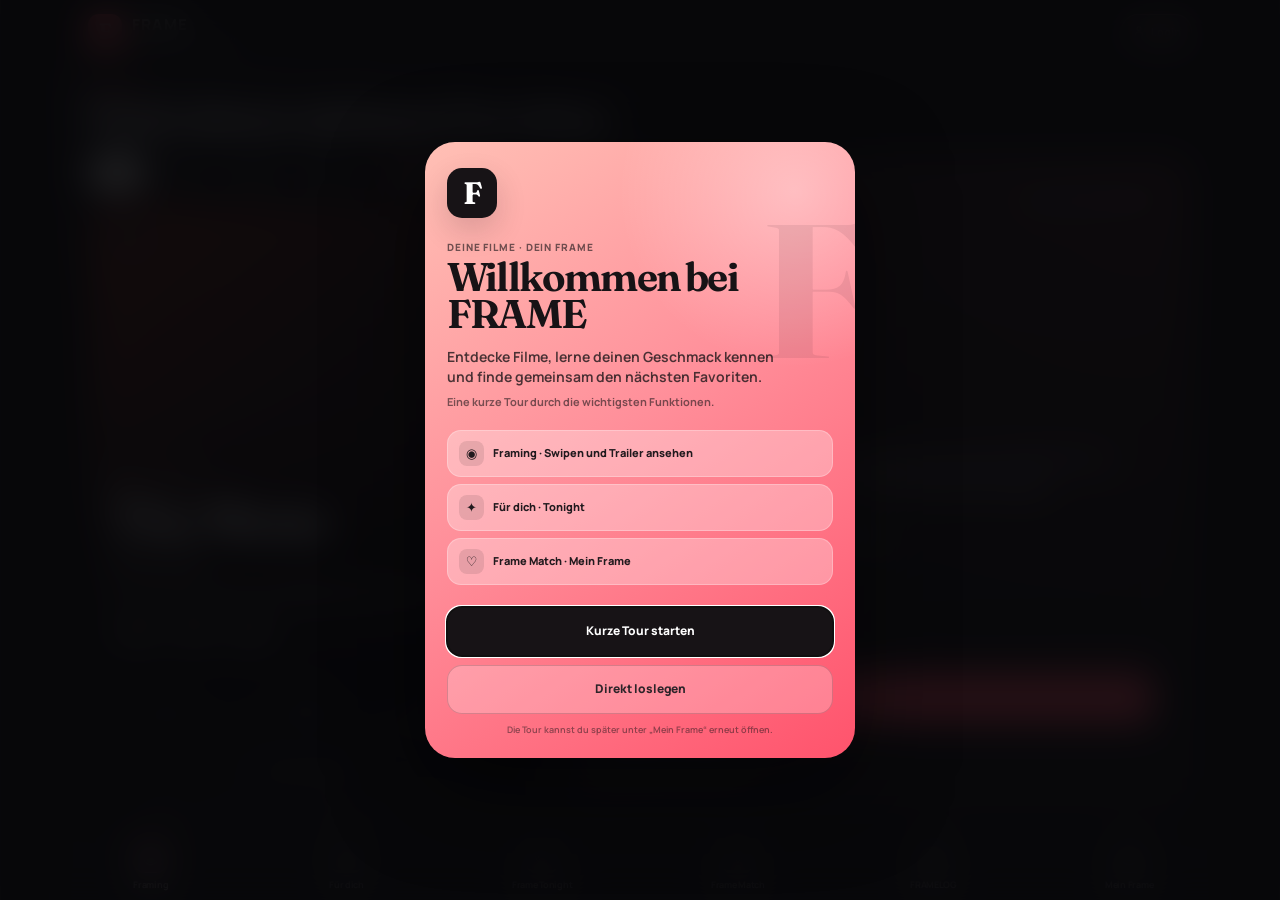
==== index.html @ 0a44bd94 "FRAME v134: load corrected account client after beta login" ====
<!doctype html>
<html lang="de">
<head>
  <meta charset="UTF-8" />
  <meta name="viewport" content="width=device-width, initial-scale=1, maximum-scale=1, user-scalable=no, viewport-fit=cover" />
  <meta name="theme-color" content="#0b0b0d" />
  <meta name="description" content="FRAME — Entdecke Filme und Serien, die zu dir passen." />
  <link rel="manifest" href="/manifest.webmanifest" />
  <link rel="icon" href="/icon.svg" type="image/svg+xml" />
  <link rel="apple-touch-icon" href="/icon.svg" />
  <link rel="preconnect" href="https://fonts.googleapis.com" />
  <link rel="preconnect" href="https://fonts.gstatic.com" crossorigin />
  <link href="https://fonts.googleapis.com/css2?family=Fraunces:opsz,wght@9..144,500;9..144,600;9..144,700&family=Manrope:wght@400;500;600;700;800&display=swap" rel="stylesheet" />
  <link rel="stylesheet" href="/styles.css" />
  <link rel="stylesheet" href="/app-layout.css" />
  <link rel="stylesheet" href="/frame-reboot.css?v=132" />
  <link rel="stylesheet" href="/frame-loop.css?v=2" />
  <link rel="stylesheet" href="/frame-tonight.css?v=5" />
  <link rel="stylesheet" href="/hidden-match.css?v=133" />
  <link rel="stylesheet" href="/trailer-preview.css?v=132" />
  <link rel="stylesheet" href="/frame-desktop.css?v=133" />
  <!-- Mobile navigation invariant: all six destinations belong in ONE row.
       Inlined so an older service-worker CSS cache cannot revert to 5 columns. -->
  <style id="frame-nav-six-columns">
    /* Keep all six destinations on one row, even with older offline CSS. */
    .app-shell > nav.bottom-nav {
      display:grid !important;
      grid-template-columns:repeat(6,minmax(0,1fr)) !important;
      grid-template-rows:minmax(0,1fr) !important;
      grid-auto-flow:column !important;
      gap:0 !important;
      width:100% !important;
      min-width:0 !important;
    }
    .app-shell > nav.bottom-nav > button.nav-item {
      grid-row:1 !important;
      min-width:0 !important;
      width:100% !important;
    }
  </style>
  <title>FRAME — Filme & Serien entdecken</title>
</head>
<body>
  <div class="grain" aria-hidden="true"></div>
  <div class="app-shell">
    <header class="topbar">
      <button class="brand" id="brandButton" aria-label="FRAME">
        <span class="brand-mark">F</span>
        <span class="brand-copy">
          <strong>FRAME</strong>
          <small>Filme · Serien · People</small>
        </span>
      </button>
      <div class="frame-header-actions">
        <button class="frame-header-login" id="frameHeaderLogin" type="button" aria-label="Bei FRAME anmelden" title="FRAME-Konto">
          <svg aria-hidden="true" width="14" height="14" viewBox="0 0 24 24" fill="none" stroke="currentColor" stroke-width="1.9" stroke-linecap="round" stroke-linejoin="round">
            <circle cx="12" cy="8" r="3.3"/>
            <path d="M5.5 20c0-4 2.6-6.3 6.5-6.3s6.5 2.3 6.5 6.3"/>
          </svg>
          <span id="frameHeaderLoginText">Login</span>
        </button>
      </div>
    </header>

    <main>
      <section class="view active" id="discoverView" data-view="discover">
        <div class="section-head">
          <div>
            <p class="eyebrow">FRAMING</p>
            <h1>Finde deinen nächsten Favoriten.</h1>
          </div>
          <div class="mystery-code" id="mysteryCode" title="Ein Sitzplatz?">FRAME</div>
        </div>

        <div class="filter-row" role="tablist" aria-label="Feed Filter">
          <button class="filter active" data-filter="all">Alles</button>
          <button class="filter" data-filter="movie">Filme</button>
          <button class="filter" data-filter="series">Serien</button>
          <button class="filter" data-filter="person">People</button>
          <button class="mood-trigger" id="moodTrigger" type="button" aria-haspopup="dialog">
            <span id="moodTriggerText">Stimmung · Egal</span>
          </button>
        </div>

        <aside class="frame-desktop-spotlight" id="frameDesktopSpotlight" aria-labelledby="frameSpotlightHeading">
          <div class="frame-spotlight-topline"><span>FRAME / IM FOKUS</span><span>DEIN NÄCHSTER TITEL</span></div>
          <div class="frame-spotlight-content">
            <p class="frame-spotlight-type" id="frameSpotlightType">FILM</p>
            <h2 id="frameSpotlightHeading">Entdecke deinen nächsten Favoriten.</h2>
            <p class="frame-spotlight-meta" id="frameSpotlightMeta"></p>
            <div class="frame-spotlight-rule" aria-hidden="true"></div>
            <p class="frame-spotlight-description" id="frameSpotlightDescription">Dein nächster Titel wartet im Kartenstapel.</p>
            <div class="frame-spotlight-tags" id="frameSpotlightTags" aria-label="Genres"></div>
          </div>
          <div class="frame-spotlight-actions">
            <button id="frameSpotlightTrailer" class="frame-spotlight-trailer" type="button" hidden>Trailer &amp; Infos ansehen <span aria-hidden="true">↗</span></button>
            <p>Links Super · Hoch Merken · Rechts Mist<br />Dein Geschmack entscheidet.</p>
          </div>
        </aside>

        <div class="deck-wrap">
          <div class="deck" id="cardDeck" aria-live="polite"></div>
          <div class="empty-state" id="emptyState" hidden>
            <span class="empty-frame">F</span>
            <h2>Für heute alles gesehen.</h2>
            <p>Misch den Feed neu oder schau dir an, was FRAME inzwischen über deinen Geschmack gelernt hat.</p>
            <button class="primary-btn" id="reshuffleButton">Feed neu mischen</button>
          </div>
        </div>

        <div class="actions" aria-label="Swipe Aktionen">
          <button class="action action-like" id="likeButton" aria-label="Super — nach links">
            <span class="action-icon">←</span>
            <span>SUPER</span>
          </button>
          <button class="action action-save" id="saveButton" aria-label="Merken — nach oben">
            <span class="action-icon">↑</span>
            <span>MERKEN</span>
          </button>
          <button class="action action-dislike" id="dislikeButton" aria-label="Mist — nach rechts">
            <span class="action-icon">→</span>
            <span>MIST</span>
          </button>
        </div>
        <div class="undo-row">
          <button class="action action-undo undo-swipe" id="undoSwipeButton" type="button" disabled aria-label="Letzten Swipe rückgängig machen">
            <span class="action-icon">↶</span>
            <span>SWIPE RÜCKGÄNGIG</span>
          </button>
        </div>
        <p class="gesture-hint">Tippen = Trailer/Infos · Halten = Bild · links Super · hoch Merken · rechts Mist</p>
      </section>

      <section class="view frame-log-view" id="frameLogView" data-view="framelog" aria-label="FRAMELOG Filmtagebuch">
        <header class="frame-log-header">
          <div class="frame-log-overline">DEINE FILMGESCHICHTE</div>
          <h1>FRAMELOG<span>.</span></h1>
          </header>
        <div class="frame-log-stats" aria-label="Dein Filmüberblick">
          <div><strong id="frameLogSeenCount">0</strong><span>Gesehen</span></div>
          <div><strong id="frameLogLikedCount">0</strong><span>Gesehen &amp; gefallen</span></div>
          <div><strong id="frameLogSavedCount">0</strong><span>Merkliste</span></div>
        </div>
        <p class="frame-log-stats-hint">SUPER bedeutet Interesse. Hier zählen nur Filme, die du als <strong>gesehen und gefallen</strong> bewertet hast.</p>
        <section class="frame-log-week" aria-labelledby="frameLogWeekHeading">
          <div class="frame-log-week-top">
            <span>DEIN WOCHENRÜCKBLICK</span>
            <span>LETZTE 7 TAGE</span>
          </div>
          <h2 id="frameLogWeekHeading">Deine Filmwoche.</h2>
          <div class="frame-log-week-numbers">
            <div><strong id="frameLogWeekSeen">0</strong><span>gesehen</span></div>
            <div><strong id="frameLogWeekLiked">0</strong><span>hat gefallen</span></div>
            <div><strong id="frameLogWeekNotes">0</strong><span>mit Notiz</span></div>
          </div>
          <p id="frameLogWeekHighlight" aria-live="polite">Deine Filmwoche beginnt mit deinem nächsten Filmabend.</p>
        </section>
        <div class="frame-log-toolbar">
          <div class="frame-log-toolbar-copy">
            <span>DEIN ARCHIV</span><span id="frameLogResultCount">0 Titel</span>
          </div>
          <div class="frame-log-tools">
            <label class="frame-log-search-box" for="frameLogSearch">
              <svg aria-hidden="true" width="16" height="16" viewBox="0 0 24 24" fill="none" stroke="currentColor" stroke-width="1.8" stroke-linecap="round"><circle cx="10.8" cy="10.8" r="6.6"/><path d="m16 16 5 5"/></svg>
              <input id="frameLogSearch" type="search" placeholder="Filme, Serien, Notizen suchen" autocomplete="off" aria-label="FRAMELOG durchsuchen" />
            </label>
            <label class="frame-log-sort-box" for="frameLogSort">
              <span>Sortieren</span>
              <select id="frameLogSort" aria-label="FRAMELOG sortieren">
                <option value="recent">Neueste</option>
                <option value="oldest">Älteste</option>
                <option value="title">Titel A–Z</option>
                <option value="year">Erscheinungsjahr</option>
                <option value="watched">Gesehen am</option>
              </select>
            </label>
          </div>
          <div class="frame-log-tabs" id="frameLogTabs" role="group" aria-label="Filmtagebuch filtern">
            <button type="button" class="active" data-frame-log-tab="all" aria-pressed="true">Alle</button>
            <button type="button" data-frame-log-tab="watched" aria-pressed="false">Gesehen</button>
            <button type="button" data-frame-log-tab="saved" aria-pressed="false">Merkliste</button>
            <button type="button" data-frame-log-tab="like" aria-pressed="false">SUPER</button>
            <button type="button" data-frame-log-tab="dislike" aria-pressed="false">MIST</button>
          </div>
        </div>
        <div class="frame-log-list" id="frameLogList" aria-live="polite"></div>
      </section>

      <section class="view" id="personalizedView" data-view="personalized" aria-label="Persönliche Empfehlungen">
        <div class="section-head compact for-you-section-head">
          <div>
            <p class="eyebrow">Dein Filmgeschmack</p>
            <h1>Für dich.</h1>
          </div>
          <span class="for-you-header-icon" aria-hidden="true">✦</span>
        </div>
        <div class="recommendation-modal" id="recommendationModal" aria-hidden="true">
          <div class="recommendation-sheet">
            <div class="recommendation-sheet-scroll">
              <div class="recommend-hero" id="recommendHero"></div>
              <div class="why-panel">
                <p class="eyebrow">Warum das passt</p>
                <div id="reasonChips" class="reason-chips"></div>
              </div>
              <div class="recommend-list" id="recommendList"></div>
            </div>
          </div>
        </div>
      </section>

      <section class="view" id="tonightView" data-view="tonight" aria-label="FRAME TONIGHT: Filme für heute Abend">
        <div class="section-head compact tonight-section-head">
          <div>
            <p class="eyebrow">DEIN FILMABEND</p>
            <h1>Frame Tonight.</h1>
          </div>
          <span class="tonight-nav-mark" aria-hidden="true">☾</span>
        </div>
        <p class="tonight-intro">Was passt heute zu dir? FRAME sucht drei Filme nach Stimmung, Zeit und deinem Geschmack.</p>
        <div class="tonight-date" id="frameTonightDate">Heute</div>

        <section class="tonight-input-block" aria-labelledby="tonightMoodTitle">
          <div class="tonight-label">
            <h2 id="tonightMoodTitle">Worauf hast du Lust?</h2>
            <small>STIMMUNG</small>
          </div>
          <div class="tonight-mood-options" id="frameTonightMoods" role="group" aria-label="Stimmung wählen">
            <button class="tonight-mood" data-tonight-mood="any" aria-pressed="true" type="button">Offen für alles</button>
            <button class="tonight-mood" data-tonight-mood="relax" aria-pressed="false" type="button">Runterkommen</button>
            <button class="tonight-mood" data-tonight-mood="tension" aria-pressed="false" type="button">Spannung</button>
            <button class="tonight-mood" data-tonight-mood="laugh" aria-pressed="false" type="button">Lachen</button>
            <button class="tonight-mood" data-tonight-mood="think" aria-pressed="false" type="button">Kopfkino</button>
            <button class="tonight-mood" data-tonight-mood="surprise" aria-pressed="false" type="button">Überrasch mich</button>
          </div>
        </section>

        <section class="tonight-input-block" aria-labelledby="tonightTimeTitle">
          <div class="tonight-label">
            <h2 id="tonightTimeTitle">Wie viel Zeit hast du?</h2>
            <small>LAUFZEIT</small>
          </div>
          <div class="tonight-time-options" id="frameTonightTimes" role="group" aria-label="Maximale Filmlänge">
            <button type="button" data-tonight-minutes="0" aria-pressed="true">Egal</button>
            <button type="button" data-tonight-minutes="90" aria-pressed="false">90m</button>
            <button type="button" data-tonight-minutes="120" aria-pressed="false">120m</button>
            <button type="button" data-tonight-minutes="150" aria-pressed="false">150m</button>
            <button type="button" data-tonight-minutes="180" aria-pressed="false">180m</button>
          </div>
        </section>

        <button class="tonight-go" id="frameTonightGo" type="button">
          Meine drei Filme finden <span aria-hidden="true">→</span>
        </button>
        <p class="tonight-summary" id="frameTonightSummary" role="status">Wähle eine Stimmung und die verfügbare Zeit.</p>
        <div id="frameTonightEmpty">
          <div class="tonight-empty-line">Dein Filmabend beginnt hier.</div>
          FRAME wählt aus bekannten Filmen, deiner Merkliste und deinem bisherigen Geschmack.
        </div>
        <div id="frameTonightResults" class="tonight-results" hidden></div>
      </section>

      <section class="view" id="recommendView" data-view="recommend" aria-label="Frame Match">
        <div class="section-head compact">
          <div>
            <p class="eyebrow">GEMEINSAM ENTSCHEIDEN</p>
            <h1>Frame Match.</h1>
          </div>
          <span class="frame-match-header-icon" aria-hidden="true">♡</span>
        </div>
        <div class="frame-loop-stack">
          <section class="loop-panel room-panel hm-panel" id="roomPanel" aria-labelledby="hiddenMatchHeading">
            <div class="hm-intro-head">
              <div>
                <p class="loop-kicker">FRAME MATCH · LIVE</p>
                <h2 id="hiddenMatchHeading">Zwei Handys. Ein Filmabend.</h2>
              </div>
              <span class="hm-intro-icon" aria-hidden="true">♥</span>
            </div>
            <p class="room-copy hm-intro-copy">Einmal verbinden, immer wieder gemeinsam entscheiden: Ihr swipet dieselben zehn Titel, findet gemeinsame Matches und baut eure persönliche Filmliste auf.</p>

            <div class="hm-error" id="hmError" role="alert" hidden></div>

            <div class="hm-setup" id="hmSetup">
              <section class="hm-partners-home" id="hmPartnersHome" hidden>
                <span class="hm-partner-eyebrow">EURE VERBINDUNGEN</span>
                <h3>Deine Filmpartner</h3>
                <p>Setzt euren gemeinsamen Filmabend fort – ohne eine neue Einladung.</p>
                <div id="hmPartnersList" class="hm-partners-list"></div>
              </section>
              <div class="hm-setup-host" id="hmHostSetup">
                <label for="hmHostName">Wie heißt du?</label>
                <input id="hmHostName" type="text" maxlength="24" autocomplete="nickname" placeholder="Dein Vorname" />
                <button class="hm-main-btn" id="hmCreate" type="button">Frame Match starten <span aria-hidden="true">→</span></button>
                <small>Kein Konto nötig · Room für zwei · Partnerschaft nur mit beidseitiger Zustimmung</small>
              </div>
              <div class="hm-setup-guest" id="hmGuestSetup" hidden>
                <div class="hm-invite-kicker">Du bist eingeladen</div>
                <h3 id="hmGuestHeading">Dein Frame Match wartet.</h3>
                <p>Du spielst unabhängig auf deinem eigenen Smartphone. Niemand sieht deine Swipes vor dem Reveal.</p>
                <label for="hmGuestName">Wie heißt du?</label>
                <input id="hmGuestName" type="text" maxlength="24" autocomplete="nickname" placeholder="Dein Vorname" />
                <button class="hm-main-btn" id="hmJoin" type="button">Room beitreten <span aria-hidden="true">→</span></button>
                <button class="hm-minor-btn" id="hmCancelInvite" type="button">Abbrechen</button>
              </div>
            </div>

            <div class="hm-live" id="hmLive" hidden>
              <div class="hm-room-status">
                <div><span class="hm-room-code-label">EUER ROOM</span><strong id="hmRoomCode">--------</strong></div>
                <span class="hm-connection" id="hmConnection" aria-live="polite">Verbinde …</span>
              </div>

              <div class="hm-swipe-launch" id="hmSwipeLaunch" hidden>
                <div class="hm-swipe-launch-copy">
                  <span class="hm-swipe-launch-kicker">DEIN MATCH STARTET JETZT</span>
                  <strong>Du kannst schon loslegen.</strong>
                  <p>Dein Gast kann später einsteigen. Deine Entscheidungen bleiben bis zum Reveal geheim.</p>
                </div>
                <button class="hm-start-swipe" id="hmStartSwiping" type="button">
                  <span aria-hidden="true">↔</span> Jetzt schon swipen <span aria-hidden="true">↓</span>
                </button>
              </div>

              <div class="hm-partner-box" id="hmPartnerBox" hidden>
                <div class="hm-partner-box-head">
                  <span class="hm-partner-eyebrow">EUER FRAME · ZU ZWEIT</span>
                  <strong id="hmPartnerStatus">Eure Verbindung</strong>
                </div>
                <p id="hmPartnerExplain">Nur wenn beide zustimmen, bleibt diese Verbindung erhalten.</p>
                <button type="button" class="hm-second-btn" id="hmSavePartner">Filmpartner speichern</button>
                <button type="button" class="hm-partner-switch" id="hmSwitchPartner" hidden>Anderen Partner wählen</button>
              </div>

              <div class="hm-invite-area" id="hmInviteArea" hidden>
                <h3>Jetzt Partner einladen</h3>
                <p>Öffnet den Link auf dem zweiten Smartphone oder scannt den QR-Code.</p>
                <div class="hm-invite-url-row">
                  <input id="hmInviteLink" type="text" aria-label="Room-Einladungslink" readonly />
                  <button id="hmCopyLink" type="button">Kopieren</button>
                </div>
                <div class="hm-invite-extras">
                  <div id="hmQrCode" class="hm-qr" aria-label="QR-Code zum Beitreten"><span>QR-Code wird erstellt …</span></div>
                  <button id="hmShareLink" type="button">Link teilen <span aria-hidden="true">↗</span></button>
                </div>
                <small>Der Einladungslink enthält keine Bewertungen oder Zugangsdaten des Hosts.</small>
              </div>

              <div class="hm-progress" id="hmProgress">
                <div class="hm-progress-item">
                  <div class="hm-progress-top"><strong id="hmHostNameLabel">Host</strong><span id="hmHostCount">0/10</span></div>
                  <div class="hm-meter"><span id="hmHostMeter"></span></div>
                </div>
                <div class="hm-progress-item">
                  <div class="hm-progress-top"><strong id="hmGuestNameLabel">Warte auf Gast</strong><span id="hmGuestCount">0/10</span></div>
                  <div class="hm-meter"><span id="hmGuestMeter"></span></div>
                </div>
              </div>

              <p id="hmProgressHint" class="hm-progress-hint">Nur Swipes auf den Karten in diesem Room zählen für den gemeinsamen Filmeabend.</p>
              <div id="hmWaiting" class="hm-message-panel" hidden>
                <span class="hm-message-symbol" aria-hidden="true">◌</span>
                <strong id="hmWaitingTitle">Deine Entscheidungen sind gespeichert.</strong>
                <p id="hmWaitingCopy">Jetzt fehlt nur noch die zweite Person. Teile den Einladungslink.</p>
              </div>
              <div id="hmPlaying" class="hm-playing" hidden>
                <p class="hm-phase-label" id="hmCardCount">KARTE 01 / 10</p>
                <p class="hm-phase-helper" id="hmCardHelper">Diese Karten zählen für Frame Match, unabhängig von Framing.</p>
                <div class="hm-card" id="hmCard" aria-label="Filmkarte zum Bewerten">
                  <div class="hm-card-art" id="hmCardArt"></div>
                  <span class="hm-stamp like" id="hmStampLike" aria-hidden="true">SUPER</span>
                  <span class="hm-stamp save" id="hmStampSave" aria-hidden="true">MERKEN</span>
                  <span class="hm-stamp dislike" id="hmStampDislike" aria-hidden="true">MIST</span>
                  <div class="hm-card-info">
                    <span id="hmCardMeta">FILM</span>
                    <h3 id="hmCardTitle">Film</h3>
                    <p id="hmCardBlurb">Deine persönliche Entscheidung.</p>
                  </div>
                </div>
                <div class="hm-vote-actions" id="hmVoteActions">
                  <button class="hm-vote like" type="button" data-hm-vote="like">← SUPER</button>
                  <button class="hm-vote save" type="button" data-hm-vote="save">↑ MERKEN</button>
                  <button class="hm-vote dislike" type="button" data-hm-vote="dislike">MIST →</button>
                </div>
                <p class="hm-swipe-hint">Tippen = Trailer · Halten = Bild · Links Super · Hoch Merken · Rechts Mist</p>
              </div>
              <div id="hmPartnerPending" class="hm-message-panel" hidden>
                <span class="hm-message-symbol" aria-hidden="true">◎</span>
                <strong>Du bist fertig!</strong>
                <p>Die Entscheidungen bleiben verborgen. Sobald dein Gegenüber fertig ist, könnt ihr den Reveal starten.</p>
              </div>
              <div id="hmReady" class="hm-reveal-pending" hidden>
                <span class="hm-reveal-pulse" aria-hidden="true">♥</span>
                <h3>Bereit für eure Matches?</h3>
                <p id="hmReadyCopy">Ihr seid beide fertig. Jetzt wird es spannend.</p>
                <button id="hmReadyButton" class="hm-main-btn" type="button">Reveal starten <span aria-hidden="true">→</span></button>
              </div>
              <div id="hmReveal" class="hm-reveal" hidden>
                <div class="hm-reveal-heading">
                  <span aria-hidden="true">✦</span>
                  <p>IT’S A FRAME</p>
                  <h3 id="hmRevealTitle">Eure Matches</h3>
                  <p id="hmRevealDescription"></p>
                </div>
                <div id="hmMatchCards" class="hm-match-cards"></div>
                <div id="hmPicked" class="hm-picked" hidden></div>
                <button class="hm-main-btn" id="hmPick" type="button" hidden>FRAME entscheidet <span aria-hidden="true">→</span></button>
                <button class="hm-second-btn" id="hmNext" type="button" hidden>Nächste gemeinsame Runde</button>
              </div>
              <section class="hm-shared" id="hmShared" hidden>
                <div class="hm-shared-head">
                  <div>
                    <span class="hm-partner-eyebrow">EURE GEMEINSAME LISTE</span>
                    <h3>Für euren nächsten Filmabend.</h3>
                  </div>
                  <span class="hm-shared-count" id="hmSharedCount">0</span>
                </div>
                <p class="hm-shared-copy">Nur Treffer, die ihr beide gut fandet, lassen sich gemeinsam speichern.</p>
                <div id="hmSharedItems" class="hm-shared-items"></div>
              </section>
              <div id="hmClosed" class="hm-message-panel" hidden>
                <strong>Dieser Room wurde beendet.</strong>
                <p>Starte einen neuen Room, um wieder gemeinsam zu swipen.</p>
                <button id="hmStartOver" class="hm-second-btn" type="button">Neuen Room starten</button>
              </div>

              <div class="hm-room-footer">
                <span id="hmRoomFooter">Deine Bewertungen bleiben bis zum Reveal geheim.</span>
                <button id="hmExit" type="button">Room verlassen</button>
                <button id="hmCloseRoom" type="button" hidden>Room beenden</button>
              </div>
            </div>
          </section>

        </div>

      </section>

      <section class="view" id="tasteView" data-view="taste">
        <div class="section-head compact">
          <div>
            <p class="eyebrow">DEIN PERSÖNLICHER FILMRAUM</p>
            <h1>Mein Frame.</h1>
          </div>
          <span class="film-counter" aria-live="off"><b id="swipeCount">0</b><small id="swipeCountUnit">Swipes</small></span>
        </div>

        <div class="taste-section">
          <div class="taste-title"><span>Das magst du</span><small>Positiv</small></div>
          <div class="tag-cloud" id="positiveTags"></div>
        </div>

        <div class="taste-section">
          <div class="taste-title"><span>Eher nicht deins</span><small>Negativ</small></div>
          <div class="tag-cloud muted" id="negativeTags"></div>
        </div>

        <div class="stats-grid">
          <article><strong id="likedStat">0</strong><span>Super</span></article>
          <article><strong id="savedStat">0</strong><span>Gemerkt</span></article>
          <article><strong id="dislikedStat">0</strong><span>Mist</span></article>
        </div>

        <section class="frame-account-card" id="frameAccountPanel" aria-labelledby="frameAccountHeading">
          <div class="frame-account-intro">
            <span class="frame-account-mark" aria-hidden="true">◎</span>
            <div><span class="frame-account-kicker">DEIN FRAME · ÜBERALL</span>
              <h2 id="frameAccountHeading">Dein FRAME-Konto.</h2></div>
          </div>
          <p class="frame-account-status" id="frameAccountStatus" role="status">Konto wird geprüft …</p>
          <div id="frameAccountGuest">
            <p>Filme, FRAMELOG und dein Geschmack können auf allen Geräten verfügbar sein.</p>
            <button id="frameAccountOpen" class="frame-account-primary" type="button">Anmelden oder Konto erstellen</button>
            <button id="frameAccountDownloadGuest" class="frame-account-secondary" type="button">Gerätedaten als Backup sichern</button>
            <button id="frameAccountImportGuest" class="frame-account-secondary" type="button">FRAME-Backup wiederherstellen</button>
          </div>
          <div id="frameAccountSigned" hidden>
            <strong class="frame-account-email" id="frameAccountEmail"></strong>
            <p class="frame-account-status" id="frameAccountSyncStatus" role="status">Cloud wird abgeglichen …</p>
            <div id="frameAccountConflict" hidden>
              <p id="frameAccountConflictMessage">Deine lokalen Daten und die Cloud unterscheiden sich. Sichere die Daten bei Bedarf und wähle dann bewusst, welche Version erhalten bleibt.</p>
              <button type="button" id="frameAccountReload">Seite neu laden (Gerätedaten übernehmen)</button>
              <button type="button" id="frameAccountUseCloud">Cloud-Daten auf dieses Gerät laden</button>
              <button type="button" id="frameAccountUseLocal">Daten dieses Geräts in die Cloud laden</button>
            </div>
            <div class="frame-account-actions">
              <button type="button" id="frameAccountSyncNow">Jetzt synchronisieren</button>
              <button type="button" id="frameAccountDownload">Gerätedaten als Backup sichern</button>
              <button type="button" id="frameAccountImport">FRAME-Backup wiederherstellen</button>
              <button type="button" id="frameAccountLogout">Abmelden</button>
              <button type="button" id="frameAccountDelete" class="frame-account-danger">Konto und Cloud-Daten löschen</button>
            </div>
          </div>
          <input type="file" accept=".json,application/json" id="frameAccountImportFile" hidden aria-label="FRAME-Backup-Datei auswählen">
        </section>
        <button class="ghost-btn" id="tutorialReplayButton" type="button">Kurzes Tutorial ansehen</button>
        <button class="ghost-btn" id="resetButton">Geschmack zurücksetzen</button>
        <a class="frame-beta-entry" href="/beta.html" aria-label="FRAME Beta-Test: Feedback geben">
          <span class="frame-beta-entry-mark" aria-hidden="true">◎</span>
          <span class="frame-beta-entry-copy"><strong>FRAME mitgestalten.</strong><small>Teste die App und sag, was dir fehlt.</small></span>
          <span class="frame-beta-entry-arrow" aria-hidden="true">→</span>
        </a>
        <nav class="frame-legal-links" aria-label="Rechtliche Informationen">
          <a href="/about.html">Datenquellen</a>
          <a href="/datenschutz.html">Datenschutz</a>
          <a href="/impressum.html">Impressum</a>
        </nav>
        <p class="tiny-credit" id="tinyCredit">FRAME</p>
      </section>
    </main>

    <nav class="bottom-nav" aria-label="Hauptnavigation">
      <button class="nav-item active" data-target="discover" type="button" aria-label="Framing: Filme und Serien entdecken"><span class="nav-symbol" aria-hidden="true">◉</span><small>Framing</small></button>
      <button class="nav-item nav-item-for-you" id="recommendShortcut" data-target="personalized" type="button" aria-label="Für dich – persönliche Empfehlungen">
        <span class="nav-symbol for-you-nav-symbol" aria-hidden="true">✦<i class="for-you-new-indicator" id="forYouNewIndicator" hidden></i></span>
        <small>Für dich</small>
      </button>
      <button class="nav-item nav-item-tonight" data-target="tonight" type="button" aria-label="FRAME TONIGHT: drei persönliche Filmvorschläge"><span class="nav-symbol" aria-hidden="true">☾</span><small>Frame Tonight</small></button>
      <button class="nav-item" data-target="recommend" type="button" aria-label="Frame Match: gemeinsam Filme finden"><span class="nav-symbol" aria-hidden="true">♡</span><small>Frame Match</small></button>
      <button class="nav-item nav-item-framelog" data-target="framelog" type="button" aria-label="FRAMELOG: dein persönliches Filmtagebuch"><span class="nav-symbol frame-log-nav-symbol" aria-hidden="true">F</span><small>FRAMELOG</small></button>
      <button class="nav-item" data-target="taste" type="button" aria-label="Mein Frame: Geschmacksprofil und Einstellungen"><span class="nav-symbol" aria-hidden="true">◎</span><small>Mein Frame</small></button>
    </nav>
  </div>


  <div id="frameAccountModal" class="frame-account-overlay" hidden>
    <section class="frame-account-dialog" role="dialog" aria-modal="true" aria-labelledby="frameAccountModalTitle">
      <button type="button" class="frame-account-close" id="frameAccountModalClose" aria-label="Schließen">×</button>
      <span class="frame-account-kicker">FRAME · DEIN FILMGESCHMACK</span>
      <h2 id="frameAccountModalTitle">Dein FRAME. Auf jedem Gerät.</h2>
      <p>Melde dich sicher an. Ein vorhandenes Konto wird über die verifizierte E-Mail-Adresse gefunden.</p>
      <p class="frame-auth-legal">Informationen zur Verarbeitung deiner Daten findest du unter <a href="/datenschutz.html">Datenschutzhinweise</a>.</p>
      <div class="frame-account-provider-list">
        <button type="button" class="frame-provider-button frame-provider-email" id="frameAccountEmailLogin" hidden>
          <span class="frame-provider-symbol frame-email-symbol" aria-hidden="true">✉</span><span>Mit E-Mail-Code anmelden</span>
        </button>
      </div>
      <p id="frameAccountProvidersDisabled" class="frame-account-note" role="status" aria-live="polite" hidden>Anmeldemethoden werden geprüft …</p>
      <button id="frameAccountRetryProviders" class="frame-account-provider-retry" type="button" hidden>Erneut versuchen</button>
      <div id="frameAccountEmailStep" class="frame-account-form" hidden>
        <label for="frameAccountEmailInput">Deine E-Mail-Adresse</label>
        <input id="frameAccountEmailInput" type="email" inputmode="email" autocomplete="email" placeholder="name@beispiel.de" maxlength="254" />
        <button type="button" id="frameAccountSendCode">Anmeldecode senden</button>
      </div>
      <div id="frameAccountCodeStep" class="frame-account-form" hidden>
        <label for="frameAccountCodeInput">Sechsstelliger Anmeldecode</label>
        <input id="frameAccountCodeInput" type="text" inputmode="numeric" autocomplete="one-time-code" maxlength="6" pattern="[0-9]{6}" placeholder="123456" />
        <button type="button" id="frameAccountVerifyCode">Anmelden</button>
      </div>
      <p id="frameAccountDialogMessage" class="frame-account-note" role="status" aria-live="polite"></p>
      <p class="frame-account-privacy">Private Cloud-Speicherung. Kein Passwort nötig. Du entscheidest selbst über vorhandene Gerätedaten.</p>
    </section>
  </div>
  <div class="for-you-ready-notice" id="forYouReadyNotice" hidden>
    <section class="for-you-ready-dialog" role="dialog" aria-modal="true" aria-labelledby="forYouReadyTitle" aria-describedby="forYouReadyDescription">
      <button id="forYouReadyDismiss" class="for-you-ready-dismiss" type="button" aria-label="Meldung schließen">×</button>
      <span class="for-you-ready-notice-icon" aria-hidden="true">✦</span>
      <p class="for-you-ready-eyebrow">DEIN GESCHMACK · DEINE FILME</p>
      <div class="for-you-ready-notice-copy">
        <h2 id="forYouReadyTitle">Für dich ist startklar!</h2>
        <p id="forYouReadyDescription">FRAME hat aus deinen Swipes erste persönliche Film- und Serientipps zusammengestellt.</p>
      </div>
      <button id="forYouReadyOpen" class="for-you-ready-open" type="button">Empfehlungen ansehen <span aria-hidden="true">→</span></button>
      <p class="for-you-ready-later">Deine Tipps findest du jederzeit unten unter <strong>✦ Für dich</strong>.</p>
    </section>
  </div>

  <div class="frame-trailer-overlay" id="frameTrailerOverlay" hidden>
    <section class="frame-trailer-dialog" role="dialog" aria-modal="true" aria-labelledby="frameTrailerHeading" aria-describedby="frameTrailerMeta">
      <div class="frame-trailer-header">
        <div>
          <span class="frame-trailer-eyebrow">FRAME · TRAILER</span>
          <h2 id="frameTrailerHeading">Kurz reinschauen.</h2>
        </div>
        <button id="frameTrailerClose" class="frame-trailer-close" type="button" aria-label="Trailer schließen">×</button>
      </div>
      <div class="frame-trailer-video" id="frameTrailerVideo">
        <div class="frame-trailer-poster" id="frameTrailerPoster"></div>
        <div class="frame-trailer-player" id="frameTrailerPlayer" hidden></div>
        <div class="frame-trailer-status" id="frameTrailerStatus" role="status" aria-live="polite">Trailer wird gesucht …</div>
        <button class="frame-trailer-start" id="frameTrailerPlay" type="button" hidden>▶ Trailer abspielen</button>
      </div>
      <div class="frame-trailer-copy">
        <span class="frame-trailer-type" id="frameTrailerType">FILM</span>
        <h3 id="frameTrailerTitle"></h3>
        <p class="frame-trailer-meta" id="frameTrailerMeta" aria-live="polite"></p>
        <p class="frame-trailer-description" id="frameTrailerDescription" hidden></p>
      </div>
      <div class="frame-trailer-actions">
        <button id="frameTrailerWatched" class="frame-trailer-watched" type="button">✓ Schon gesehen?</button>
        <button id="frameTrailerBack" class="frame-trailer-back" type="button">Zurück zum Swipen</button>
      </div>
      <p class="frame-trailer-credit">Quelle: YouTube</p>
    </section>
  </div>

  <div class="toast" id="toast" role="status"></div>
  <script src="/viewport-lock.js" defer></script>
  <script src="/app.js?v=133" defer></script>
  <script src="/mood-filter.js" defer></script>
  <script src="/tmdb-feed.js" defer></script>
  <script src="/trailer-preview.js?v=132" defer></script>
  <script src="/card-details.js" defer></script>
  <script src="/watchlist-controls.js" defer></script>
  <script src="/taste-dna.js" defer></script>
  <script src="/personalized-recommendations.js?v=121" defer></script>
  <script src="/taste-learning.js" defer></script>
  <script src="/frame-watched.js" defer></script>
  <script src="/frame-log.js?v=119" defer></script>
  <script src="/streaming-availability.js" defer></script>
  <script src="/swipe-guidance.js" defer></script>
  <script src="/onboarding-tutorial.js?v=132" defer></script>
  <script src="/frame-tonight.js?v=132" defer></script>
  <script src="/vendor-qrcode.js" defer></script>
  <script src="/hidden-match-client.js?v=133" defer></script>
  <script src="/frame-account-client.js?v=134" defer></script>
  <script src="/frame-analytics-client.js?v=133" defer></script>
</body>
</html>
---- styles.css ----
:root {
  --bg: #09090b;
  --panel: #111114;
  --panel-2: #17171c;
  --ink: #f5f0e8;
  --muted: #8c8a86;
  --line: rgba(255,255,255,.10);
  --gold: #d6b36a;
  --cream: #eee5d5;
  --good: #c6f36b;
  --bad: #ff716d;
  --shadow: 0 28px 70px rgba(0,0,0,.44);
}

* { box-sizing: border-box; }
html { background: var(--bg); color: var(--ink); }
body {
  margin: 0;
  min-height: 100dvh;
  background:
    radial-gradient(circle at 50% -10%, rgba(214,179,106,.12), transparent 30%),
    linear-gradient(180deg, #0c0c0f 0%, #09090b 100%);
  color: var(--ink);
  font-family: "DM Sans", system-ui, sans-serif;
  -webkit-font-smoothing: antialiased;
  overflow-x: hidden;
}
button { font: inherit; color: inherit; }
button, .swipe-card { -webkit-tap-highlight-color: transparent; }
button { cursor: pointer; }

/* Safari/iPhone: FRAME is a gesture-based app, not selectable web text.
   Keep the native editing and copy/paste behavior in form fields. */
.app-shell, .app-shell * {
  -webkit-user-select: none !important;
  user-select: none !important;
  -webkit-touch-callout: none !important;
}
.app-shell input,
.app-shell textarea,
.app-shell [contenteditable]:not([contenteditable="false"]),
.app-shell [contenteditable]:not([contenteditable="false"]) * {
  -webkit-user-select: text !important;
  user-select: text !important;
  -webkit-touch-callout: default !important;
}
.swipe-card, .swipe-card *,
.hm-card, .hm-card * {
  -webkit-user-drag: none;
}


.grain {
  position: fixed; inset: 0; pointer-events: none; opacity: .13; z-index: 50;
  background-image: url("data:image/svg+xml,%3Csvg viewBox='0 0 180 180' xmlns='http://www.w3.org/2000/svg'%3E%3Cfilter id='n'%3E%3CfeTurbulence type='fractalNoise' baseFrequency='.92' numOctaves='3' stitchTiles='stitch'/%3E%3C/filter%3E%3Crect width='100%25' height='100%25' filter='url(%23n)' opacity='.22'/%3E%3C/svg%3E");
  mix-blend-mode: soft-light;
}

.app-shell { width: min(100%, 520px); min-height: 100dvh; margin: 0 auto; position: relative; padding-bottom: 96px; }
.topbar {
  height: 82px; display:flex; align-items:center; justify-content:space-between;
  padding: max(12px, env(safe-area-inset-top)) 20px 8px;
}
.brand { display:flex; align-items:center; gap:10px; background:none; border:0; padding:0; text-align:left; }
.brand-mark {
  width: 35px; aspect-ratio: 1; display:grid; place-items:center;
  border:1px solid rgba(214,179,106,.55); color:var(--gold); border-radius:50%;
  font-family:"Playfair Display", serif; font-weight:700; font-size:19px;
  box-shadow: inset 0 0 0 3px rgba(214,179,106,.05);
}
.brand-copy { display:grid; line-height:1; gap:5px; }
.brand-copy strong { letter-spacing:.16em; font-size:13px; }
.brand-copy small { color:var(--muted); font-size:7px; letter-spacing:.23em; }
.view { display:none; padding: 10px 18px 26px; animation: fade .28s ease; }
.view.active { display:block; }
@keyframes fade { from { opacity:0; transform:translateY(5px); } to { opacity:1; transform:none; } }
.section-head { display:flex; align-items:flex-end; justify-content:space-between; margin: 4px 2px 18px; }
.section-head.compact { align-items:center; margin-bottom:24px; }
.eyebrow { margin:0 0 7px; color:var(--gold); font-size:9px; font-weight:700; letter-spacing:.2em; }
h1 { margin:0; font-family:"Playfair Display",serif; font-size:clamp(34px, 10vw, 48px); font-weight:600; line-height:.95; letter-spacing:-.035em; }
h1 em { color:var(--cream); font-weight:600; }
.mystery-code { color:#4d4b48; font-size:8px; letter-spacing:.2em; padding-bottom:4px; user-select:none; transition:.25s; }
.mystery-code.awake { color:var(--gold); text-shadow:0 0 22px rgba(214,179,106,.5); }

.filter-row { display:flex; gap:8px; overflow:auto; padding:0 2px 16px; scrollbar-width:none; }
.filter-row::-webkit-scrollbar { display:none; }
.filter { border:1px solid var(--line); background:#111114; color:#817f7b; border-radius:999px; padding:8px 13px; font-size:11px; white-space:nowrap; }
.filter.active { background:var(--cream); color:#0b0b0c; border-color:var(--cream); font-weight:700; }

.deck-wrap { min-height: 470px; position:relative; }
.deck { position:relative; height:min(61vh, 505px); min-height:430px; perspective:1200px; }
.swipe-card {
  position:absolute; inset:0; border-radius:28px; overflow:hidden; background:#19191d;
  box-shadow: var(--shadow); touch-action:none; user-select:none; transform-origin:50% 100%;
  border:1px solid rgba(255,255,255,.08); transition: transform .28s cubic-bezier(.2,.8,.2,1), opacity .2s ease;
}
.swipe-card:nth-last-child(2) { transform:translateY(9px) scale(.97); filter:brightness(.74); }
.swipe-card:nth-last-child(3) { transform:translateY(17px) scale(.94); filter:brightness(.55); }
.swipe-card.top-card { z-index:8; }
.swipe-card.dragging { transition:none; }
.card-art { position:absolute; inset:0; overflow:hidden; background:var(--art, linear-gradient(160deg,#2e3038,#0d0d10)); }
.card-art::before {
  content:""; position:absolute; inset:0;
  background:
    radial-gradient(circle at var(--spot-x,70%) var(--spot-y,25%), rgba(255,255,255,.22), transparent 18%),
    linear-gradient(180deg, transparent 37%, rgba(5,5,7,.25) 55%, rgba(5,5,7,.97) 90%);
}
.card-art::after { content:""; position:absolute; inset:0; border:1px solid rgba(255,255,255,.04); border-radius:inherit; }
.art-symbol { position:absolute; inset:0; display:grid; place-items:center; font-family:"Playfair Display",serif; font-size:clamp(90px,32vw,150px); color:rgba(255,255,255,.11); transform:rotate(-8deg); }
.art-lines { position:absolute; inset:12% -20% auto; height:1px; background:rgba(255,255,255,.16); transform:rotate(-18deg); box-shadow:0 48px 0 rgba(255,255,255,.08), 0 96px 0 rgba(255,255,255,.05); }
.card-top { position:absolute; top:18px; left:18px; right:18px; display:flex; align-items:center; justify-content:space-between; }
.type-badge, .match-badge { backdrop-filter:blur(12px); background:rgba(0,0,0,.32); border:1px solid rgba(255,255,255,.14); border-radius:999px; padding:7px 10px; font-size:9px; letter-spacing:.12em; }
.match-badge { color:#ebe5d8; }
.card-copy { position:absolute; left:22px; right:22px; bottom:22px; }
.card-meta { display:flex; gap:8px; align-items:center; color:#bbb7af; font-size:11px; margin-bottom:7px; }
.card-meta i { width:3px; aspect-ratio:1; border-radius:50%; background:var(--gold); }
.card-title { margin:0; font-family:"Playfair Display",serif; font-size:34px; line-height:.96; letter-spacing:-.03em; }
.card-sub { margin:9px 0 0; color:#aaa59d; font-size:12px; }
.signal-row { display:flex; flex-wrap:wrap; gap:6px; margin-top:14px; }
.signal-row span { background:rgba(255,255,255,.08); border:1px solid rgba(255,255,255,.08); border-radius:999px; padding:5px 8px; font-size:9px; color:#d8d2c8; }
.swipe-stamp { position:absolute; top:72px; padding:8px 12px; border:2px solid currentColor; border-radius:8px; font-weight:800; letter-spacing:.15em; opacity:0; transform:rotate(-10deg); }
.swipe-stamp.like { left:22px; color:var(--good); }
.swipe-stamp.dislike { right:22px; color:var(--bad); transform:rotate(10deg); }
.swipe-stamp.save { left:50%; transform:translateX(-50%); color:var(--gold); }

.actions { display:grid; grid-template-columns:1fr 1fr 1fr; gap:10px; margin-top:15px; }
.action { border:1px solid var(--line); background:#111114; border-radius:18px; min-height:61px; display:flex; gap:7px; justify-content:center; align-items:center; transition:.18s ease; }
.action:active { transform:scale(.96); }
.action-icon { font-size:18px; }
.action span:last-child { font-size:9px; letter-spacing:.14em; font-weight:700; }
.action-like { color:var(--good); }
.action-save { color:var(--gold); }
.action-dislike { color:var(--bad); }
.gesture-hint { text-align:center; color:#5c5a57; font-size:9px; letter-spacing:.04em; margin:10px 0 0; }

.bottom-nav {
  position:fixed; z-index:40; left:50%; transform:translateX(-50%); bottom:0; width:min(100%,520px);
  display:grid; grid-template-columns:repeat(6,minmax(0,1fr)); padding:9px 12px calc(9px + env(safe-area-inset-bottom));
  background:rgba(10,10,12,.88); border-top:1px solid var(--line); backdrop-filter:blur(22px);
}
.nav-item { border:0; background:none; color:#5f5d5a; display:grid; place-items:center; gap:3px; padding:4px; }
.nav-item span { font-size:18px; }
.nav-item small { font-size:8px; letter-spacing:.04em; }
.nav-item.active { color:var(--cream); }
.nav-item.active span { color:var(--gold); }

.count-pill { min-width:43px; height:43px; border-radius:50%; display:grid; place-items:center; background:var(--cream); color:#111; font-weight:700; }
.list-grid { display:grid; grid-template-columns:1fr 1fr; gap:12px; }
.mini-card { background:#121216; border:1px solid var(--line); border-radius:18px; overflow:hidden; }
.mini-art { aspect-ratio:3/4; position:relative; background:var(--art); }
.mini-art::after { content:""; position:absolute; inset:0; background:linear-gradient(180deg,transparent 45%,rgba(0,0,0,.7)); }
.mini-copy { padding:12px; }
.mini-copy strong { display:block; font-family:"Playfair Display",serif; font-size:16px; }
.mini-copy small { color:var(--muted); font-size:9px; }
.empty-list { grid-column:1/-1; text-align:center; border:1px dashed var(--line); border-radius:22px; padding:48px 26px; color:var(--muted); }
.empty-list b { display:block; font-family:"Playfair Display",serif; color:var(--cream); font-size:24px; margin-bottom:8px; }

.match-orb { width:48px; aspect-ratio:1; border-radius:50%; display:grid; place-items:center; border:1px solid rgba(214,179,106,.35); color:var(--gold); font-family:"Playfair Display",serif; font-weight:700; }
.match-orb span { font-size:8px; font-family:"DM Sans",sans-serif; color:#6c6964; margin-left:1px; }
.recommend-hero { min-height:320px; border-radius:26px; overflow:hidden; border:1px solid var(--line); background:#151519; position:relative; }
.rec-art { position:absolute; inset:0; background:var(--art); }
.rec-art::after { content:""; position:absolute; inset:0; background:linear-gradient(180deg,rgba(0,0,0,.03),rgba(0,0,0,.88)); }
.rec-copy { position:absolute; inset:auto 20px 20px; }
.rec-score { display:inline-block; padding:6px 9px; border-radius:999px; background:var(--good); color:#111; font-size:10px; font-weight:800; margin-bottom:10px; }
.rec-copy h2 { margin:0; font-family:"Playfair Display",serif; font-size:32px; }
.rec-copy p { margin:7px 0 0; color:#b1ada7; font-size:11px; }
.why-panel { padding:20px 4px 8px; }
.reason-chips { display:flex; flex-wrap:wrap; gap:7px; }
.reason-chips span { border:1px solid var(--line); background:#121216; border-radius:999px; padding:7px 10px; font-size:10px; color:#c7c2b8; }
.recommend-list { display:grid; gap:10px; margin-top:15px; }
.rec-row { display:flex; align-items:center; gap:12px; padding:10px; background:#111114; border:1px solid var(--line); border-radius:16px; }
.rec-thumb { width:54px; aspect-ratio:3/4; border-radius:10px; background:var(--art); }
.rec-row-copy { flex:1; }
.rec-row-copy strong { display:block; font-family:"Playfair Display",serif; }
.rec-row-copy small { color:var(--muted); }
.rec-row-score { color:var(--good); font-size:11px; font-weight:700; }

.dna-card { padding:22px; border-radius:26px; border:1px solid rgba(214,179,106,.3); background:linear-gradient(145deg,#171613,#101012); box-shadow:var(--shadow); position:relative; overflow:hidden; }
.dna-card::after { content:"F"; position:absolute; right:-9px; bottom:-40px; font:700 160px/1 "Playfair Display",serif; color:rgba(214,179,106,.035); }
.dna-topline { display:flex; justify-content:space-between; color:#77736b; font-size:8px; letter-spacing:.18em; }
.dna-score { margin:18px 0 4px; font-family:"Playfair Display",serif; }
.dna-score strong { font-size:66px; line-height:.8; }
.dna-score span { color:var(--gold); font-size:24px; }
.dna-card p { max-width:300px; color:#8f8b84; font-size:11px; line-height:1.55; }
.progress-track { height:4px; border-radius:99px; background:#282621; margin-top:18px; overflow:hidden; }
.progress-track span { display:block; height:100%; width:12%; background:var(--gold); transition:.3s ease; }
.taste-section { padding:24px 2px 2px; }
.taste-title { display:flex; justify-content:space-between; align-items:center; margin-bottom:12px; }
.taste-title span { font-family:"Playfair Display",serif; font-size:20px; }
.taste-title small { font-size:8px; color:var(--good); letter-spacing:.16em; }
.tag-cloud { display:flex; flex-wrap:wrap; gap:8px; }
.tag-cloud span { border:1px solid rgba(198,243,107,.18); color:#dfe7c7; background:rgba(198,243,107,.05); border-radius:999px; padding:8px 11px; font-size:10px; }
.tag-cloud.muted span { border-color:rgba(255,113,109,.15); color:#a9807f; background:rgba(255,113,109,.035); }
.stats-grid { display:grid; grid-template-columns:repeat(3,1fr); gap:9px; margin-top:24px; }
.stats-grid article { padding:18px 10px; text-align:center; background:#111114; border:1px solid var(--line); border-radius:18px; }
.stats-grid strong { display:block; font-family:"Playfair Display",serif; font-size:27px; }
.stats-grid span { color:var(--muted); font-size:9px; }
.ghost-btn { width:100%; margin-top:18px; padding:14px; background:transparent; border:1px solid var(--line); color:#77736f; border-radius:16px; font-size:10px; }
.tiny-credit { text-align:center; color:#343330; font-size:7px; letter-spacing:.22em; margin:22px 0 0; }

.empty-state { height:min(61vh,505px); min-height:430px; padding:34px; border:1px dashed var(--line); border-radius:28px; display:grid; place-content:center; text-align:center; }
.empty-state[hidden] { display:none; }
.empty-state h2 { font-family:"Playfair Display",serif; font-size:27px; margin:12px 0 6px; }
.empty-state p { color:var(--muted); font-size:11px; line-height:1.6; }
.empty-frame { width:52px; aspect-ratio:1; display:grid; place-items:center; border:1px solid rgba(214,179,106,.4); color:var(--gold); margin:auto; border-radius:50%; font-family:"Playfair Display",serif; }
.primary-btn { margin-top:14px; border:0; border-radius:14px; padding:13px 15px; background:var(--cream); color:#111; font-weight:700; font-size:11px; }
.toast { position:fixed; left:50%; bottom:94px; transform:translate(-50%,15px); z-index:80; opacity:0; pointer-events:none; background:#ede5d7; color:#111; border-radius:999px; padding:9px 14px; font-size:10px; font-weight:700; transition:.22s ease; box-shadow:0 12px 35px rgba(0,0,0,.28); }
.toast.show { opacity:1; transform:translate(-50%,0); }

@media (min-width: 521px) {
  body { border-inline:1px solid #141416; }
  .app-shell { box-shadow:0 0 90px rgba(0,0,0,.35); }
}

@media (max-height: 740px) {
  .topbar { height:68px; }
  .section-head { margin-bottom:12px; }
  h1 { font-size:34px; }
  .filter-row { padding-bottom:10px; }
  .deck, .empty-state { min-height:360px; height:52vh; }
  .deck-wrap { min-height:385px; }
  .actions { margin-top:8px; }
}

@media (prefers-reduced-motion: reduce) {
  *, *::before, *::after { scroll-behavior:auto !important; animation:none !important; transition:none !important; }
}
---- app-layout.css ----
/* FRAME viewport shell — keep the app inside one mobile screen. */
html, body {
  width: 100%;
  height: 100%;
  height: 100dvh;
  max-height: 100dvh;
  overflow: hidden !important;
  overscroll-behavior: none;
  -webkit-text-size-adjust: 100%;
  touch-action: manipulation;
}

body {
  position: fixed;
  inset: 0;
}

.app-shell {
  width: min(100%, 520px);
  height: 100dvh;
  min-height: 0;
  max-height: 100dvh;
  margin: 0 auto;
  padding: 0;
  display: grid;
  grid-template-rows: auto minmax(0, 1fr) auto;
  overflow: hidden;
}

.topbar {
  height: clamp(54px, 8dvh, 72px);
  min-height: 0;
  padding: max(7px, env(safe-area-inset-top)) 18px 5px;
}

.app-shell > main {
  min-height: 0;
  overflow: hidden;
}

.view {
  height: 100%;
  min-height: 0;
  padding: 4px 16px 8px;
  overflow: hidden;
}

.view.active {
  display: flex;
  flex-direction: column;
}

/* Swipe screen stays completely on one viewport. */
#discoverView .section-head {
  flex: 0 0 auto;
  margin: 1px 2px clamp(7px, 1.2dvh, 12px);
}

#discoverView .eyebrow {
  margin-bottom: 4px;
}

#discoverView h1 {
  font-size: clamp(28px, min(8vw, 5.2dvh), 42px);
  line-height: .92;
}

#discoverView .filter-row {
  flex: 0 0 auto;
  padding: 0 2px clamp(7px, 1.1dvh, 11px);
  gap: 7px;
}

#discoverView .filter {
  padding: clamp(6px, .8dvh, 8px) 13px;
}

#discoverView .deck-wrap {
  flex: 1 1 auto;
  min-height: 0;
  height: auto;
  position: relative;
}

#discoverView .deck,
#discoverView .empty-state {
  height: 100%;
  min-height: 0;
  max-height: none;
}

#discoverView .swipe-card {
  border-radius: clamp(22px, 3.2dvh, 28px);
}

#discoverView .card-copy {
  left: clamp(17px, 2.5dvh, 22px);
  right: clamp(17px, 2.5dvh, 22px);
  bottom: clamp(14px, 2dvh, 19px);
}

#discoverView .card-title {
  font-size: clamp(27px, min(8.4vw, 4.4dvh), 34px);
}

#discoverView .card-sub {
  margin-top: clamp(5px, .8dvh, 9px);
}

#discoverView .card-blurb {
  margin-top: clamp(5px, .8dvh, 9px);
  font-size: clamp(10px, 1.45dvh, 11.5px);
  line-height: 1.34;
  -webkit-line-clamp: 2;
}

#discoverView .signal-row {
  margin-top: clamp(6px, 1dvh, 11px);
}

#discoverView .actions {
  flex: 0 0 auto;
  margin-top: clamp(6px, .9dvh, 10px);
  gap: 8px;
}

#discoverView .action {
  min-height: clamp(46px, 6.3dvh, 58px);
  border-radius: 16px;
}

#discoverView .gesture-hint {
  flex: 0 0 auto;
  margin: clamp(4px, .65dvh, 7px) 0 0;
  font-size: 8px;
  line-height: 1.2;
}

#discoverView .media-credit {
  flex: 0 0 auto;
  margin: clamp(3px, .45dvh, 5px) 0 0 !important;
  line-height: 1.1;
}

.bottom-nav {
  position: relative;
  inset: auto;
  left: auto;
  transform: none;
  width: 100%;
  display: grid;
  grid-template-columns: repeat(6, minmax(0, 1fr));
  grid-template-rows: minmax(0, 1fr);
  min-height: calc(55px + env(safe-area-inset-bottom));
  padding: 6px 10px calc(6px + env(safe-area-inset-bottom));
}

.nav-item {
  padding: 2px 4px;
  gap: 1px;
}

.nav-item span { font-size: 17px; }
.nav-item small { font-size: 7.5px; }

/* Secondary screens scroll inside the fixed app shell.
   FRAMELOG is a secondary screen too, including its long film archive. */
#watchlistView,
#recommendView,
#personalizedView,
#tonightView,
#tasteView,
#frameLogView {
  overflow-y: auto;
  overscroll-behavior: contain;
  -webkit-overflow-scrolling: touch;
  padding-bottom: 16px;
}

/* Very short browser viewports (Safari UI open, landscape-ish heights). */
@media (max-height: 760px) {
  .topbar { height: 50px; padding-top: max(5px, env(safe-area-inset-top)); }
  .brand-mark { width: 31px; font-size: 17px; }
  .profile-ring { width: 39px; }
  #discoverView .section-head { margin-bottom: 6px; }
  #discoverView h1 { font-size: 27px; }
  #discoverView .filter-row { padding-bottom: 6px; }
  #discoverView .filter { padding: 5px 11px; font-size: 10px; }
  #discoverView .card-meta { margin-bottom: 4px; font-size: 10px; }
  #discoverView .card-sub { font-size: 11px; }
  #discoverView .card-blurb { -webkit-line-clamp: 1; }
  #discoverView .signal-row { margin-top: 5px; }
  #discoverView .signal-row span { padding: 4px 7px; font-size: 8px; }
  #discoverView .gesture-hint { display: none; }
  #discoverView .media-credit { font-size: 6px; }
  .bottom-nav { min-height: calc(50px + env(safe-area-inset-bottom)); padding-top: 4px; }
}

@media (max-height: 660px) {
  #discoverView .section-head { display: none; }
  #discoverView .filter-row { padding-top: 2px; }
  #discoverView .card-blurb { display: none; }
  #discoverView .signal-row span:nth-child(n+3) { display: none; }
  #discoverView .action { min-height: 42px; }
  #discoverView .media-credit { display: none; }
}
---- frame-reboot.css ----
/* FRAME — full visual reboot
   Direction: poster-first, premium, modern, readable.
   Typography: Fraunces + Manrope.
*/
:root {
  --bg: #0b0b0d;
  --surface: #141417;
  --surface-2: #1a1a1f;
  --text: #f7f5f2;
  --muted: #a8a5a0;
  --soft: #77746f;
  --line: rgba(255,255,255,.10);
  --accent: #ff4d5f;
  --accent-soft: rgba(255,77,95,.16);
  --green: #b9f36a;
  --yellow: #f7c85f;
  --font-display: "Fraunces", Georgia, serif;
  --font-ui: "Manrope", system-ui, -apple-system, sans-serif;
}

html, body {
  background: var(--bg) !important;
  color: var(--text) !important;
  font-family: var(--font-ui) !important;
}

body {
  background:
    radial-gradient(circle at 50% -10%, rgba(255,77,95,.09), transparent 32%),
    var(--bg) !important;
}

.grain,
body::before,
.topbar::after,
.brand-mark::before,
.brand-mark::after,
.swipe-card::after,
#recommendView .recommend-hero::before,
#recommendView .recommend-hero::after,
#tasteView .dna-card::before {
  display: none !important;
}

button, input, textarea, select {
  font-family: var(--font-ui) !important;
}

/* ---------- Shell / header ---------- */
.topbar {
  height: 60px !important;
  min-height: 60px !important;
  padding: max(10px, env(safe-area-inset-top)) 18px 8px !important;
  background: rgba(11,11,13,.92) !important;
  border-bottom: 0 !important;
  backdrop-filter: blur(18px);
  -webkit-backdrop-filter: blur(18px);
}

.brand {
  gap: 10px !important;
}

.brand-mark {
  width: 34px !important;
  height: 34px !important;
  aspect-ratio: 1 !important;
  border: 0 !important;
  border-radius: 11px !important;
  background: var(--accent) !important;
  color: white !important;
  box-shadow: 0 8px 22px rgba(255,77,95,.22) !important;
  font-family: var(--font-display) !important;
  font-size: 22px !important;
  font-style: normal !important;
  font-weight: 700 !important;
}

.brand-copy {
  gap: 2px !important;
}

.brand-copy strong {
  font-family: var(--font-ui) !important;
  font-size: 15px !important;
  line-height: 1 !important;
  letter-spacing: .08em !important;
  font-weight: 800 !important;
}

.brand-copy small {
  font-family: var(--font-ui) !important;
  font-size: 10px !important;
  line-height: 1.15 !important;
  letter-spacing: 0 !important;
  color: var(--soft) !important;
  font-weight: 600 !important;
}

/* ---------- Shared screen headers ---------- */
.view {
  color: var(--text) !important;
}

.section-head,
.section-head.compact {
  align-items: flex-end !important;
}

.eyebrow {
  margin: 0 0 5px !important;
  color: var(--accent) !important;
  font-family: var(--font-ui) !important;
  font-size: 11px !important;
  font-weight: 800 !important;
  line-height: 1 !important;
  letter-spacing: .06em !important;
  text-transform: uppercase !important;
}
.eyebrow::before { display:none !important; }

h1,
.card-title,
.mini-copy strong,
.rec-copy h2,
.rec-row-copy strong,
.detail-title,
.empty-list b,
.empty-state h2 {
  font-family: var(--font-display) !important;
}

h1 {
  color: var(--text) !important;
  font-weight: 650 !important;
  letter-spacing: -.035em !important;
  text-shadow: none !important;
}

h1 em {
  color: var(--text) !important;
  font-style: normal !important;
  font-weight: inherit !important;
}

.mystery-code { display:none !important; }

/* ---------- Discover ---------- */
#discoverView {
  padding: 3px 14px 8px !important;
}

#discoverView .section-head {
  margin: 0 2px 10px !important;
  padding: 0 !important;
  border: 0 !important;
  min-height: 0 !important;
}

#discoverView .section-head > div:first-child {
  display: block !important;
}

#discoverView h1 {
  display: block !important;
  font-size: clamp(28px, 7.8vw, 38px) !important;
  line-height: .98 !important;
  max-width: 340px;
}

#discoverView .filter-row {
  padding: 0 0 10px !important;
  gap: 7px !important;
  overflow-x: auto !important;
}

#discoverView .filter {
  min-height: 36px !important;
  padding: 8px 14px !important;
  border: 1px solid var(--line) !important;
  border-radius: 999px !important;
  background: var(--surface) !important;
  color: var(--muted) !important;
  font-family: var(--font-ui) !important;
  font-size: 12px !important;
  font-weight: 700 !important;
  letter-spacing: 0 !important;
  text-transform: none !important;
  box-shadow: none !important;
}

#discoverView .filter.active {
  background: var(--text) !important;
  color: #0b0b0d !important;
  border-color: var(--text) !important;
}

#discoverView .deck-wrap {
  filter: none !important;
}

#discoverView .swipe-card {
  border-radius: 26px !important;
  border: 1px solid rgba(255,255,255,.12) !important;
  background: #101014 !important;
  box-shadow: 0 28px 70px rgba(0,0,0,.52) !important;
}

#discoverView .swipe-card::before {
  content:"" !important;
  display:block !important;
  position:absolute !important;
  inset:0 !important;
  z-index:6 !important;
  pointer-events:none !important;
  border-radius:inherit !important;
  box-shadow: inset 0 0 0 1px rgba(255,255,255,.02) !important;
}

#discoverView .swipe-card:nth-last-child(2) {
  transform: translateY(7px) scale(.975) !important;
  filter: brightness(.72) !important;
}
#discoverView .swipe-card:nth-last-child(3) {
  transform: translateY(13px) scale(.95) !important;
  filter: brightness(.5) !important;
}

#discoverView .card-art::before {
  background: linear-gradient(
    180deg,
    rgba(0,0,0,.02) 0%,
    rgba(0,0,0,.02) 40%,
    rgba(0,0,0,.30) 58%,
    rgba(0,0,0,.82) 80%,
    rgba(8,8,10,.98) 100%
  ) !important;
}

#discoverView .card-art::after {
  display:block !important;
  content:"" !important;
  position:absolute !important;
  inset:0 !important;
  background: radial-gradient(circle at 50% 25%, transparent 35%, rgba(0,0,0,.08) 70%, rgba(0,0,0,.25) 100%) !important;
  border: 0 !important;
}

#discoverView .card-top {
  top: 16px !important;
  left: 16px !important;
  right: 16px !important;
}

#discoverView .type-badge,
#discoverView .match-badge {
  padding: 7px 10px !important;
  border-radius: 999px !important;
  border: 1px solid rgba(255,255,255,.14) !important;
  background: rgba(13,13,16,.58) !important;
  color: #fff !important;
  backdrop-filter: blur(14px) !important;
  -webkit-backdrop-filter: blur(14px) !important;
  font-family: var(--font-ui) !important;
  font-size: 11px !important;
  font-weight: 800 !important;
  letter-spacing: .02em !important;
}

#discoverView .match-badge {
  color: #fff !important;
}

#discoverView .card-copy {
  left: 20px !important;
  right: 20px !important;
  bottom: 18px !important;
  padding: 0 !important;
  border: 0 !important;
}

#discoverView .card-meta {
  margin-bottom: 7px !important;
  color: #d0cbc4 !important;
  font-family: var(--font-ui) !important;
  font-size: 12px !important;
  font-weight: 700 !important;
  letter-spacing: 0 !important;
  text-transform: none !important;
}
#discoverView .card-meta i {
  background: var(--accent) !important;
}

#discoverView .card-title {
  margin:0 !important;
  color:#fff !important;
  font-size: clamp(36px, 10.5vw, 50px) !important;
  line-height: .92 !important;
  letter-spacing: -.045em !important;
  font-weight: 650 !important;
  text-shadow: 0 3px 22px rgba(0,0,0,.55) !important;
}
#discoverView .card-title::after { display:none !important; }

#discoverView .card-sub {
  margin-top: 9px !important;
  color: #e8e3dc !important;
  font-family: var(--font-ui) !important;
  font-size: 13px !important;
  font-weight: 700 !important;
  line-height: 1.25 !important;
  letter-spacing: 0 !important;
  text-transform:none !important;
}

#discoverView .card-blurb {
  margin-top: 8px !important;
  color: #c8c3bc !important;
  font-family: var(--font-ui) !important;
  font-size: 12px !important;
  line-height: 1.42 !important;
  letter-spacing: 0 !important;
  max-width: 94% !important;
}

#discoverView .signal-row {
  gap: 6px !important;
  margin-top: 11px !important;
}
#discoverView .signal-row span {
  padding: 6px 9px !important;
  border-radius: 999px !important;
  background: rgba(255,255,255,.10) !important;
  border: 1px solid rgba(255,255,255,.08) !important;
  color: #e6e1da !important;
  font-family: var(--font-ui) !important;
  font-size: 10px !important;
  font-weight: 700 !important;
  letter-spacing: 0 !important;
  text-transform:none !important;
  backdrop-filter: blur(10px) !important;
}

.swipe-stamp {
  border-radius: 14px !important;
  padding: 10px 13px !important;
  background: rgba(10,10,12,.66) !important;
  font-family: var(--font-ui) !important;
  font-size: 13px !important;
  letter-spacing: .08em !important;
}
.swipe-stamp.like { color: var(--green) !important; }
.swipe-stamp.save { color: var(--yellow) !important; }
.swipe-stamp.dislike { color: #ff7a86 !important; }

/* actions: large, obvious and touchable */
#discoverView .actions {
  grid-template-columns: 1fr 1fr 1fr !important;
  gap: 8px !important;
  margin-top: 10px !important;
}

#discoverView .action {
  width:auto !important;
  min-height: 56px !important;
  border-radius: 16px !important;
  border: 1px solid var(--line) !important;
  background: var(--surface) !important;
  color: var(--text) !important;
  gap: 7px !important;
  box-shadow: none !important;
}
#discoverView .action-save { justify-self: stretch !important; }
#discoverView .action-like,
#discoverView .action-save,
#discoverView .action-dislike {
  border-left: 1px solid var(--line) !important;
  border-right: 1px solid var(--line) !important;
  border-bottom: 1px solid var(--line) !important;
}
#discoverView .action-like .action-icon { color: var(--green) !important; }
#discoverView .action-save .action-icon { color: var(--yellow) !important; }
#discoverView .action-dislike .action-icon { color: #ff7a86 !important; }
#discoverView .action-icon {
  font-size: 20px !important;
}
#discoverView .action span:last-child {
  font-family: var(--font-ui) !important;
  font-size: 11px !important;
  font-weight: 800 !important;
  letter-spacing: .04em !important;
}
#discoverView .gesture-hint {
  margin-top: 7px !important;
  color: var(--soft) !important;
  font-family: var(--font-ui) !important;
  font-size: 10px !important;
  letter-spacing: 0 !important;
  text-transform:none !important;
}
#discoverView .media-credit { display:none !important; }

/* ---------- Bottom nav ---------- */
.bottom-nav {
  background: rgba(14,14,17,.96) !important;
  border-top: 1px solid rgba(255,255,255,.08) !important;
  box-shadow: 0 -12px 32px rgba(0,0,0,.28) !important;
  backdrop-filter: blur(20px) !important;
  -webkit-backdrop-filter: blur(20px) !important;
  min-height: calc(60px + env(safe-area-inset-bottom)) !important;
  padding: 7px 8px calc(7px + env(safe-area-inset-bottom)) !important;
}
.nav-item {
  color: #7f7b76 !important;
  gap: 3px !important;
}
.nav-item::after { display:none !important; }
.nav-item span {
  font-size: 20px !important;
  line-height:1 !important;
}
.nav-item small {
  color: inherit !important;
  font-family: var(--font-ui) !important;
  font-size: 10px !important;
  font-weight: 700 !important;
  letter-spacing: 0 !important;
  text-transform:none !important;
}
.nav-item.active,
.nav-item.active span {
  color: #fff !important;
}
.nav-item.active span {
  text-shadow:none !important;
}

/* ---------- Secondary screens ---------- */
#watchlistView,
#recommendView,
#tonightView,
#tasteView {
  padding: 12px 16px 24px !important;
}

#watchlistView .section-head.compact,
#recommendView .section-head.compact,
#tonightView .section-head.compact,
#tasteView .section-head.compact {
  margin: 3px 0 20px !important;
  padding: 0 !important;
  border: 0 !important;
}

#watchlistView h1,
#recommendView h1,
#tonightView h1,
#tasteView h1 {
  font-size: clamp(36px, 10vw, 46px) !important;
  line-height: .95 !important;
}

.count-pill,
.match-orb,
.film-counter {
  border-radius: 999px !important;
  border: 1px solid var(--line) !important;
  background: var(--surface) !important;
  color: var(--text) !important;
  font-family: var(--font-ui) !important;
  font-size: 11px !important;
  font-weight: 800 !important;
  letter-spacing: 0 !important;
}
.count-pill {
  min-width:44px !important;
  height:36px !important;
}
.match-orb {
  width:auto !important;
  height:36px !important;
  aspect-ratio:auto !important;
  padding:0 13px !important;
}
.film-counter {
  padding: 8px 12px !important;
}

/* ---------- Watchlist ---------- */
#watchlistView .list-grid {
  grid-template-columns: repeat(2, minmax(0,1fr)) !important;
  gap: 14px 10px !important;
}

#watchlistView .mini-card {
  position:relative !important;
  border:0 !important;
  border-radius: 18px !important;
  overflow:hidden !important;
  background: transparent !important;
  box-shadow:none !important;
}

#watchlistView .mini-art {
  aspect-ratio: 2 / 3 !important;
  border-radius: 18px !important;
  overflow:hidden !important;
  box-shadow: 0 16px 32px rgba(0,0,0,.28) !important;
}
#watchlistView .mini-art::after {
  background: linear-gradient(180deg, transparent 62%, rgba(0,0,0,.20) 100%) !important;
}

#watchlistView .mini-copy {
  position: static !important;
  padding: 9px 2px 0 !important;
  border:0 !important;
  background: transparent !important;
}
#watchlistView .mini-copy strong {
  display:block !important;
  color: var(--text) !important;
  font-family: var(--font-display) !important;
  font-size: 19px !important;
  line-height: 1.05 !important;
  letter-spacing: -.025em !important;
  font-weight: 650 !important;
  text-shadow:none !important;
}
#watchlistView .mini-copy small {
  display:block !important;
  margin-top:4px !important;
  color: var(--soft) !important;
  font-family: var(--font-ui) !important;
  font-size: 11px !important;
  font-weight: 700 !important;
  letter-spacing: 0 !important;
  text-transform:none !important;
}
#watchlistView .streaming-block { margin-top:7px !important; }
#watchlistView .streaming-label { display:none !important; }
#watchlistView .streaming-offers { gap:5px !important; }
#watchlistView .streaming-chip {
  padding:5px 7px !important;
  border-radius:999px !important;
  background:var(--surface) !important;
  border:1px solid var(--line) !important;
  font-family:var(--font-ui) !important;
  font-size:9px !important;
}
#watchlistView .streaming-credit { display:none !important; }

/* ---------- Recommendations ---------- */
#personalizedView .recommend-hero {
  min-height: 330px !important;
  border-radius: 24px !important;
  overflow:hidden !important;
  border: 1px solid var(--line) !important;
  background: var(--surface) !important;
  box-shadow: 0 24px 55px rgba(0,0,0,.35) !important;
}
#personalizedView .rec-art::after {
  background: linear-gradient(180deg, rgba(0,0,0,.02) 20%, rgba(0,0,0,.12) 45%, rgba(0,0,0,.82) 100%) !important;
}
#personalizedView .rec-copy {
  left:20px !important;
  right:20px !important;
  bottom:18px !important;
  padding:0 !important;
  border:0 !important;
}
#personalizedView .rec-score {
  padding:7px 10px !important;
  border-radius:999px !important;
  background:var(--accent) !important;
  color:#fff !important;
  font-family:var(--font-ui) !important;
  font-size:11px !important;
  font-weight:800 !important;
  letter-spacing:.02em !important;
  margin-bottom:10px !important;
}
#personalizedView .rec-copy h2 {
  margin:0 !important;
  color:#fff !important;
  font-family:var(--font-display) !important;
  font-size:clamp(38px,10.8vw,50px) !important;
  line-height:.92 !important;
  letter-spacing:-.04em !important;
  font-weight:650 !important;
  text-shadow:0 3px 22px rgba(0,0,0,.4) !important;
}
#personalizedView .rec-copy p {
  margin-top:7px !important;
  color:#ddd7cf !important;
  font-family:var(--font-ui) !important;
  font-size:12px !important;
  font-weight:700 !important;
  letter-spacing:0 !important;
  text-transform:none !important;
}

#personalizedView .why-panel {
  padding:18px 2px 8px !important;
}
#personalizedView .reason-chips {
  gap:7px !important;
}
#personalizedView .reason-chips span {
  padding:8px 11px !important;
  border-radius:999px !important;
  background:var(--surface) !important;
  border:1px solid var(--line) !important;
  color:#d9d4cd !important;
  font-family:var(--font-ui) !important;
  font-size:11px !important;
  font-weight:700 !important;
  letter-spacing:0 !important;
  text-transform:none !important;
}

#personalizedView .recommend-list {
  margin-top: 12px !important;
  display:grid !important;
  gap:10px !important;
  border:0 !important;
}
#personalizedView .rec-row {
  min-height: 104px !important;
  padding: 9px !important;
  gap: 12px !important;
  border: 1px solid var(--line) !important;
  border-radius: 18px !important;
  background: var(--surface) !important;
}
#personalizedView .rec-thumb {
  width:60px !important;
  aspect-ratio:2/3 !important;
  border-radius:12px !important;
  overflow:hidden !important;
  box-shadow:none !important;
}
#personalizedView .rec-row-copy strong {
  color:var(--text) !important;
  font-family:var(--font-display) !important;
  font-size:20px !important;
  line-height:1.02 !important;
  letter-spacing:-.025em !important;
  font-weight:650 !important;
}
#personalizedView .rec-row-copy small {
  display:block !important;
  margin-top:3px !important;
  color:var(--soft) !important;
  font-family:var(--font-ui) !important;
  font-size:11px !important;
  font-weight:700 !important;
  letter-spacing:0 !important;
  text-transform:none !important;
}
#personalizedView .rec-reason-mini {
  margin-top:5px !important;
  color:#aaa59d !important;
  font-family:var(--font-ui) !important;
  font-size:10px !important;
  line-height:1.2 !important;
  letter-spacing:0 !important;
  text-transform:none !important;
}
#personalizedView .rec-row-score {
  color:var(--accent) !important;
  font-family:var(--font-ui) !important;
  font-size:12px !important;
  font-weight:800 !important;
}
#personalizedView .profile-signal-note {
  color:var(--soft) !important;
  font-family:var(--font-ui) !important;
  font-size:10px !important;
  letter-spacing:0 !important;
}

/* shared streaming */
.streaming-chip {
  border-radius:999px !important;
  font-family:var(--font-ui) !important;
  font-size:10px !important;
  letter-spacing:0 !important;
}
.streaming-label,
.streaming-credit,
.streaming-empty {
  font-family:var(--font-ui) !important;
  letter-spacing:0 !important;
}

/* ---------- Taste profile ---------- */
#tasteView .dna-card {
  padding: 22px !important;
  border-radius: 24px !important;
  border: 1px solid var(--line) !important;
  background: linear-gradient(145deg, #1a1a20, #121216) !important;
  box-shadow:none !important;
}
#tasteView .dna-card::after {
  content:"" !important;
  display:block !important;
  position:absolute !important;
  width:180px !important;
  height:180px !important;
  right:-70px !important;
  bottom:-90px !important;
  border-radius:50% !important;
  background:radial-gradient(circle, rgba(255,77,95,.18), transparent 65%) !important;
  font-size:0 !important;
}
#tasteView .dna-topline {
  color:var(--muted) !important;
  font-family:var(--font-ui) !important;
  font-size:11px !important;
  font-weight:800 !important;
  letter-spacing:.04em !important;
}
#tasteView .dna-score {
  margin:18px 0 6px !important;
  font-family:var(--font-display) !important;
}
#tasteView .dna-score strong {
  color:#fff !important;
  font-family:var(--font-display) !important;
  font-size:72px !important;
  line-height:.82 !important;
  letter-spacing:-.055em !important;
  font-weight:650 !important;
}
#tasteView .dna-score span {
  color:var(--accent) !important;
  font-family:var(--font-ui) !important;
  font-size:22px !important;
  font-weight:800 !important;
}
#tasteView .dna-card > p {
  color:#bbb6af !important;
  font-family:var(--font-ui) !important;
  font-size:13px !important;
  line-height:1.5 !important;
}
#tasteView .progress-track {
  height:7px !important;
  margin-top:18px !important;
  border-radius:999px !important;
  background:#2a2a30 !important;
}
#tasteView .progress-track span {
  border-radius:999px !important;
  background:var(--accent) !important;
}

#tasteView .taste-section {
  margin-top:22px !important;
}
#tasteView .taste-title span {
  color:var(--text) !important;
  font-family:var(--font-ui) !important;
  font-size:14px !important;
  font-weight:800 !important;
}
#tasteView .taste-title small {
  color:var(--soft) !important;
  font-family:var(--font-ui) !important;
  font-size:10px !important;
  letter-spacing:0 !important;
}
#tasteView .tag-cloud {
  gap:7px !important;
}
#tasteView .tag-cloud span,
#tasteView .tag-cloud.muted span {
  padding:8px 11px !important;
  border-radius:999px !important;
  background:var(--surface) !important;
  border:1px solid var(--line) !important;
  color:#d8d3cc !important;
  font-family:var(--font-ui) !important;
  font-size:11px !important;
  font-weight:700 !important;
  letter-spacing:0 !important;
}
#tasteView .stats-grid {
  gap:8px !important;
  margin-top:20px !important;
}
#tasteView .stats-grid article {
  border-radius:18px !important;
  background:var(--surface) !important;
  border:1px solid var(--line) !important;
}
#tasteView .stats-grid strong {
  font-family:var(--font-display) !important;
  font-size:26px !important;
}
#tasteView .stats-grid span {
  color:var(--muted) !important;
  font-family:var(--font-ui) !important;
  font-size:10px !important;
  letter-spacing:0 !important;
}
#tasteView .ghost-btn {
  min-height:48px !important;
  border-radius:14px !important;
  background:var(--surface) !important;
  border:1px solid var(--line) !important;
  color:#d8d3cc !important;
  font-family:var(--font-ui) !important;
  font-size:12px !important;
  font-weight:700 !important;
  letter-spacing:0 !important;
  text-transform:none !important;
}
#tasteView .tiny-credit { display:none !important; }

/* ---------- Detail overlays ---------- */
.card-detail {
  backdrop-filter: blur(3px) saturate(.9) !important;
  -webkit-backdrop-filter: blur(3px) saturate(.9) !important;
}
.detail-body {
  border-radius:22px !important;
  border:1px solid rgba(255,255,255,.12) !important;
  background:rgba(14,14,17,.88) !important;
  backdrop-filter:blur(18px) !important;
  -webkit-backdrop-filter:blur(18px) !important;
}
.detail-close {
  width:40px !important;
  height:40px !important;
  border-radius:50% !important;
  background:rgba(14,14,17,.72) !important;
  border:1px solid rgba(255,255,255,.14) !important;
}
.detail-kicker {
  color:var(--accent) !important;
  font-family:var(--font-ui) !important;
  font-size:11px !important;
  font-weight:800 !important;
  letter-spacing:.04em !important;
}
.detail-title {
  color:#fff !important;
  font-family:var(--font-display) !important;
  font-size:clamp(36px,10vw,48px) !important;
  line-height:.94 !important;
  letter-spacing:-.04em !important;
}
.detail-fact-row span {
  padding:7px 9px !important;
  border-radius:999px !important;
  background:rgba(255,255,255,.08) !important;
  border:1px solid rgba(255,255,255,.08) !important;
  color:#ddd8d1 !important;
  font-family:var(--font-ui) !important;
  font-size:10px !important;
  letter-spacing:0 !important;
}
.detail-description {
  color:#eee9e2 !important;
  font-family:var(--font-ui) !important;
  font-size:13px !important;
  line-height:1.48 !important;
}
.detail-note b {
  color:var(--soft) !important;
  font-family:var(--font-ui) !important;
  font-size:10px !important;
  letter-spacing:.03em !important;
}
.detail-note span {
  color:#d0cbc4 !important;
  font-family:var(--font-ui) !important;
  font-size:11px !important;
}
.detail-status,
.detail-footer {
  color:var(--soft) !important;
  font-family:var(--font-ui) !important;
  font-size:9px !important;
  letter-spacing:0 !important;
}

/* ---------- Short screens ---------- */
@media (max-height: 760px) {
  .topbar {
    height:54px !important;
    min-height:54px !important;
  }
  #discoverView h1 {
    font-size:26px !important;
  }
  #discoverView .section-head { margin-bottom:7px !important; }
  #discoverView .filter-row { padding-bottom:7px !important; }
  #discoverView .filter { min-height:32px !important; padding:6px 11px !important; font-size:11px !important; }
  #discoverView .card-title { font-size:36px !important; }
  #discoverView .card-blurb { -webkit-line-clamp:1 !important; }
  #discoverView .signal-row span:nth-child(n+3) { display:none !important; }
  #discoverView .action { min-height:50px !important; }
}

@media (max-height: 660px) {
  #discoverView .section-head { display:none !important; }
  #discoverView .card-blurb { display:none !important; }
  #discoverView .signal-row { margin-top:6px !important; }
  #discoverView .gesture-hint { display:none !important; }
}


/* ---------- Tonight mood ---------- */
#discoverView .mood-trigger {
  flex:0 0 auto;
  min-height:36px;
  padding:8px 14px;
  border:1px solid rgba(255,77,95,.28);
  border-radius:999px;
  background:rgba(255,77,95,.08);
  color:#f2c7cc;
  font-size:12px;
  font-weight:800;
  white-space:nowrap;
}
#discoverView .mood-trigger.active {
  background:var(--accent);
  border-color:var(--accent);
  color:#fff;
  box-shadow:0 8px 22px rgba(255,77,95,.18);
}

.mood-sheet-overlay {
  position:fixed;
  inset:0;
  z-index:190;
  display:flex;
  align-items:flex-end;
  justify-content:center;
  background:rgba(5,5,7,.70);
  opacity:0;
  pointer-events:none;
  -webkit-backdrop-filter:blur(12px);
  backdrop-filter:blur(12px);
  transition:opacity .18s ease;
}
.mood-sheet-overlay.open {
  opacity:1;
  pointer-events:auto;
}
.mood-sheet {
  width:min(100%,520px);
  max-height:82dvh;
  overflow:auto;
  padding:20px 18px calc(20px + env(safe-area-inset-bottom));
  border:1px solid rgba(255,255,255,.11);
  border-bottom:0;
  border-radius:28px 28px 0 0;
  background:#121215;
  box-shadow:0 -24px 70px rgba(0,0,0,.55);
  transform:translateY(18px);
  transition:transform .2s ease;
}
.mood-sheet-overlay.open .mood-sheet { transform:none; }
.mood-sheet-head {
  display:flex;
  justify-content:space-between;
  gap:16px;
  align-items:flex-start;
  margin-bottom:18px;
}
.mood-sheet-head span {
  color:var(--accent);
  font-size:10px;
  font-weight:800;
  letter-spacing:.08em;
}
.mood-sheet-head h2 {
  margin:5px 0 6px;
  color:#fff;
  font-family:var(--font-display);
  font-size:30px;
  line-height:.98;
  letter-spacing:-.035em;
}
.mood-sheet-head p {
  margin:0;
  max-width:330px;
  color:#8e8a84;
  font-size:11px;
  line-height:1.45;
}
.mood-sheet-close {
  flex:0 0 40px;
  width:40px;
  height:40px;
  border:1px solid rgba(255,255,255,.10);
  border-radius:50%;
  background:#1b1b1f;
  color:#fff;
  font-size:24px;
  line-height:1;
}
.mood-options {
  display:grid;
  grid-template-columns:repeat(2,minmax(0,1fr));
  gap:9px;
}
.mood-option {
  min-height:68px;
  padding:12px 13px;
  border:1px solid rgba(255,255,255,.09);
  border-radius:16px;
  background:#19191d;
  color:#f7f5f2;
  text-align:left;
}
.mood-option strong {
  display:block;
  font-size:13px;
  font-weight:800;
}
.mood-option small {
  display:block;
  margin-top:4px;
  color:#817d77;
  font-size:10px;
  line-height:1.25;
}
.mood-option.active {
  border-color:rgba(255,77,95,.75);
  background:rgba(255,77,95,.13);
}
.mood-option.active small { color:#d9aab0; }

@media (max-width:360px) {
  .mood-options { grid-template-columns:1fr; }
  .mood-option { min-height:58px; }
}




/* ---------- Undo last swipe ---------- */
#discoverView .undo-row {
  display:flex;
  justify-content:center;
  margin-top:8px;
}

#discoverView .action-undo {
  width:calc((100% - 16px) / 3) !important;
  min-height:56px !important;
  border-radius:16px !important;
  border:1px solid var(--line) !important;
  background:var(--surface) !important;
  color:var(--text) !important;
  gap:7px !important;
  box-shadow:none !important;
}

#discoverView .action-undo .action-icon {
  color:#a9a5ff !important;
  font-size:20px !important;
}

#discoverView .action-undo span:last-child {
  font-family:var(--font-ui) !important;
  font-size:9px !important;
  font-weight:800 !important;
  letter-spacing:.025em !important;
  white-space:nowrap;
}

#discoverView .action-undo:disabled {
  opacity:.30 !important;
}

#discoverView .action-undo:not(:disabled):active {
  transform:scale(.985);
}


/* ---------- FRAME navigation: six distinct destinations ---------- */
.bottom-nav {
  display:grid !important;
  grid-template-columns:repeat(6,minmax(0,1fr)) !important;
  align-items:end !important;
  gap:1px !important;
  padding-left:8px !important;
  padding-right:8px !important;
}
.bottom-nav .nav-item {
  min-width:0;
  padding:4px 1px !important;
  position:relative;
  align-self:stretch;
  align-content:center;
}
.bottom-nav .nav-item small {
  font-size:clamp(9px,2.5vw,10px) !important;
  white-space:nowrap;
}
.bottom-nav .nav-item-for-you {
  color:#ff7080 !important;
  gap:3px !important;
}
.bottom-nav .nav-item-for-you .for-you-nav-symbol {
  width:35px !important;
  height:35px !important;
  margin:0 auto !important;
  display:grid !important;
  place-items:center !important;
  position:relative;
  color:#ff5b71 !important;
  background:rgba(255,77,95,.13) !important;
  border:1px solid rgba(255,91,113,.48);
  border-radius:13px;
  box-shadow:0 0 18px rgba(255,77,95,.08);
  font-size:21px !important;
  line-height:1 !important;
}
.bottom-nav .nav-item-for-you.active .for-you-nav-symbol {
  color:#fff !important;
  background:var(--accent) !important;
  border-color:var(--accent) !important;
  box-shadow:0 4px 18px rgba(255,77,95,.34);
}
.bottom-nav .nav-item-for-you.active small {
  color:#fff !important;
}
.for-you-new-indicator {
  position:absolute;
  width:9px;
  height:9px;
  top:-3px;
  right:-4px;
  display:block;
  border-radius:50%;
  background:#fff;
  border:2px solid var(--accent);
  box-shadow:0 0 0 2px #111114;
}
.for-you-new-indicator[hidden] {display:none !important;}

#personalizedView {
  min-height:0;
  overflow-y:auto;
  overscroll-behavior:contain;
  -webkit-overflow-scrolling:touch;
  padding-bottom:22px !important;
}
#personalizedView .for-you-section-head {
  margin-bottom:8px !important;
}
#personalizedView .for-you-header-icon {
  flex:0 0 44px;
  display:grid;
  place-items:center;
  height:44px;
  border-radius:15px;
  color:var(--accent);
  background:rgba(255,77,95,.09);
  border:1px solid rgba(255,77,95,.25);
  font-size:26px;
}
#personalizedView .recommendation-modal,
#personalizedView .recommendation-sheet,
#personalizedView .recommendation-sheet-scroll {
  display:block;
  width:100%;
  min-height:0;
  position:static;
  transform:none;
  overflow:visible;
  border:0;
  background:transparent;
  box-shadow:none;
  padding:0;
}
#personalizedView .recommend-hero {
  position:relative;
  min-height:320px !important;
}
#personalizedView .rec-art {
  position:absolute;
  inset:0;
  background-size:cover;
  background-position:center 30%;
}
#personalizedView .rec-hero-description {
  font-size:11px !important;
  line-height:1.4 !important;
  font-weight:500 !important;
  max-width:32rem;
  display:-webkit-box;
  -webkit-line-clamp:2;
  -webkit-box-orient:vertical;
  overflow:hidden;
}
#personalizedView .rec-copy { z-index:1; }
#personalizedView .rec-actions {
  display:flex;
  gap:8px;
  flex-wrap:wrap;
}
#personalizedView .rec-action {
  border-radius:999px;
  border:1px solid rgba(255,255,255,.2);
  background:rgba(12,12,15,.72);
  color:#fff;
  padding:9px 12px;
  font-size:11px;
  font-weight:800;
}
#personalizedView .rec-action.details {
  background:#f5f0e8;
  border-color:#f5f0e8;
  color:#171417;
}
#personalizedView .rec-row { align-items:start; }
#personalizedView .rec-row-copy {min-width:0; flex:1;}
#personalizedView .rec-row .rec-description-mini {
  display:-webkit-box;
  -webkit-line-clamp:2;
  -webkit-box-orient:vertical;
  overflow:hidden;
  color:#aaa5a0;
  font-size:10px;
  line-height:1.4;
  margin-top:4px;
}
#personalizedView .rec-row-score {
  flex:0 0 auto;
}
#personalizedView .recommend-loading,
#personalizedView .recommend-error,
#personalizedView .for-you-learning {
  display:block;
  padding:26px 20px;
  min-height:220px;
  background:linear-gradient(145deg,#222027,#121216);
  border:1px solid rgba(255,255,255,.1);
  border-radius:22px;
  color:var(--text);
  box-sizing:border-box;
}
#personalizedView .for-you-learning strong {
  display:block;
  margin-top:9px;
  font-family:var(--font-display);
  font-size:30px;
  line-height:1.02;
  letter-spacing:-.025em;
}
#personalizedView .for-you-learning p {
  color:#c4bdba;
  font-size:12px;
  line-height:1.55;
  margin:10px 0 14px;
}
#personalizedView .for-you-learning-progress {
  height:5px;
  border-radius:999px;
  background:rgba(255,255,255,.1);
  overflow:hidden;
}
#personalizedView .for-you-learning-progress > span {
  display:block;
  height:100%;
  background:var(--accent);
  border-radius:inherit;
  transition:width .25s ease;
}
#personalizedView .for-you-learning small {
  display:block;
  color:#a9a0a0;
  margin:10px 0 15px;
  font-size:10px;
}
#personalizedView .for-you-learning button {
  color:#fff;
  background:var(--accent);
  border:0;
  border-radius:12px;
  padding:12px 16px;
  font-weight:800;
  font-size:12px;
}
/* Full-screen, viewport-centered notification when real recommendations are ready. */
.for-you-ready-notice {
  position:fixed;
  z-index:150;
  inset:0;
  width:100%;
  height:100%;
  height:100dvh;
  display:grid;
  place-items:center;
  box-sizing:border-box;
  padding:max(20px,env(safe-area-inset-top)) 18px max(20px,env(safe-area-inset-bottom));
  overflow-y:auto;
  overscroll-behavior:contain;
  background:rgba(5,5,8,.79);
  -webkit-backdrop-filter:blur(8px);
  backdrop-filter:blur(8px);
  color:#181316;
  animation:frameReadyBackdropIn .24s ease-out both;
}
.for-you-ready-notice[hidden] {display:none !important;}
.for-you-ready-dialog {
  position:relative;
  width:min(100%,410px);
  max-height:calc(100dvh - 40px);
  overflow-y:auto;
  -webkit-overflow-scrolling:touch;
  box-sizing:border-box;
  padding:34px 28px 27px;
  border-radius:30px;
  border:1px solid rgba(255,255,255,.36);
  background:linear-gradient(154deg,#ffbdb7 0%,#ff99a3 47%,#ff637b 100%);
  box-shadow:0 22px 90px rgba(0,0,0,.64),0 6px 48px rgba(255,77,95,.17);
  text-align:center;
  animation:frameReadyDialogIn .48s cubic-bezier(.18,.88,.22,1.03) both;
}
.for-you-ready-notice-icon {
  display:grid;
  place-items:center;
  width:66px;
  height:66px;
  margin:5px auto 23px;
  border-radius:21px;
  background:#181316;
  color:#fff;
  font-size:36px;
  line-height:1;
  box-shadow:0 10px 25px rgba(39,14,24,.18);
}
.for-you-ready-eyebrow {
  margin:0 0 10px;
  color:#604044;
  font-family:var(--font-ui);
  font-size:10px;
  line-height:1.4;
  font-weight:800;
  letter-spacing:.15em;
}
.for-you-ready-notice-copy h2 {
  margin:0 auto;
  max-width:310px;
  color:#171215;
  font-family:var(--font-display);
  font-size:clamp(34px,9vw,47px);
  font-weight:700;
  letter-spacing:-.045em;
  line-height:1.04;
}
.for-you-ready-notice-copy p {
  margin:16px auto 27px;
  max-width:315px;
  color:#463238;
  font-family:var(--font-ui);
  font-size:14px;
  font-weight:600;
  line-height:1.55;
}
.for-you-ready-open {
  display:flex;
  align-items:center;
  justify-content:center;
  gap:12px;
  width:100%;
  min-height:58px;
  border:0;
  border-radius:17px;
  background:#181316;
  color:#fff;
  font-family:var(--font-ui);
  font-size:15px;
  font-weight:800;
  cursor:pointer;
  box-shadow:0 8px 22px rgba(25,12,20,.18);
}
.for-you-ready-open span {
  font-size:22px;
  line-height:1;
}
.for-you-ready-open:focus-visible,
.for-you-ready-dismiss:focus-visible {
  outline:3px solid #fff;
  outline-offset:3px;
}
.for-you-ready-later {
  margin:16px 0 0;
  color:#593d46;
  font-family:var(--font-ui);
  font-size:11px;
  font-weight:600;
  line-height:1.4;
}
.for-you-ready-later strong {color:#171215;}
.for-you-ready-dismiss {
  position:absolute;
  top:16px;
  right:16px;
  display:grid;
  place-items:center;
  width:34px;
  height:34px;
  padding:0;
  border:1px solid rgba(54,24,31,.12);
  border-radius:50%;
  background:rgba(255,255,255,.2);
  color:#40282f;
  font-family:var(--font-ui);
  font-size:23px;
  line-height:1;
  cursor:pointer;
}
@keyframes frameReadyBackdropIn {
  from {opacity:0;}
  to {opacity:1;}
}
@keyframes frameReadyDialogIn {
  from {opacity:0;transform:translateY(24px) scale(.93);}
  to {opacity:1;transform:translateY(0) scale(1);}
}
@media (max-height:650px) {
  .for-you-ready-dialog {padding:24px 24px 20px;border-radius:24px;}
  .for-you-ready-notice-icon {width:48px;height:48px;margin:0 auto 13px;font-size:27px;border-radius:15px;}
  .for-you-ready-notice-copy h2 {font-size:34px;}
  .for-you-ready-notice-copy p {margin:11px auto 17px;font-size:12px;}
  .for-you-ready-open {min-height:48px;}
  .for-you-ready-later {margin-top:12px;}
}
@media (max-width:365px) {
  .bottom-nav {padding-left:3px !important; padding-right:3px !important;}
  .bottom-nav .nav-item small {font-size:9px !important;}
  .for-you-ready-dialog {padding:28px 23px 23px;border-radius:25px;}
  .for-you-ready-notice-copy h2 {font-size:35px;}
}
@media (prefers-reduced-motion:reduce) {
  .for-you-ready-notice,
  .for-you-ready-dialog {animation:none !important;}
}


/* FRAME: primary Tonight tab and shared matching space. */
.frame-match-header-icon {
  display:grid;
  place-items:center;
  width:49px;
  height:49px;
  border-radius:17px;
  flex:0 0 auto;
  color:#ff8397;
  background:rgba(255,77,95,.09);
  border:1px solid rgba(255,112,136,.25);
  font:700 28px/1 var(--font-ui,system-ui);
}
.bottom-nav .nav-item-tonight span {
  display:grid;
  place-items:center;
  width:35px;
  height:35px;
  margin:0 auto;
  color:#dcd6df;
  background:rgba(255,255,255,.05);
  border:1px solid rgba(255,255,255,.1);
  border-radius:13px;
}
.bottom-nav .nav-item-tonight.active span {
  color:#fff !important;
  background:rgba(255,91,113,.18);
  border-color:rgba(255,91,113,.65);
}
.bottom-nav .nav-item small {
  font-size:clamp(8.5px,2.3vw,10px) !important;
  letter-spacing:-.015em !important;
}
.frame-watchlist-entry {
  width:100%;
  display:flex;
  align-items:center;
  gap:11px;
  margin:21px 0 18px;
  padding:14px 12px;
  min-height:72px;
  border:1px solid rgba(255,255,255,.13);
  border-radius:18px;
  background:linear-gradient(105deg,#28212a,#19171d);
  color:#f8f3f4;
  text-align:left;
  cursor:pointer;
}
.frame-watchlist-entry-icon {
  display:grid;
  place-items:center;
  flex:0 0 39px;
  height:39px;
  border:1px solid rgba(255,111,132,.24);
  border-radius:12px;
  color:#ff92a3;
  background:rgba(255,111,132,.1);
  font-size:25px;
}
.frame-watchlist-entry-copy {
  display:grid;
  gap:5px;
  min-width:0;
  flex:1;
}
.frame-watchlist-entry-copy strong {
  font:800 13px/1.15 var(--font-ui,system-ui);
}
.frame-watchlist-entry-copy small {
  font:500 10px/1.35 var(--font-ui,system-ui);
  color:#bfb1bd;
}
.frame-watchlist-entry-count {
  display:grid;
  place-items:center;
  min-width:24px;
  height:24px;
  padding:0 6px;
  border-radius:999px;
  background:rgba(255,255,255,.09);
  font:800 11px/1 var(--font-ui,system-ui);
}
.frame-watchlist-entry-arrow {
  color:#c6b6c0;
  font-size:17px;
}
.frame-watchlist-back {
  align-self:flex-start;
  padding:10px 0 8px;
  margin:0;
  border:0;
  background:transparent;
  color:#ff9cad;
  font:750 12px/1.1 var(--font-ui,system-ui);
  cursor:pointer;
}



/* FRAME · Gesehen: echte Filmurteile statt nur Swipe-Interesse */
.frame-watched-intro {
  margin:6px 0 19px;color:#c2b5bc;
  font:600 12px/1.6 var(--font-ui,system-ui);
}
.frame-watched-entry {margin-top:10px !important;}
.frame-watched-entry .frame-watchlist-entry-icon {
  color:#b9eac6 !important;background:rgba(108,198,139,.12) !important;
  border-color:rgba(154,231,173,.24) !important;
}
.frame-watched-list{display:grid;gap:10px;margin:0 0 22px;}
.frame-watched-card{
  display:grid;grid-template-columns:84px minmax(0,1fr);
  gap:13px;padding:10px;border-radius:19px;
  border:1px solid rgba(255,255,255,.115);
  background:linear-gradient(120deg,#242028,#17161b 70%);
}
.frame-watched-poster {
  aspect-ratio:2/3;width:84px;border-radius:12px;
  background:#272027 center/cover no-repeat;
}
.frame-watched-card-content{display:flex;flex-direction:column;align-items:flex-start;min-width:0;gap:6px;padding-top:3px;}
.frame-watched-meta{font:800 9px/1.3 var(--font-ui,system-ui);color:#ff9bac;letter-spacing:.09em;}
.frame-watched-card-content>strong {
  color:#fff;font:650 20px/1.08 var(--font-display,Georgia,serif);
  overflow-wrap:anywhere;
}
.frame-watched-rating {
  padding:6px 9px;border-radius:999px;font:800 10px/1.3 var(--font-ui,system-ui);
}
.frame-watched-rating.positive{color:#b6ecc1;background:rgba(123,210,151,.12);}
.frame-watched-rating.negative{color:#ffacb6;background:rgba(245,105,134,.12);}
.frame-watched-card-actions{display:flex;gap:11px;flex-wrap:wrap;margin-top:auto;padding-top:8px;}
.frame-watched-card-actions button{
  padding:3px 0;border:0;background:transparent;color:#d9cdd4;
  font:750 11px/1.35 var(--font-ui,system-ui);
}
.frame-watched-card-actions button:last-child{color:#d396a4;}
.frame-watched-empty {
  border:1px dashed rgba(255,255,255,.16);border-radius:19px;
  padding:25px 20px;background:rgba(255,255,255,.025);
}
.frame-watched-empty strong{font:650 24px/1.12 var(--font-display,Georgia,serif);color:#fff;}
.frame-watched-empty p{font:550 12px/1.6 var(--font-ui,system-ui);color:#b9adb8;}
#watchlistGrid .mini-card{padding-bottom:12px !important;}
.frame-watchlist-seen{
  margin:9px 11px 0;min-height:36px;align-self:stretch;
  padding:7px 12px;border-radius:11px;
  background:rgba(122,195,146,.12);
  border:1px solid rgba(151,227,166,.24);
  color:#c1edcc;font:800 10px/1.3 var(--font-ui,system-ui);
}
.frame-watch-detail-seen {
  width:100%;min-height:42px;margin-top:12px;border-radius:14px;
  border:1px solid rgba(145,229,172,.28);
  background:rgba(123,205,148,.13);
  color:#c9eecf;font:800 11px/1.25 var(--font-ui,system-ui);
}
.frame-watched-overlay[hidden]{display:none!important;}
.frame-watched-overlay {
  position:fixed;z-index:250;inset:0;display:grid;align-items:center;justify-items:center;
  padding:max(18px,env(safe-area-inset-top)) 16px max(18px,env(safe-area-inset-bottom));
  background:rgba(3,3,7,.80);-webkit-backdrop-filter:blur(13px);backdrop-filter:blur(13px);
}
.frame-watched-dialog{
  position:relative;isolation:isolate;overflow:hidden;
  width:min(100%,440px);min-height:380px;max-height:90dvh;
  border-radius:28px;border:1px solid rgba(255,255,255,.2);
  background:#1c171e;box-shadow:0 30px 90px rgba(0,0,0,.65);
}
.frame-watched-dialog-poster{
  position:absolute;inset:0 0 27%;z-index:-1;
  background:center 28%/cover no-repeat;opacity:.75;
}
.frame-watched-dialog::after{
  content:"";position:absolute;inset:20% 0 0;z-index:-1;
  background:linear-gradient(180deg,transparent,#1c171e 42%,#18151c 75%);
}
.frame-watched-close{
  position:absolute;top:16px;right:16px;z-index:3;
  width:40px;height:40px;border:1px solid rgba(255,255,255,.17);
  border-radius:50%;background:rgba(8,7,10,.53);color:#fff;
  font-size:25px;
}
.frame-watched-dialog-content{padding:130px 20px 22px;overflow-y:auto;max-height:90dvh;}
.frame-watched-eyebrow{display:block;color:#ff9bb0;font:800 10px/1.3 var(--font-ui,system-ui);letter-spacing:.1em;}
.frame-watched-dialog-content h2{
  margin:10px 0 8px;color:#fff;font:650 clamp(31px,8.3vw,43px)/1 var(--font-display,Georgia,serif);
  letter-spacing:-.03em;
}
.frame-watched-dialog-title{color:#f8e9ee;margin:0;font:700 15px/1.35 var(--font-ui,system-ui);}
.frame-watched-dialog-intro{margin:13px 0 18px;color:#c7bac3;font:550 12px/1.6 var(--font-ui,system-ui);}
.frame-watched-choices{display:grid;gap:9px;}
.frame-watched-choices button{
  width:100%;min-height:53px;border-radius:15px;
  display:flex;align-items:center;justify-content:center;gap:10px;
  font:800 13px/1.2 var(--font-ui,system-ui);
}
.frame-watched-choices span{font-size:19px;}
.frame-watched-liked{background:#bfefd0;color:#133326;border:1px solid #bfefd0;}
.frame-watched-disliked{background:rgba(249,102,133,.15);color:#ffb6c6;border:1px solid rgba(249,102,133,.4);}
.frame-watched-detail-hint{margin:14px 0 0;color:#948a94;font:550 10px/1.5 var(--font-ui,system-ui);text-align:center;}
@media(max-height:650px){
  .frame-watched-dialog-content{padding-top:70px;}
  .frame-watched-dialog{min-height:0;}
}
@media(max-width:355px){
  .frame-watched-card{grid-template-columns:68px minmax(0,1fr);}
  .frame-watched-poster{width:68px;}
}

/* Let the user rate an already seen movie directly from Framing's trailer. */
.frame-trailer-actions .frame-trailer-watched {
  min-height:43px;padding:10px 14px;border-radius:13px;
  border:1px solid rgba(167,229,184,.32);
  background:rgba(123,197,149,.14);color:#c8f0d2;
  font:800 11px/1.2 var(--font-ui,system-ui);
}


/* ===== FRAMELOG · Dein Filmgedächtnis ===== */
#frameLogView {padding-bottom:105px;}
#frameLogView .frame-log-back{
  display:inline-flex;align-items:center;min-height:38px;
  padding:4px 0;margin:0 0 17px;border:0;background:transparent;
  font:800 11px/1.3 var(--font-ui,Manrope,sans-serif);
  color:var(--soft,#ada7ac);letter-spacing:.025em;
}
.frame-log-header{padding:0 1px 12px;}
.frame-log-overline{
  display:flex;align-items:center;gap:8px;color:#eaa6ba;
  font:800 9px/1.3 var(--font-ui,Manrope,sans-serif);
  letter-spacing:.155em;
}
#frameLogView .frame-log-header h1 {
  margin:8px 0 7px !important;color:#f9f4f6;
  font:700 clamp(45px,13vw,62px)/.94 var(--font-display,Fraunces,Georgia,serif) !important;
  letter-spacing:-.055em !important;
}
.frame-log-header h1 span,.frame-log-entry-copy strong span{color:#f29ab5;}
.frame-log-stats{display:grid;grid-template-columns:repeat(3,minmax(0,1fr));gap:9px;margin:13px 0 27px;}
.frame-log-stats>div{
  display:flex;flex-direction:column;justify-content:center;align-items:center;
  min-height:89px;border-radius:17px;padding:13px 6px;
  background:linear-gradient(150deg,rgba(255,255,255,.074),rgba(255,255,255,.026));
  border:1px solid rgba(255,255,255,.1);
}
.frame-log-stats strong{color:#f4eff1;font:700 32px/1.05 var(--font-display,Fraunces,Georgia,serif);font-variant-numeric:tabular-nums;}
.frame-log-stats>div:nth-child(2) strong{color:#abedbe;}
.frame-log-stats>div span{margin-top:7px;color:#aca2ab;font:700 10px/1.2 var(--font-ui,Manrope,sans-serif);}
.frame-log-toolbar{margin-bottom:15px;}
.frame-log-toolbar-copy{
  display:flex;justify-content:space-between;align-items:center;
  color:#eae1e7;font:800 10px/1.3 var(--font-ui,Manrope,sans-serif);
  letter-spacing:.095em;margin-bottom:11px;
}
.frame-log-toolbar-copy span:last-child{font-weight:600;color:#8f838e;letter-spacing:0;}
.frame-log-tabs{
  display:flex;gap:6px;overflow:auto;scrollbar-width:none;overscroll-behavior-x:contain;
  -webkit-overflow-scrolling:touch;padding:1px 0 4px;
}
.frame-log-tabs::-webkit-scrollbar{display:none;}
.frame-log-tabs button{
  flex:0 0 auto;min-height:35px;padding:8px 12px;border-radius:999px;
  border:1px solid rgba(255,255,255,.15);background:rgba(255,255,255,.04);
  color:#bcb1bd;font:800 10px/1.25 var(--font-ui,Manrope,sans-serif);
  cursor:pointer;
}
.frame-log-tabs button.active {
  color:#211920;background:#efe2e8;border-color:#efe2e8;
  box-shadow:0 5px 18px rgba(242,175,195,.13);
}
.frame-log-list{display:grid;gap:10px;}
.frame-log-card {
  display:grid;grid-template-columns:87px minmax(0,1fr);gap:13px;
  padding:10px;border-radius:19px;align-items:stretch;
  background:linear-gradient(125deg,#24202a,#18161d 72%);
  border:1px solid rgba(255,255,255,.1);
}
.frame-log-poster{
  display:grid;place-items:center;width:87px;aspect-ratio:2/3;
  border-radius:12px;background:linear-gradient(145deg,#554350,#1d1922);
  background-position:center;background-size:cover;
  box-shadow:0 9px 22px rgba(0,0,0,.19);
}
.frame-log-poster span{font:700 39px/1 var(--font-display,Fraunces,Georgia,serif);color:rgba(255,255,255,.25);}
.frame-log-item-copy{display:flex;flex-direction:column;align-items:flex-start;gap:5px;min-width:0;padding:2px 0;}
.frame-log-meta{color:#ef9db4;font:800 9px/1.3 var(--font-ui,Manrope,sans-serif);letter-spacing:.07em;text-transform:uppercase;}
.frame-log-item-copy>strong{
  color:#f9f4f7;font:650 21px/1.07 var(--font-display,Fraunces,Georgia,serif);
  letter-spacing:-.03em;overflow-wrap:anywhere;
}
.frame-log-date{color:#958994;font:550 10px/1.4 var(--font-ui,Manrope,sans-serif);}
.frame-log-status{display:inline-block;padding:6px 9px;border-radius:999px;font:800 9px/1.25 var(--font-ui,Manrope,sans-serif);}
.frame-log-status.liked{color:#b2edbf;background:rgba(124,213,149,.12);}
.frame-log-status.disliked{color:#ffb5c5;background:rgba(255,108,137,.12);}
.frame-log-status.saved{color:#ead6f5;background:rgba(194,150,220,.13);}
.frame-log-status.interest{color:#b8eabf;background:rgba(139,218,160,.12);}
.frame-log-status.skip{color:#ffbbc5;background:rgba(247,108,131,.12);}
.frame-log-history,.frame-log-note-indicator{font:600 10px/1.4 var(--font-ui,Manrope,sans-serif);color:#b0a4ad;}
.frame-log-item-action{
  display:flex;align-items:center;gap:6px;margin-top:auto;
  background:transparent;border:0;padding:8px 0 3px;
  color:#f5b4c4;font:800 10px/1.3 var(--font-ui,Manrope,sans-serif);
}
.frame-log-item-action span{font-size:15px;}
.frame-log-empty{
  border:1px dashed rgba(255,255,255,.17);border-radius:20px;
  padding:26px 20px;background:rgba(255,255,255,.023);text-align:center;
}
.frame-log-empty>span{display:block;font-size:28px;color:#ec9fb9;margin-bottom:10px;}
.frame-log-empty strong{display:block;font:650 23px/1.2 var(--font-display,Fraunces,Georgia,serif);color:#f6f0f2;}
.frame-log-empty p{margin:10px 0 0;color:#9f929e;font:600 12px/1.6 var(--font-ui,Manrope,sans-serif);}
.frame-log-more {
  margin:15px auto 0;width:100%;min-height:45px;border-radius:14px;
  background:rgba(255,255,255,.06);border:1px solid rgba(255,255,255,.13);
  color:#e8e0e4;font:800 11px/1.2 var(--font-ui,Manrope,sans-serif);
}
.frame-log-more[hidden],.frame-log-detail-overlay[hidden],.frame-log-detail-actions button[hidden],
.frame-log-editor[hidden]{display:none!important;}

/* Exactly one prominent entry in "Mein Frame", no extra bottom tab. */
.frame-log-entry{
  display:flex;align-items:center;width:100%;min-height:102px;margin:17px 0 2px;
  padding:16px 13px;border-radius:20px;
  border:1px solid rgba(234,154,187,.34);
  background:linear-gradient(116deg,#34232f,#1c1a24 60%,#191720);
  text-align:left;box-shadow:0 15px 30px rgba(0,0,0,.15);
  color:#f9eef2;gap:12px;cursor:pointer;
}
.frame-log-entry-symbol{
  position:relative;display:grid;place-items:center;flex:0 0 54px;height:60px;
  border-radius:15px;background:linear-gradient(150deg,#eab9d0,#b96e94);
  color:#2d1b29;font:700 39px/.9 var(--font-display,Fraunces,Georgia,serif);
}
.frame-log-entry-symbol span{position:absolute;font:700 13px/1 Manrope,sans-serif;top:7px;right:5px;color:#6b354f;}
.frame-log-entry-copy{display:flex;flex-direction:column;gap:5px;min-width:0;flex:1;}
.frame-log-entry-kicker{color:#d0a6bb;font:800 8px/1.25 var(--font-ui,Manrope,sans-serif);letter-spacing:.085em;}
.frame-log-entry-copy strong{font:700 26px/.96 var(--font-display,Fraunces,Georgia,serif);letter-spacing:-.04em;}
.frame-log-entry-copy small{font:650 10px/1.35 var(--font-ui,Manrope,sans-serif);color:#c3b3c0;}
.frame-log-entry-end{display:flex;flex-direction:column;align-items:flex-end;gap:9px;white-space:nowrap;color:#dfb6c8;font:700 10px/1 var(--font-ui,Manrope,sans-serif);}
.frame-log-entry-end span:last-child{font-size:20px;}

/* Entry editor is kept compact and keyboard accessible on iOS. */
.frame-log-detail-overlay{
  position:fixed;inset:0;z-index:235;
  display:grid;place-items:center;padding:18px max(15px,env(safe-area-inset-right)) max(18px,env(safe-area-inset-bottom));
  background:rgba(7,5,11,.79);backdrop-filter:blur(13px);-webkit-backdrop-filter:blur(13px);
}
.frame-log-detail-panel{
  position:relative;width:min(100%,460px);max-height:min(91dvh,820px);overflow:auto;
  padding:22px 18px 20px;border-radius:25px;
  border:1px solid rgba(255,255,255,.16);
  background:linear-gradient(155deg,#29212c,#18161c 64%);
  box-shadow:0 25px 70px rgba(0,0,0,.5);
}
.frame-log-detail-close{
  position:absolute;right:14px;top:14px;z-index:2;
  width:38px;height:38px;border-radius:50%;font-size:25px;color:#f0e5ec;
  border:1px solid rgba(255,255,255,.16);background:rgba(0,0,0,.25);
}
.frame-log-detail-top{padding:28px 8px 14px 2px;}
.frame-log-detail-kicker{color:#e49db6;font:800 9px/1.4 var(--font-ui,Manrope,sans-serif);letter-spacing:.12em;}
.frame-log-detail-top h2{
  color:#faf6f7;margin:9px 0 8px;font:650 33px/1.02 var(--font-display,Fraunces,Georgia,serif);
  letter-spacing:-.04em;overflow-wrap:anywhere;
}
.frame-log-detail-top p{color:#ac9fac;font:700 11px/1.4 var(--font-ui,Manrope,sans-serif);}
.frame-log-detail-actions{display:grid;grid-template-columns:repeat(2,minmax(0,1fr));gap:8px;margin-bottom:13px;}
.frame-log-detail-actions button{
  min-height:42px;padding:9px 8px;border-radius:12px;
  border:1px solid rgba(246,180,196,.25);background:rgba(246,180,196,.11);
  color:#f6d3de;font:800 10px/1.3 var(--font-ui,Manrope,sans-serif);
}
.frame-log-detail-actions button:first-child{background:rgba(145,218,167,.15);border-color:rgba(145,218,167,.25);color:#cef1d2;}
.frame-log-editor{
  display:grid;gap:8px;margin-top:15px;padding-top:15px;
  border-top:1px solid rgba(255,255,255,.12);
}
.frame-log-editor label{color:#dfd1dc;font:750 11px/1.35 var(--font-ui,Manrope,sans-serif);}
.frame-log-editor label span{color:#9c929d;font-weight:500;}
.frame-log-editor input,.frame-log-editor textarea{
  color:#f6f1f3;background:#17141a;border:1px solid rgba(255,255,255,.18);
  border-radius:12px;width:100%;padding:12px;min-height:42px;
  font:600 13px/1.4 var(--font-ui,Manrope,sans-serif);color-scheme:dark;
}
.frame-log-editor textarea{min-height:94px;resize:vertical;}
#frameLogSaveNote{
  min-height:43px;border-radius:12px;border:0;background:#e7cbd7;
  color:#2b1c27;font:800 11px/1.3 var(--font-ui,Manrope,sans-serif);
}
@media(max-width:360px){
  .frame-log-entry{padding:12px 10px;gap:9px;}
  .frame-log-entry-symbol{flex-basis:46px;height:51px;font-size:34px;}
  .frame-log-entry-copy strong{font-size:22px;}
  .frame-log-entry-end{font-size:9px;}
  .frame-log-stats{gap:6px;}
  .frame-log-card{grid-template-columns:74px minmax(0,1fr);}
  .frame-log-poster{width:74px;}
  .frame-log-item-copy>strong{font-size:19px;}
}


/* FRAMELOG: a permanent sixth navigation destination, sized for narrow iPhones. */
.bottom-nav {
  grid-template-columns:repeat(6,minmax(0,1fr)) !important;
  gap:0 !important;
  padding-left:max(3px,env(safe-area-inset-left)) !important;
  padding-right:max(3px,env(safe-area-inset-right)) !important;
}
.bottom-nav .nav-item {
  min-width:0 !important;
  min-height:51px;
  padding:4px 0 !important;
  display:flex !important;
  flex-direction:column !important;
  align-items:center !important;
  justify-content:center !important;
  gap:4px !important;
}
.bottom-nav .nav-item small {
  display:block;
  width:100%;
  text-align:center;
  font-size:clamp(7.5px,2.15vw,9.5px) !important;
  line-height:1.16 !important;
  letter-spacing:-.025em !important;
  white-space:nowrap !important;
}
.bottom-nav .nav-item-framelog {
  color:#dba3b6 !important;
}
.bottom-nav .nav-item-framelog .frame-log-nav-symbol {
  width:32px !important;
  height:33px !important;
  border-radius:11px;
  display:grid !important;
  place-items:center;
  background:linear-gradient(135deg,rgba(211,146,177,.13),rgba(145,94,142,.1));
  color:#d8a3ba !important;
  border:1px solid rgba(229,158,195,.28);
  font:700 24px/1 var(--font-display,Fraunces,Georgia,serif) !important;
  box-shadow:none;
}
.bottom-nav .nav-item-framelog.active {
  color:#fff !important;
}
.bottom-nav .nav-item-framelog.active .frame-log-nav-symbol {
  color:#231724 !important;
  background:linear-gradient(135deg,#f0c4d7,#d58daf);
  border-color:#efbfd4;
  box-shadow:0 5px 15px rgba(239,154,188,.19);
}
@media(max-width:365px) {
  .bottom-nav .nav-item small {font-size:7.6px !important;letter-spacing:-.045em !important;}
  .bottom-nav .nav-item {gap:3px !important;}
  .bottom-nav .nav-item-framelog .frame-log-nav-symbol {width:30px !important;height:31px !important;}
  .bottom-nav .nav-item-for-you .for-you-nav-symbol,
  .bottom-nav .nav-item-tonight span {width:32px !important;height:32px !important;}
}

/* Enforce a single horizontal row on iPhone, even after earlier CSS overrides. */
.app-shell > nav.bottom-nav {
  display: grid !important;
  grid-template-columns: repeat(6, minmax(0,1fr)) !important;
  grid-template-rows: minmax(0,1fr) !important;
  grid-auto-flow: column !important;
  gap: 0 !important;
}
.app-shell > nav.bottom-nav > .nav-item {
  grid-row: 1 !important;
  min-width: 0 !important;
  max-width: 100% !important;
}


/* FRAME NAV V105: one identical icon tile and one label baseline for all six tabs.
   Specificity intentionally overrides legacy special cases for Für dich, Tonight and FRAMELOG. */
.app-shell > nav.bottom-nav {
  display:grid !important;
  grid-template-columns:repeat(6,minmax(0,1fr)) !important;
  grid-template-rows:minmax(0,1fr) !important;
  align-items:stretch !important;
  justify-items:stretch !important;
  gap:0 !important;
  min-height:calc(68px + env(safe-area-inset-bottom)) !important;
  padding-top:5px !important;
  padding-bottom:calc(6px + env(safe-area-inset-bottom)) !important;
}
.app-shell > nav.bottom-nav > button.nav-item {
  grid-row:1 !important;
  display:grid !important;
  grid-template-columns:minmax(0,1fr) !important;
  grid-template-rows:35px 15px !important;
  align-content:center !important;
  justify-content:center !important;
  justify-items:center !important;
  align-items:center !important;
  align-self:stretch !important;
  row-gap:4px !important;
  width:100% !important;
  min-width:0 !important;
  max-width:100% !important;
  min-height:57px !important;
  padding:2px 0 !important;
  border:0 !important;
  background:transparent !important;
  color:#aca5ad !important;
}
.app-shell > nav.bottom-nav > button.nav-item.active {
  color:#fff4f7 !important;
}
.app-shell > nav.bottom-nav > button.nav-item > span.nav-symbol {
  display:grid !important;
  place-items:center !important;
  box-sizing:border-box !important;
  position:relative !important;
  width:35px !important;
  min-width:35px !important;
  max-width:35px !important;
  height:35px !important;
  min-height:35px !important;
  max-height:35px !important;
  margin:0 !important;
  padding:0 !important;
  border:1px solid rgba(220,206,220,.18) !important;
  border-radius:12px !important;
  background:rgba(255,255,255,.045) !important;
  box-shadow:none !important;
  transform:none !important;
  color:#d0c8d2 !important;
  font-family:var(--font-ui,Manrope,system-ui,sans-serif) !important;
  font-size:20px !important;
  font-weight:700 !important;
  font-style:normal !important;
  line-height:1 !important;
  text-shadow:none !important;
}
.app-shell > nav.bottom-nav > button.nav-item.active > span.nav-symbol {
  color:#fff !important;
  border-color:rgba(251,134,168,.65) !important;
  background:rgba(255,94,133,.20) !important;
  box-shadow:0 0 0 1px rgba(250,133,164,.07) !important;
}
.app-shell > nav.bottom-nav > button.nav-item > small {
  display:block !important;
  box-sizing:border-box !important;
  width:100% !important;
  max-width:100% !important;
  height:15px !important;
  min-height:15px !important;
  margin:0 !important;
  padding:0 !important;
  align-self:center !important;
  text-align:center !important;
  color:inherit !important;
  font-family:var(--font-ui,Manrope,system-ui,sans-serif) !important;
  font-size:clamp(7.5px,2.15vw,9px) !important;
  font-weight:700 !important;
  font-style:normal !important;
  line-height:15px !important;
  letter-spacing:-.03em !important;
  white-space:nowrap !important;
  text-transform:none !important;
}
.app-shell > nav.bottom-nav .for-you-new-indicator[hidden] {
  display:none !important;
}
@media (max-width:365px) {
  .app-shell > nav.bottom-nav > button.nav-item > small {
    font-size:7.5px !important;
    letter-spacing:-.045em !important;
  }
  .app-shell > nav.bottom-nav > button.nav-item > span.nav-symbol {
    width:33px !important;
    min-width:33px !important;
    max-width:33px !important;
    height:33px !important;
    min-height:33px !important;
    max-height:33px !important;
  }
  .app-shell > nav.bottom-nav > button.nav-item {
    grid-template-rows:33px 15px !important;
  }
}


/* FRAME V106: unified typography for the six TOP-LEVEL screen headlines.
   These selectors deliberately override each page's previous independent h1
   sizing (including FRAMELOG and short-viewport Framing rules). Card titles,
   detail headings, statistics and modal headings remain unchanged. */
#discoverView .section-head h1,
#personalizedView .section-head h1,
#tonightView .section-head h1,
#recommendView .section-head h1,
#frameLogView .frame-log-header h1,
#tasteView .section-head h1 {
  font-family:var(--font-display,Fraunces,Georgia,serif) !important;
  font-size:clamp(32px,9vw,36px) !important;
  font-weight:650 !important;
  font-style:normal !important;
  line-height:1.02 !important;
  letter-spacing:-.04em !important;
  text-transform:none !important;
  color:var(--text,#f7f1f4) !important;
  text-shadow:none !important;
  margin:0 !important;
}
/* FRAMELOG uses an ordinary page kicker instead of its former mini-brand
   typography, matching the other page kickers. */
#frameLogView .frame-log-overline {
  display:flex;
  align-items:center;
  gap:7px;
  margin:0 0 6px !important;
  font-family:var(--font-ui,Manrope,system-ui,sans-serif) !important;
  font-size:11px !important;
  font-weight:800 !important;
  line-height:1 !important;
  letter-spacing:.06em !important;
  text-transform:uppercase !important;
  color:var(--accent,#ff5b71) !important;
}
#frameLogView .frame-log-header {padding-top:0;}
/* Keep normal title rhythm and a small cushion before subsequent content. */


/* FRAME Cloud · user account and sync UI, integrated in Mein Frame */
.frame-account-card{
  margin:19px 0 15px;padding:17px 15px 15px;border-radius:21px;
  background:linear-gradient(130deg,rgba(238,161,192,.105),rgba(255,255,255,.028) 64%);
  border:1px solid rgba(244,179,200,.23);
}
.frame-account-intro{display:flex;align-items:center;gap:12px;}
.frame-account-mark{
  flex:0 0 43px;width:43px;height:43px;display:grid;place-items:center;
  background:rgba(243,181,200,.11);border:1px solid rgba(243,181,200,.23);
  border-radius:14px;font-size:27px;color:#f1c4d5;
}
.frame-account-kicker{
  display:block;margin-bottom:5px;letter-spacing:.11em;
  font:800 9px/1.3 var(--font-ui,Manrope,system-ui);color:#e8a6bf;
}
.frame-account-intro h2{
  font:650 23px/1.1 var(--font-display,Fraunces,Georgia,serif);
  color:#f8f2f5;margin:0;
}
.frame-account-card p{
  font:550 11px/1.55 var(--font-ui,Manrope,system-ui);
  color:#bcb0b9;margin:10px 0;
}
.frame-account-card .frame-account-status{
  color:#c8d9c9;font-size:10px;min-height:16px;
}
.frame-account-status.is-error{color:#ffafb9!important;}
.frame-account-primary,
.frame-account-form button {
  width:100%;min-height:44px;padding:10px 12px;border:0;border-radius:13px;
  background:#e9cbd7;color:#2b1e28;
  font:800 12px/1.35 var(--font-ui,Manrope,system-ui);
}
.frame-account-email{
  display:block;color:#f6ebf0;word-break:break-all;
  font:750 13px/1.4 var(--font-ui,Manrope,system-ui);
}
.frame-account-actions{display:grid;grid-template-columns:repeat(2,minmax(0,1fr));gap:8px;margin-top:12px;}
.frame-account-actions button,#frameAccountConflict button{
  min-height:39px;padding:9px;border-radius:11px;
  background:rgba(255,255,255,.055);color:#f4e9ed;
  border:1px solid rgba(255,255,255,.13);
  font:750 10px/1.3 var(--font-ui,Manrope,system-ui);
}
.frame-account-actions button.frame-account-danger{
  color:#ffabb6;border-color:rgba(255,124,153,.22);
}
#frameAccountConflict[hidden],#frameAccountGuest[hidden],#frameAccountSigned[hidden],
.frame-account-provider-list button[hidden],
#frameAccountEmailStep[hidden],#frameAccountCodeStep[hidden],
#frameAccountProvidersDisabled[hidden]{display:none!important;}
#frameAccountConflict{
  padding:10px;border:1px solid rgba(255,171,157,.27);
  background:rgba(160,80,83,.11);border-radius:12px;
}
#frameAccountConflict button{width:100%;margin-top:7px;}
.frame-account-overlay[hidden]{display:none!important;}
.frame-account-overlay{
  position:fixed;inset:0;z-index:310;padding:20px 13px;
  background:rgba(4,3,8,.84);-webkit-backdrop-filter:blur(15px);
  backdrop-filter:blur(15px);display:grid;place-items:center;
}
.frame-account-dialog{
  width:min(100%,420px);max-height:min(90dvh,760px);
  position:relative;overflow:auto;border-radius:26px;padding:26px 18px 20px;
  border:1px solid rgba(255,255,255,.2);
  background:linear-gradient(155deg,#2c2230,#15141b 73%);
}
.frame-account-close{
  position:absolute;right:12px;top:12px;
  width:36px;height:36px;border:1px solid rgba(255,255,255,.15);
  border-radius:50%;color:#f7eaf0;background:rgba(0,0,0,.2);font-size:23px;
}
.frame-account-dialog h2{
  font:650 31px/1.05 var(--font-display,Fraunces,Georgia,serif);
  margin:10px 25px 8px 0;color:#fff;
}
.frame-account-dialog p{
  font:550 12px/1.6 var(--font-ui,Manrope,system-ui);
  color:#c7bbc6;
}
.frame-account-provider-list{display:grid;gap:8px;margin:16px 0;}
.frame-account-provider-list button{
  min-height:46px;border:1px solid rgba(255,255,255,.2);
  border-radius:13px;color:#f8f2f6;background:rgba(255,255,255,.065);
  font:750 12px/1.3 var(--font-ui,Manrope,system-ui);
}
.frame-account-form{display:grid;gap:9px;padding-top:10px;}
.frame-account-form label{font:700 12px/1.3 var(--font-ui,Manrope,system-ui);color:#f3e6ee;}
.frame-account-form input{
  width:100%;border:1px solid rgba(255,255,255,.23);
  border-radius:13px;background:#14131a;color:#fff;padding:11px;
  min-height:44px;font:650 15px/1.3 var(--font-ui,Manrope,system-ui);
}
.frame-account-note{color:#ffcad6!important;min-height:17px;}
.frame-account-privacy{margin-bottom:0;font-size:10px!important;color:#978995!important;}
@media(max-width:355px){
  .frame-account-card{padding:13px 11px;}
  .frame-account-actions{grid-template-columns:1fr;}
}


/* FRAME · Compact login entry in the top-right header (v112). */
.topbar .frame-header-actions {
  display:flex;
  align-items:center;
  justify-content:flex-end;
  flex:0 0 auto;
  gap:8px;
  min-width:0;
}
.topbar .frame-header-login {
  display:inline-flex;
  align-items:center;
  justify-content:center;
  gap:5px;
  min-height:34px;
  min-width:61px;
  padding:0 10px;
  border:1px solid rgba(239,159,190,.28);
  border-radius:999px;
  background:rgba(227,145,175,.09);
  color:#f5d6e1;
  font:800 11px/1 var(--font-ui,Manrope,system-ui,sans-serif);
  letter-spacing:0;
  white-space:nowrap;
  cursor:pointer;
  -webkit-tap-highlight-color:transparent;
}
.topbar .frame-header-login svg {
  width:14px;
  height:14px;
  flex:0 0 14px;
}
.topbar .frame-header-login.is-logged-in {
  border-color:rgba(156,218,174,.33);
  background:rgba(124,189,145,.1);
  color:#c9efd2;
}
.topbar .frame-header-login:focus-visible {
  outline:2px solid #f8b5d0;
  outline-offset:3px;
}
@media(max-width:375px) {
  .topbar .frame-header-actions {gap:5px;}
  .topbar .frame-header-login {min-width:56px;padding:0 7px;gap:4px;font-size:10px;}
  .topbar .frame-header-login svg {width:12px;height:12px;flex-basis:12px;}
  .topbar .brand {min-width:0;}
  .topbar .brand-copy {min-width:0;}
  .topbar .brand-copy small {white-space:nowrap;}
}


/* FRAME LOGIN v113: clear retry state if the provider discovery request fails. */
.frame-account-dialog #frameAccountRetryProviders[hidden] {display:none!important;}
.frame-account-dialog .frame-account-provider-retry {
  display:inline-flex;
  align-items:center;
  justify-content:center;
  min-height:39px;
  padding:9px 15px;
  margin:3px 0 7px;
  border:1px solid rgba(243,183,207,.35);
  border-radius:12px;
  color:#ffe1ed;
  background:rgba(245,165,193,.1);
  font:750 12px/1.35 var(--font-ui,Manrope,system-ui,sans-serif);
  cursor:pointer;
}


/* FRAME login v116: one secure email-code button. */
.frame-account-dialog .frame-account-provider-list .frame-provider-button{
  position:relative;min-height:46px;padding:10px 13px;
  display:flex;align-items:center;justify-content:center;gap:11px;
  border-radius:13px;cursor:pointer;
  font:750 12px/1.35 var(--font-ui,Manrope,system-ui,sans-serif);
}
.frame-account-dialog .frame-provider-button:focus-visible{
  outline:2px solid #f1b5d0;outline-offset:3px;
}
.frame-account-dialog .frame-provider-email{color:#f8eff4;background:rgba(255,255,255,.07);border:1px solid rgba(255,255,255,.17);}
.frame-account-dialog .frame-provider-symbol{
  flex:0 0 24px;min-width:24px;text-align:center;
  font:800 20px/1 var(--font-ui,Manrope,system-ui,sans-serif);
}
.frame-account-dialog .frame-email-symbol{color:#f0bdcf;}



/* FRAME Phase 1: backup control for guests / existing local-only users. */
.frame-account-card .frame-account-secondary{
  display:block;width:100%;min-height:39px;margin-top:9px;padding:10px;
  color:#dbcdd7;background:rgba(255,255,255,.045);
  border:1px solid rgba(255,255,255,.14);border-radius:13px;
  font:750 11px/1.3 var(--font-ui,Manrope,system-ui,sans-serif);
}


/* Phase 1: Hidden restore file picker must not occupy layout space. */
.frame-account-card #frameAccountImportFile[hidden]{display:none!important;}


/* FRAME Phase 2 · weekly journal and searchable archive */
#frameLogView .frame-log-week{
  border:1px solid rgba(235,164,193,.23);
  background:linear-gradient(140deg,rgba(244,150,187,.115),rgba(255,255,255,.028) 68%);
  border-radius:20px;padding:17px 16px;margin:3px 0 23px;
}
#frameLogView .frame-log-week-top{
  display:flex;align-items:center;justify-content:space-between;gap:8px;
  color:#e8abc4;letter-spacing:.09em;
  font:800 9px/1.3 var(--font-ui,Manrope,system-ui,sans-serif);
}
#frameLogView .frame-log-week-top span:last-child{color:#a89ca8;letter-spacing:.04em;}
#frameLogView .frame-log-week h2{
  margin:10px 0 15px;color:#f7edf2;
  font:650 23px/1.13 var(--font-display,Fraunces,Georgia,serif);
}
#frameLogView .frame-log-week-numbers{
  display:grid;grid-template-columns:repeat(3,minmax(0,1fr));gap:7px;
}
#frameLogView .frame-log-week-numbers>div{
  display:flex;flex-direction:column;align-items:center;justify-content:center;
  min-height:62px;padding:9px 3px;border-radius:13px;
  border:1px solid rgba(255,255,255,.08);background:rgba(0,0,0,.13);
}
#frameLogView .frame-log-week-numbers strong{
  color:#f6dce6;font:700 24px/1 var(--font-display,Fraunces,Georgia,serif);
  font-variant-numeric:tabular-nums;
}
#frameLogView .frame-log-week-numbers span{
  margin-top:6px;color:#bab0ba;font:650 10px/1.3 var(--font-ui,Manrope,system-ui,sans-serif);
  text-align:center;
}
#frameLogView #frameLogWeekHighlight{
  margin:13px 0 0;color:#d8c8d2;
  font:600 11px/1.55 var(--font-ui,Manrope,system-ui,sans-serif);
}
#frameLogView .frame-log-tools{
  display:grid;grid-template-columns:minmax(0,1fr) 128px;align-items:stretch;
  gap:8px;margin-bottom:13px;
}
#frameLogView .frame-log-search-box{
  display:flex;align-items:center;gap:7px;padding:0 11px;
  min-width:0;border:1px solid rgba(255,255,255,.17);
  border-radius:12px;background:rgba(255,255,255,.055);
  color:#c0b4c0;
}
#frameLogView .frame-log-search-box svg{flex:0 0 16px;}
#frameLogView #frameLogSearch{
  min-width:0;width:100%;height:44px;padding:0;border:0;outline:0;
  background:transparent;color:#f4ebf0;font:600 12px/1.3 var(--font-ui,Manrope,system-ui,sans-serif);
}
#frameLogView #frameLogSearch::placeholder{color:#8d838e;opacity:1;}
#frameLogView .frame-log-sort-box{
  display:flex;flex-direction:column;justify-content:center;gap:2px;
  min-width:0;padding:5px 10px;border-radius:12px;
  border:1px solid rgba(255,255,255,.17);background:rgba(255,255,255,.055);
}
#frameLogView .frame-log-sort-box>span{
  color:#ac9eac;font:750 9px/1.2 var(--font-ui,Manrope,system-ui,sans-serif);
}
#frameLogView #frameLogSort{
  color:#f3eaf0;background:transparent;border:0;outline:0;
  width:100%;min-width:0;min-height:23px;
  font:750 12px/1.3 var(--font-ui,Manrope,system-ui,sans-serif);
}
#frameLogView .frame-log-search-box:focus-within,#frameLogView .frame-log-sort-box:focus-within{
  border-color:#e9adc2;
}
@media(max-width:365px){
  #frameLogView .frame-log-tools{grid-template-columns:minmax(0,1fr) 114px;gap:6px;}
  #frameLogView .frame-log-search-box{padding:0 8px;}
  #frameLogView #frameLogSearch{font-size:11px;}
}


/* FRAME Phase 2 · weekly personal discovery and expandable suggestions. */
#personalizedView .frame-weekly-pick{
  display:block;width:max-content;max-width:100%;
  margin:0 0 9px;padding:6px 9px;border-radius:999px;
  background:rgba(234,161,192,.16);border:1px solid rgba(239,179,202,.22);
  color:#ffd1e3;font:850 9px/1.3 var(--font-ui,Manrope,system-ui,sans-serif);
  letter-spacing:.06em;
}
#personalizedView .for-you-more{
  display:flex;align-items:center;justify-content:center;gap:9px;
  min-height:46px;margin:4px 0 9px;padding:12px;border-radius:14px;
  background:rgba(234,166,191,.08);border:1px solid rgba(240,185,204,.25);
  color:#f0d5df;font:750 12px/1.3 var(--font-ui,Manrope,system-ui,sans-serif);
}
#personalizedView .for-you-more:focus-visible{
  outline:2px solid #efabc7;outline-offset:3px;
}


/* FRAME Phase 3: discreet beta-feedback entry and legal links in Mein Frame. */
#tasteView .frame-beta-entry{
  display:flex;align-items:center;gap:13px;text-decoration:none;
  min-height:75px;margin:13px 0;padding:15px;border:1px solid rgba(241,175,201,.24);
  border-radius:17px;background:linear-gradient(120deg,rgba(245,150,190,.10),rgba(255,255,255,.024));
  color:#f6e9f0;
}
#tasteView .frame-beta-entry-mark{
  display:grid;place-items:center;flex:0 0 36px;width:36px;height:36px;
  color:#f3c2d5;background:rgba(239,167,195,.13);border-radius:11px;font-size:21px;
}
#tasteView .frame-beta-entry-copy{display:flex;flex:1;min-width:0;flex-direction:column;gap:2px;}
#tasteView .frame-beta-entry-copy strong{
  font:760 14px/1.25 var(--font-ui,Manrope,system-ui,sans-serif);
}
#tasteView .frame-beta-entry-copy small{
  color:#bcb1bd;font:550 11px/1.4 var(--font-ui,Manrope,system-ui,sans-serif);
}
#tasteView .frame-beta-entry-arrow{color:#e7abc1;font-size:19px;}
#tasteView .frame-legal-links{
  display:flex;justify-content:center;flex-wrap:wrap;gap:8px 17px;
  margin:18px 0 3px;padding:0 7px;
}
#tasteView .frame-legal-links a{
  color:#b9a9b4;text-decoration:underline;text-underline-offset:3px;
  font:650 11px/1.5 var(--font-ui,Manrope,system-ui,sans-serif);
}
.frame-account-dialog .frame-auth-legal{font-size:10px;line-height:1.5;margin-top:4px;}
.frame-account-dialog .frame-auth-legal a{color:#f2bdd2;}


/* FRAME Beta: clear single-swipe counter and explicit watched-liked definition. */
#tasteView .film-counter{
  display:inline-flex!important;align-items:baseline!important;gap:5px!important;
  white-space:nowrap!important;
}
#frameLogView .frame-log-stats-hint{
  color:#aa9da7;font:600 10.5px/1.55 var(--font-ui,Manrope,system-ui,sans-serif);
  margin:-18px 2px 20px;
}
#frameLogView .frame-log-stats-hint strong{color:#e3c2d0;font-weight:750;}
#frameLogView .frame-log-stats>div:nth-child(2) span{
  text-align:center;max-width:100%;
}
---- frame-loop.css ----
/* FRAME MATCH shared panels and existing recommendation layouts.\n   Retired Daily Drop/Just Pick One styles removed. */
#recommendView {
gap: 0;
}

#recommendView .section-head.compact {
flex: 0 0 auto;
  margin-bottom: 16px !important;
}

.frame-loop-stack {
display: grid;
  gap: 12px;
  margin-bottom: 24px;
}

.loop-panel {
border: 1px solid var(--line);
  border-radius: 24px;
  background: var(--surface);
  overflow: hidden;
}

.loop-panel-inner {
padding: 16px;
}

.loop-kicker-row,
.loop-panel-head {
display: flex;
  align-items: center;
  justify-content: space-between;
  gap: 12px;
}

.loop-kicker {
margin: 0;
  color: var(--accent);
  font: 800 10px/1 var(--font-ui);
  letter-spacing: .08em;
  text-transform: uppercase;
}

.loop-date,
.loop-mini {
color: var(--soft);
  font: 700 10px/1.2 var(--font-ui);
}

.loop-btn:active {
transform: scale(.98);
}

.room-panel {
padding: 16px;
}

.room-title-wrap {
min-width: 0;
}

.room-panel h2,
.frame-rec-heading h2 {
margin: 3px 0 0;
  color: var(--text);
  font: 650 24px/1 var(--font-display);
  letter-spacing: -.025em;
}

.hidden-match-badge {
flex: 0 0 44px;
  width: 44px;
  height: 44px;
  display: grid;
  place-items: center;
  border-radius: 15px;
  background: var(--accent-soft);
  border: 1px solid rgba(255,77,95,.28);
  color: var(--accent);
  font: 800 17px/1 var(--font-ui);
}

.room-copy {
margin: 10px 0 0;
  color: var(--muted);
  font: 600 11px/1.45 var(--font-ui);
}

.room-controls {
display: grid;
  grid-template-columns: minmax(0, 1fr) auto;
  gap: 8px;
  margin-top: 13px;
}

.room-controls input {
min-width: 0;
  height: 44px;
  padding: 0 13px;
  border: 1px solid var(--line);
  border-radius: 13px;
  background: #0f0f12;
  color: var(--text);
  outline: none;
  font: 700 14px/1 var(--font-ui);
}

.room-controls input:focus {
border-color: rgba(255,77,95,.5);
}

.room-controls input:disabled {
opacity: .72;
}

.loop-btn {
min-height: 44px;
  padding: 0 13px;
  border-radius: 13px;
  border: 1px solid var(--line);
  background: #1a1a1f;
  color: var(--text);
  font: 800 10px/1 var(--font-ui);
}

.loop-btn.primary {
border-color: var(--accent);
  background: var(--accent);
  color: white;
}

.room-secondary {
display: flex;
  flex-wrap: wrap;
  gap: 8px;
  margin-top: 8px;
}

.room-secondary .loop-btn {
flex: 1 1 150px;
}

.room-secondary .loop-btn.danger {
color: #ff8994;
}

.match-list {
display: grid;
  gap: 7px;
  margin-top: 12px;
}

.match-chip {
min-width: 0;
  display: grid;
  grid-template-columns: 26px minmax(0, 1fr) auto;
  align-items: center;
  gap: 9px;
  padding: 9px 10px;
  border-radius: 13px;
  background: rgba(255,255,255,.045);
  border: 1px solid rgba(255,255,255,.06);
}

.match-chip span {
color: var(--accent);
}

.match-chip b {
min-width: 0;
  overflow: hidden;
  text-overflow: ellipsis;
  white-space: nowrap;
  font: 800 12px/1.2 var(--font-ui);
}

.match-chip small {
color: var(--soft);
  font: 700 10px/1 var(--font-ui);
}

.frame-rec-heading {
margin: 2px 2px 12px;
  padding-top: 4px;
}

.frame-rec-heading p {
margin-bottom: 5px;
}

#recommendView .recommend-hero {
flex: 0 0 auto;
}

#recommendView .why-panel {
flex: 0 0 auto;
}

#recommendView .recommend-list {
flex: 0 0 auto;
  padding-bottom: 18px;
}

@media (max-width: 380px){
  .room-controls {grid-template-columns:1fr;}
}
.loop-panel[hidden] {
display: none !important;
}

.room-panel.flow-compact {
padding: 13px 16px;
  background: rgba(255,255,255,.025);
}

.room-panel.flow-compact .loop-panel-head {
align-items: center;
}

.room-panel.flow-compact h2 {
font-size: 20px;
}

.room-panel.flow-compact .room-copy {
margin-top: 7px;
}

.room-panel.flow-compact .hidden-match-badge {
width: 38px;
  height: 38px;
  flex-basis: 38px;
  border-radius: 13px;
}

.recommend-shortcut {
flex: 0 0 auto;
  min-height: 36px;
  padding: 8px 14px;
  border: 1px solid rgba(255,77,95,.24);
  border-radius: 999px;
  background: rgba(255,77,95,.08);
  color: var(--text);
  white-space: nowrap;
  font: 800 12px/1 var(--font-ui);
}

.recommendation-modal {
position: fixed;
  inset: 0;
  z-index: 145;
  display: flex;
  align-items: flex-end;
  justify-content: center;
  background: rgba(5,5,7,.72);
  opacity: 0;
  pointer-events: none;
  transition: opacity .18s ease;
  backdrop-filter: blur(12px);
  -webkit-backdrop-filter: blur(12px);
}

.recommendation-modal.open {
opacity: 1;
  pointer-events: auto;
}

.recommendation-sheet {
width: min(100%, 520px);
  max-height: 88dvh;
  display: flex;
  flex-direction: column;
  overflow: hidden;
  border: 1px solid rgba(255,255,255,.12);
  border-bottom: 0;
  border-radius: 28px 28px 0 0;
  background: #0f0f12;
  transform: translateY(18px);
  transition: transform .2s ease;
  box-shadow: 0 -24px 70px rgba(0,0,0,.55);
}

.recommendation-modal.open .recommendation-sheet {
transform: none;
}

.recommendation-sheet-head {
flex: 0 0 auto;
  display: flex;
  align-items: center;
  justify-content: space-between;
  gap: 14px;
  padding: 18px 18px 14px;
  border-bottom: 1px solid var(--line);
}

.recommendation-sheet-head h2 {
margin: 0;
  color: var(--text);
  font: 650 28px/1 var(--font-display);
  letter-spacing: -.03em;
}

.recommendation-close {
flex: 0 0 42px;
  width: 42px;
  height: 42px;
  border: 1px solid var(--line);
  border-radius: 50%;
  background: var(--surface);
  color: var(--text);
  font: 500 26px/1 var(--font-ui);
}

.recommendation-sheet-scroll {
min-height: 0;
  overflow-y: auto;
  overscroll-behavior: contain;
  -webkit-overflow-scrolling: touch;
  padding: 14px 16px calc(22px + env(safe-area-inset-bottom));
}

.recommendation-sheet .recommend-hero {
min-height: 300px;
}

.recommendation-sheet .why-panel {
padding-left: 2px;
  padding-right: 2px;
}

.frame-loop-stack > #dailyDropPanel {
order: 1;
}

.frame-loop-stack > #roomPanel {
order: 2;
}
---- frame-tonight.css ----
/* FRAME TONIGHT · uses FRAME's typography, surface colors and controls.
   A secondary view of "Für dich", never a separate visual theme. */
#tonightView{
  gap:0;
  padding:9px 16px 26px;
  min-height:0;
  overflow-y:auto;
  overscroll-behavior:contain;
  -webkit-overflow-scrolling:touch;
  color:var(--text,#f7f5f2);
}
#tonightView .tonight-section-head{
  display:flex;
  flex:0 0 auto;
  align-items:center;
  justify-content:space-between;
  margin:0 0 9px !important;
  gap:12px;
}
#tonightView .tonight-section-head .eyebrow{
  color:#e5a9c2;
  margin:0 0 5px;
  font:800 9px/1.2 var(--font-ui,Manrope,system-ui,sans-serif);
  letter-spacing:.13em;
}
#tonightView .tonight-section-head h1{
  margin:0 !important;
  font:650 clamp(32px,9vw,36px)/1.04 var(--font-display,Fraunces,Georgia,serif) !important;
  letter-spacing:-.035em !important;
  color:var(--text,#f7f5f2);
}
#tonightView .tonight-nav-mark{
  flex:0 0 42px;width:42px;height:42px;
  display:grid;place-items:center;
  border-radius:15px;
  color:var(--accent,#ff4d5f);
  background:rgba(255,77,95,.09);
  border:1px solid rgba(255,77,95,.25);
  font:750 25px/1 var(--font-ui,Manrope,system-ui,sans-serif);
}
#tonightView .tonight-intro{
  margin:0 0 5px;
  color:#c5b8c1;
  font:550 12px/1.5 var(--font-ui,Manrope,system-ui,sans-serif);
  max-width:42ch;
}
#tonightView .tonight-date{
  margin:2px 0 13px;
  color:#92858f;
  font:700 10px/1.3 var(--font-ui,Manrope,system-ui,sans-serif);
}
#tonightView .tonight-input-block{
  flex:0 0 auto;
  margin:0 0 13px;
}
#tonightView .tonight-label{
  display:flex;align-items:baseline;justify-content:space-between;
  gap:10px;margin:0 1px 8px;
}
#tonightView .tonight-label h2{
  margin:0;
  color:#f4e9ed;
  font:750 12px/1.35 var(--font-ui,Manrope,system-ui,sans-serif);
  letter-spacing:0;
}
#tonightView .tonight-label small{
  color:#8c8089;
  font:800 9px/1.2 var(--font-ui,Manrope,system-ui,sans-serif);
  letter-spacing:.09em;
}
#tonightView .tonight-mood-options{
  display:grid;
  grid-template-columns:repeat(2,minmax(0,1fr));
  gap:7px;
}
#tonightView .tonight-mood{
  display:flex;justify-content:center;align-items:center;
  min-width:0;min-height:42px;
  margin:0;padding:9px 7px;
  color:#cfc3ce;
  background:rgba(255,255,255,.045);
  border:1px solid rgba(255,255,255,.13);
  border-radius:12px;
  font:750 11px/1.3 var(--font-ui,Manrope,system-ui,sans-serif);
  text-align:center;
  transition:background .18s ease,border-color .18s ease,color .18s ease;
}
#tonightView .tonight-mood.selected{
  background:rgba(236,166,193,.14);
  border-color:rgba(244,178,203,.62);
  color:#ffdeea;
  box-shadow:inset 0 0 0 1px rgba(244,178,203,.045);
}
#tonightView .tonight-time-options{
  display:grid;
  grid-template-columns:repeat(5,minmax(0,1fr));
  gap:6px;
}
#tonightView .tonight-time-options button{
  min-width:0;min-height:41px;
  padding:9px 2px;
  color:#c7bcc7;
  background:rgba(255,255,255,.045);
  border:1px solid rgba(255,255,255,.13);
  border-radius:11px;
  font:800 11px/1.25 var(--font-ui,Manrope,system-ui,sans-serif);
}
#tonightView .tonight-time-options button.selected{
  color:#281f27;
  background:#e9cbd7;
  border-color:#e9cbd7;
}
#tonightView .tonight-go{
  width:100%;
  display:flex;align-items:center;justify-content:center;gap:11px;
  min-height:46px;
  margin:3px 0 14px;
  padding:11px 14px;
  color:#2b1e28;
  background:#e9cbd7;
  border:0;
  border-radius:13px;
  font:850 12px/1.3 var(--font-ui,Manrope,system-ui,sans-serif);
}
#tonightView .tonight-go span{
  font:800 16px/1 var(--font-ui,Manrope,system-ui,sans-serif);
}
#tonightView .tonight-summary{
  padding:12px 1px 0;
  margin:0 0 11px;
  border-top:1px solid rgba(255,255,255,.11);
  font:650 11px/1.5 var(--font-ui,Manrope,system-ui,sans-serif);
  color:#c6b8c2;
}
#tonightView #frameTonightEmpty{
  display:block;
  padding:16px;
  border:1px solid rgba(255,255,255,.12);
  background:var(--surface,#141417);
  border-radius:17px;
  color:#b9aab5;
  font:550 11px/1.55 var(--font-ui,Manrope,system-ui,sans-serif);
}
#tonightView #frameTonightEmpty[hidden],
#tonightView #frameTonightResults[hidden]{display:none !important}
#tonightView .tonight-empty-line{
  color:#f3e5eb;
  margin:0 0 5px;
  font:650 20px/1.15 var(--font-display,Fraunces,Georgia,serif);
}
#tonightView .tonight-results{
  display:grid;
  gap:9px;
  padding-bottom:16px;
}
#tonightView .tonight-card{
  display:grid;
  grid-template-columns:100px minmax(0,1fr);
  min-width:0;
  border-radius:17px;
  background:var(--surface,#141417);
  border:1px solid rgba(255,255,255,.12);
  overflow:hidden;
}
#tonightView .tonight-card.tonight-feature{
  border-color:rgba(238,171,195,.32);
}
#tonightView .tonight-card-art{
  height:100%;min-height:171px;
  position:relative;
  background:linear-gradient(145deg,#45303f,#1a171d 72%);
  display:grid;place-items:center;
  overflow:hidden;
}
#tonightView .tonight-card-art img{
  position:absolute;inset:0;
  width:100%;height:100%;
  display:block;object-fit:cover;
}
#tonightView .tonight-monogram{
  font:650 42px/1 var(--font-display,Fraunces,Georgia,serif);
  color:#d0a1b7;
}
#tonightView .tonight-number{
  position:absolute;z-index:1;left:8px;top:8px;
  color:#f6e7ef;background:rgba(14,11,16,.78);
  border:1px solid rgba(255,255,255,.15);
  border-radius:7px;
  padding:4px 6px;
  font:800 9px/1 var(--font-ui,Manrope,system-ui,sans-serif);
}
#tonightView .tonight-card-copy{
  display:flex;flex-direction:column;
  min-width:0;
  padding:12px 11px;
}
#tonightView .tonight-card-meta{
  color:#aca0ad;
  font:800 9px/1.3 var(--font-ui,Manrope,system-ui,sans-serif);
  letter-spacing:.04em;
}
#tonightView .tonight-card h3{
  margin:5px 0 7px;
  color:#f9edf3;
  font:650 clamp(20px,5.5vw,25px)/1.07 var(--font-display,Fraunces,Georgia,serif);
  letter-spacing:-.025em;
  overflow-wrap:anywhere;
}
#tonightView .tonight-why{
  margin:0;
  color:#ecabc5;
  font:750 10px/1.42 var(--font-ui,Manrope,system-ui,sans-serif);
}
#tonightView .tonight-blurb{
  margin:6px 0 9px;
  color:#c0b4bd;
  font:550 10px/1.5 var(--font-ui,Manrope,system-ui,sans-serif);
  display:-webkit-box;-webkit-box-orient:vertical;-webkit-line-clamp:2;
  overflow:hidden;
}
#tonightView .tonight-card-actions{
  margin-top:auto;
  padding-top:7px;
  display:flex;flex-wrap:wrap;
  gap:5px;
}
#tonightView .tonight-card-actions button{
  min-height:32px;
  padding:7px 8px;
  border:1px solid rgba(255,255,255,.16);
  border-radius:9px;
  background:rgba(255,255,255,.055);
  color:#eadde5;
  font:750 10px/1.3 var(--font-ui,Manrope,system-ui,sans-serif);
}
#tonightView .tonight-card-actions .tonight-action-primary{
  color:#2b1e28;
  background:#e9cbd7;
  border-color:#e9cbd7;
}
#tonightView .tonight-card-actions .tonight-action-quiet{color:#b7a9b3}
#tonightView .tonight-card-actions button:disabled{opacity:.52}
#tonightView .tonight-proof,
#tonightView .tonight-no-result{
  margin:3px 0 10px;
  padding:12px 13px;
  color:#b8abb5;
  border:1px solid rgba(255,255,255,.12);
  border-radius:12px;
  background:rgba(255,255,255,.035);
  font:550 10px/1.6 var(--font-ui,Manrope,system-ui,sans-serif);
}
#tonightView button:focus-visible{
  outline:2px solid #e9adc2;outline-offset:3px;
}
@media(max-width:365px){
  #tonightView{padding-left:12px;padding-right:12px}
  #tonightView .tonight-mood-options{gap:6px}
  #tonightView .tonight-mood{font-size:10px;min-height:40px}
  #tonightView .tonight-card{grid-template-columns:91px minmax(0,1fr)}
  #tonightView .tonight-card-copy{padding:11px 9px}
  #tonightView .tonight-card h3{font-size:20px}
  #tonightView .tonight-card-actions button{font-size:9px;padding:7px}
}
---- hidden-match.css ----
/* Hidden Match 2.0 — two-phone rooms, separate from FRAME Daily Drop */
.hm-panel {
  padding:18px !important;
  background:linear-gradient(155deg,#211c24,#131216 56%,#101115) !important;
  border:1px solid rgba(255,88,112,.28) !important;
  overflow:visible !important;
}
.hm-intro-head {
  display:flex;
  justify-content:space-between;
  align-items:center;
  gap:12px;
}
.hm-intro-head .loop-kicker {letter-spacing:.13em !important;font-size:10px !important;}
.hm-intro-head h2 {
  margin:6px 0 0 !important;
  color:#fbf7f5 !important;
  font:650 clamp(25px,7vw,34px)/.99 var(--font-display) !important;
  letter-spacing:-.035em !important;
}
.hm-intro-icon {
  flex:none;
  display:grid;
  place-items:center;
  width:46px;
  height:46px;
  border:1px solid rgba(255,92,117,.38);
  border-radius:16px;
  background:rgba(255,77,95,.12);
  color:#ff6d82;
  font:700 24px/1 var(--font-ui);
}
.hm-intro-copy {font-size:12px !important;line-height:1.55 !important;margin:12px 0 20px !important;color:#c3b9bd !important;}
.hm-panel [hidden] {display:none !important;}
.hm-error {
  padding:12px 14px;
  background:rgba(255,77,95,.13);
  border:1px solid rgba(255,77,95,.38);
  color:#ffafb9;
  font:700 12px/1.5 var(--font-ui);
  border-radius:12px;
  margin:0 0 12px;
}
.hm-setup-host,.hm-setup-guest {display:grid;gap:11px;}
.hm-setup label {color:#ece5e3;font:800 11px/1.3 var(--font-ui);}
.hm-setup input,.hm-invite-url-row input {
  min-width:0;
  width:100%;
  box-sizing:border-box;
  height:46px;
  border:1px solid rgba(255,255,255,.14);
  border-radius:14px;
  padding:0 13px;
  background:#0d0d11;
  color:#fff;
  font:650 14px/1 var(--font-ui);
  outline:none;
}
.hm-setup input:focus,.hm-invite-url-row input:focus {border-color:#ff657c;}
.hm-main-btn {
  display:flex;
  align-items:center;
  justify-content:center;
  gap:12px;
  width:100%;
  min-height:50px;
  padding:12px 16px;
  border:0;
  border-radius:15px;
  background:#ff526d;
  color:white;
  font:800 13px/1.2 var(--font-ui);
  cursor:pointer;
  box-shadow:0 7px 24px rgba(255,77,95,.18);
}
.hm-main-btn > span {font-size:19px;}
.hm-main-btn:disabled,.hm-vote:disabled,.hm-second-btn:disabled {opacity:.5;cursor:default;}
.hm-setup small {
  color:#9f9599;
  font:600 10px/1.4 var(--font-ui);
  text-align:center;
}
.hm-invite-kicker,.hm-room-code-label,.hm-phase-label {
  font:800 10px/1.3 var(--font-ui);
  color:#ff8495;
  letter-spacing:.11em;
  text-transform:uppercase;
}
.hm-setup-guest {
  padding:17px;
  border:1px solid rgba(255,255,255,.09);
  border-radius:18px;
  background:rgba(255,255,255,.035);
}
.hm-setup-guest h3 {color:white;font:650 27px/1.05 var(--font-display);margin:0;}
.hm-setup-guest p {color:#beb3b7;font:600 12px/1.5 var(--font-ui);margin:0;}
.hm-minor-btn {background:transparent;border:0;color:#c1b6ba;padding:8px;font:700 11px var(--font-ui);}
.hm-room-status {
  display:flex;justify-content:space-between;align-items:center;
  gap:8px;margin:1px 0 15px;
}
.hm-room-status > div {display:grid;gap:3px;}
.hm-room-status strong {
  color:#fef9f7;font:800 20px/1.1 var(--font-ui);
  letter-spacing:.15em;
}
.hm-connection {
  display:inline-flex;
  align-items:center;
  gap:7px;
  padding:7px 10px;
  border:1px solid rgba(255,255,255,.11);
  border-radius:999px;
  color:#b9b2b7;
  font:800 10px/1 var(--font-ui);
  white-space:nowrap;
}
.hm-connection::before {content:'';width:6px;height:6px;border-radius:50%;background:#eaa565;}
.hm-connection.online::before {background:#9de391;}
.hm-connection.offline::before {background:#ff677f;}
.hm-invite-area {
  padding:16px;
  border:1px solid rgba(255,255,255,.12);
  border-radius:19px;
  margin-bottom:14px;
  background:#242028;
}
.hm-invite-area h3 {margin:0 0 6px;color:#fff;font:650 24px/1.1 var(--font-display);}
.hm-invite-area p {margin:0 0 13px;color:#c4b5bd;font:600 11px/1.5 var(--font-ui);}
.hm-invite-url-row {display:grid;grid-template-columns:minmax(0,1fr) auto;gap:7px;}
.hm-invite-url-row input {height:42px;font:600 11px/1 var(--font-ui);}
.hm-invite-url-row button,.hm-invite-extras button {
  padding:0 12px;
  border:1px solid rgba(255,255,255,.17);
  background:#393038;
  border-radius:11px;color:white;font:800 11px var(--font-ui);
}
.hm-invite-extras {
  display:flex;align-items:center;justify-content:space-between;gap:15px;margin-top:14px;
}
.hm-qr {
  display:grid;place-items:center;
  min-width:130px;min-height:130px;
  width:130px;height:130px;
  background:#fff;border-radius:12px;
  padding:8px;box-sizing:border-box;
  overflow:hidden;color:#55474d;font:600 10px/1.4 var(--font-ui);
  text-align:center;
}
.hm-qr img,.hm-qr canvas,.hm-qr svg {display:block;max-width:100%;max-height:100%;object-fit:contain;}
.hm-invite-extras button {min-height:43px;flex:1;}
.hm-invite-area > small {display:block;color:#9b9199;font:600 9px/1.45 var(--font-ui);margin-top:11px;}
.hm-progress {display:grid;grid-template-columns:1fr 1fr;gap:10px;margin-bottom:14px;}
.hm-progress-item {padding:12px;border:1px solid rgba(255,255,255,.095);border-radius:15px;background:rgba(255,255,255,.04);min-width:0;}
.hm-progress-top {display:flex;align-items:center;justify-content:space-between;gap:5px;margin-bottom:10px;}
.hm-progress-top strong {min-width:0;overflow:hidden;white-space:nowrap;text-overflow:ellipsis;color:#f8f3f2;font:800 11px/1 var(--font-ui);}
.hm-progress-top span {flex:none;color:#d4c7cf;font:800 11px/1 var(--font-ui);}
.hm-meter {height:5px;background:rgba(255,255,255,.1);border-radius:999px;overflow:hidden;}
.hm-meter span {display:block;width:0%;height:100%;background:#ff657d;border-radius:inherit;transition:width .28s ease;}
.hm-message-panel {
  display:grid;justify-items:center;gap:12px;
  padding:24px 16px;
  border:1px solid rgba(255,255,255,.08);
  border-radius:20px;
  background:rgba(255,255,255,.035);
  text-align:center;
}
.hm-message-symbol {
  display:grid;place-items:center;width:56px;height:56px;
  border-radius:18px;border:1px solid rgba(255,90,113,.26);
  color:#ff8397;font-size:29px;
  background:rgba(255,77,95,.12);
}
.hm-message-panel strong {color:#faf5f3;font:650 24px/1.06 var(--font-display);}
.hm-message-panel p {margin:0;color:#bdb0b5;font:600 11px/1.6 var(--font-ui);}
.hm-phase-label {margin:0 0 10px;}
.hm-card {
  position:relative;height:min(56vh,430px);min-height:290px;
  overflow:hidden;isolation:isolate;
  border:1px solid rgba(255,255,255,.13);
  border-radius:23px;
  background:linear-gradient(145deg,#40363e,#171418);
  touch-action:none;
  user-select:none;
  -webkit-user-select:none;
  transition:transform .2s ease;
}
/* Same swipe motion and large directional stamps as FRAME Entdecken. */
.hm-card {
  will-change:transform,opacity;
  transform-origin:50% 100%;
  transition:transform .28s cubic-bezier(.2,.8,.2,1),opacity .2s ease;
}
.hm-card.dragging {
  transition:none !important;
  cursor:grabbing;
}
.hm-card.guided-x {
  box-shadow:0 26px 62px rgba(0,0,0,.45),inset 0 0 0 1px rgba(255,255,255,.06);
}
.hm-card.guided-y {
  box-shadow:0 26px 62px rgba(0,0,0,.45),inset 0 0 0 1px rgba(255,208,106,.24);
}
.hm-card.leaving {
  transition:transform .28s cubic-bezier(.2,.8,.2,1),opacity .2s ease !important;
  pointer-events:none;
}
.hm-card.entering {
  animation:hm-card-enter .25s ease-out both;
}
.hm-card .hm-stamp {
  position:absolute;
  top:26%;
  left:50%;
  z-index:5;
  min-width:150px;
  box-sizing:border-box;
  padding:14px 20px;
  border:2px solid;
  border-radius:16px;
  background:rgba(6,6,9,.48);
  color:#fff;
  -webkit-backdrop-filter:blur(12px) saturate(1.15);
  backdrop-filter:blur(12px) saturate(1.15);
  box-shadow:0 18px 48px rgba(0,0,0,.42);
  text-align:center;
  font-family:Manrope,system-ui,sans-serif;
  font-size:26px;
  font-weight:800;
  line-height:1;
  letter-spacing:.08em;
  opacity:0;
  pointer-events:none;
  user-select:none;
  transform:translate(-50%,-50%) scale(.94);
}
.hm-card .hm-stamp.like {
  color:#a7e96f;
  border-color:rgba(167,233,111,.92);
  transform:translate(-50%,-50%) scale(.94) rotate(-4deg);
}
.hm-card .hm-stamp.dislike {
  color:#ff6f87;
  border-color:rgba(255,111,135,.92);
  transform:translate(-50%,-50%) scale(.94) rotate(4deg);
}
.hm-card .hm-stamp.save {
  color:#ffd06a;
  border-color:rgba(255,208,106,.88);
  font-size:22px;
}
.hm-card.guided-x .hm-stamp.save,
.hm-card.guided-y .hm-stamp.like,
.hm-card.guided-y .hm-stamp.dislike {
  opacity:0 !important;
}
@keyframes hm-card-enter {
  from {opacity:0;transform:translate3d(0,13px,0) scale(.98);}
  to {opacity:1;transform:translate3d(0,0,0) scale(1);}
}
@media (max-width:380px) {
  .hm-card .hm-stamp {
    top:24%;
    min-width:132px;
    padding:12px 16px;
    font-size:23px;
  }
}
@media (prefers-reduced-motion:reduce) {
  .hm-card.leaving {transition:none !important;}
  .hm-card.entering {animation:none !important;}
}

.hm-card-art {
  position:absolute;inset:0;
  background-position:center 30%;background-size:cover;
  filter:saturate(.98);
}
.hm-card::after {
  content:'';position:absolute;inset:0;z-index:0;
  background:linear-gradient(180deg,rgba(0,0,0,.02) 28%,rgba(0,0,0,.38) 57%,rgba(7,6,11,.96) 100%);
  pointer-events:none;
}
.hm-card-info {
  position:absolute;z-index:1;left:18px;right:18px;bottom:18px;pointer-events:none;
}
.hm-card.image-only .hm-card-info {opacity:0;visibility:hidden;}
.hm-card.image-only::after {background:none;}
.hm-card-info > span {color:#e7c5cb;font:800 10px var(--font-ui);letter-spacing:.08em;}
.hm-card-info h3 {color:#fff;margin:6px 0 0;font:700 clamp(27px,7vw,38px)/1.02 var(--font-display);letter-spacing:-.035em;}
.hm-card-info p {
  max-width:100%;display:-webkit-box;-webkit-line-clamp:2;-webkit-box-orient:vertical;overflow:hidden;
  color:#dbd2d2;font:600 11px/1.45 var(--font-ui);margin:8px 0 0;
}
.hm-vote-actions {display:grid;grid-template-columns:repeat(3,minmax(0,1fr));gap:8px;margin-top:12px;}
.hm-vote {
  min-width:0;min-height:48px;
  border:1px solid rgba(255,255,255,.12);
  border-radius:14px;
  background:#1a191e;color:#f7f1f4;
  font:800 11px/1 var(--font-ui);
}
.hm-vote.like {color:#b7eeb0;}
.hm-vote.save {color:#ffe49d;}
.hm-vote.dislike {color:#ff8c9d;}
.hm-swipe-hint {margin:10px 0 0;text-align:center;color:#91878f;font:600 10px var(--font-ui);}
.hm-reveal-pending {display:grid;justify-items:center;text-align:center;gap:14px;padding:26px 16px;border-radius:22px;background:radial-gradient(circle at 50% 0,rgba(255,77,95,.15),transparent 62%),#19161c;border:1px solid rgba(255,104,121,.24);}
.hm-reveal-pulse {
  display:grid;place-items:center;
  width:80px;height:80px;border-radius:27px;
  color:#ff6f87;background:rgba(255,88,119,.13);border:1px solid rgba(255,88,119,.36);
  font-size:42px;animation:hm-pulse 1.8s ease-in-out infinite;
}
.hm-reveal-pending h3 {color:white;margin:0;font:700 32px/1 var(--font-display);}
.hm-reveal-pending p {margin:0;color:#c7b9c0;font:600 12px/1.6 var(--font-ui);}
.hm-reveal-heading {padding:26px 16px 15px;text-align:center;background:radial-gradient(circle at 50% 0,rgba(255,77,95,.22),transparent 64%);border-radius:20px;}
.hm-reveal-heading > span {font-size:31px;color:#ff6179;}
.hm-reveal-heading > p:first-of-type {margin:8px 0 4px;color:#ff748a;font:800 10px var(--font-ui);letter-spacing:.18em;}
.hm-reveal-heading h3 {margin:0;color:white;font:700 36px/1 var(--font-display);}
.hm-reveal-heading > p:last-child {margin:12px 0 0;color:#c5b9bf;font:600 12px/1.5 var(--font-ui);}
.hm-match-cards {display:grid;gap:11px;margin:10px 0 15px;}
.hm-match-card {
  display:grid;grid-template-columns:86px minmax(0,1fr);align-items:center;gap:13px;
  min-width:0;padding:9px;border:1px solid rgba(255,255,255,.1);
  background:rgba(255,255,255,.045);border-radius:17px;
  animation:hm-reveal-in .45s cubic-bezier(.2,.85,.2,1) both;
}
.hm-match-poster {
  width:86px;aspect-ratio:2/3;background:#27212a center/cover no-repeat;border-radius:11px;
}
.hm-match-copy {min-width:0;}
.hm-match-tier {color:#ff8598;font:800 10px var(--font-ui);letter-spacing:.065em;}
.hm-match-copy h4 {margin:5px 0 6px;color:white;font:700 21px/1.1 var(--font-display);}
.hm-match-copy p {margin:0;color:#c8bfc1;font:600 11px/1.5 var(--font-ui);}
.hm-picked {
  border:1px solid rgba(255,108,128,.5);background:rgba(255,90,115,.11);
  padding:15px;border-radius:17px;color:#fff;margin:12px 0;
}
.hm-picked strong {display:block;color:#ff8d9e;font:800 10px var(--font-ui);letter-spacing:.11em;}
.hm-picked h4 {margin:6px 0 5px;color:white;font:700 25px var(--font-display);}
.hm-picked p {margin:0;color:#d0c0c5;font:600 11px/1.45 var(--font-ui);}
.hm-second-btn {
  display:block;width:100%;min-height:45px;margin-top:10px;
  background:#242028;border:1px solid rgba(255,255,255,.16);border-radius:14px;
  color:#fff;font:800 11px var(--font-ui);
}
.hm-room-footer {
  display:flex;align-items:center;flex-wrap:wrap;gap:9px;
  justify-content:space-between;margin-top:18px;padding-top:15px;border-top:1px solid rgba(255,255,255,.09);
}
.hm-room-footer span {color:#968e94;font:600 10px/1.5 var(--font-ui);flex:1 1 140px;}
.hm-room-footer button {background:transparent;border:0;color:#b7aab0;font:800 10px var(--font-ui);padding:8px 4px;}
.hm-room-footer #hmCloseRoom {color:#ff9cab;}
@keyframes hm-pulse {50%{transform:scale(1.08);box-shadow:0 0 35px rgba(255,77,95,.14);}}
@keyframes hm-reveal-in {from{transform:translateY(20px);opacity:0;}to{transform:none;opacity:1;}}
@media(max-width:380px) {
  .hm-panel{padding:14px !important;}
  .hm-intro-head h2{font-size:27px !important;}
  .hm-vote{font-size:10px;}
  .hm-progress{gap:7px;}
  .hm-progress-item{padding:9px;}
  .hm-card{min-height:250px;height:min(52vh,350px);}
}
@media(max-height:680px) {
  .hm-card{min-height:235px;height:42vh;}
}
@media(prefers-reduced-motion:reduce){
  .hm-reveal-pulse,.hm-match-card{animation:none !important;}
}

/* Prominent live-room quick start: above invitations and QR.
   One actual swipe button, visible only while the host can vote. */
.hm-swipe-launch {
  display:grid;
  gap:12px;
  padding:17px;
  margin:0 0 16px;
  border:1px solid rgba(255,129,157,.38);
  border-radius:20px;
  background:
    radial-gradient(ellipse at 100% 0%,rgba(255,87,117,.22),transparent 65%),
    linear-gradient(140deg,#2d202c,#1b1820);
  box-shadow:0 12px 34px rgba(0,0,0,.2);
}
.hm-swipe-launch-copy strong {
  display:block;
  margin:6px 0 7px;
  color:#fff;
  font:650 clamp(22px,5vw,30px)/1.06 var(--font-display);
  letter-spacing:-.03em;
}
.hm-swipe-launch-kicker {
  display:block;
  color:#ff99ac;
  font:800 9px/1.35 var(--font-ui);
  letter-spacing:.13em;
}
.hm-swipe-launch-copy p {
  margin:0;
  color:#cdbdc7;
  font:600 11px/1.5 var(--font-ui);
}
.hm-swipe-launch .hm-start-swipe {
  margin:0;
  min-height:55px;
  font-size:13px;
}
.hm-start-swipe:focus-visible {outline:3px solid white;outline-offset:3px;}
@media (min-width:700px) {
  .hm-swipe-launch {
    grid-template-columns:minmax(0,1fr) minmax(185px,250px);
    align-items:center;
    padding:22px;
    gap:20px;
  }
}
/* Hidden Match waiting room: the host can start immediately. */
.hm-start-swipe {
  display:flex;
  align-items:center;
  justify-content:center;
  gap:11px;
  width:100%;
  min-height:48px;
  margin:0 0 8px;
  border:0;
  border-radius:14px;
  background:#ff526d;
  color:#fff;
  font:800 12px/1.2 var(--font-ui);
  box-shadow:0 7px 20px rgba(255,77,95,.15);
  cursor:pointer;
}
.hm-start-swipe span:first-child {font-size:20px;}
.hm-start-swipe span:last-child {font-size:18px;}
.hm-swipe-early-explain {
  margin:0 0 17px !important;
  color:#ead4d8 !important;
  font:600 11px/1.45 var(--font-ui) !important;
}
.hm-progress-hint {
  margin:0 0 13px;
  color:#a99da6;
  font:600 10px/1.5 var(--font-ui);
}
.hm-phase-helper {
  margin:0 0 11px;
  color:#c2b4bd;
  font:600 11px/1.5 var(--font-ui);
}
.hm-start-swipe[hidden],
.hm-swipe-early-explain[hidden] {display:none !important;}
@media (prefers-reduced-motion:reduce) {
  .hm-meter span {transition:none;}
}


/* FRAME Match: paired film partners and a shared watchlist. */
.hm-partners-home {
  margin:0 0 18px;padding:17px 15px;border-radius:19px;
  border:1px solid rgba(255,137,156,.23);
  background:linear-gradient(125deg,rgba(255,95,123,.115),rgba(255,255,255,.025));
}
.hm-partner-eyebrow {
  display:block;color:#ff96a9;font:800 9px/1.4 var(--font-ui);
  letter-spacing:.12em;
}
.hm-partners-home h3,.hm-shared-head h3 {
  margin:6px 0 4px;color:#fff;
  font:650 24px/1.09 var(--font-display);
}
.hm-partners-home p,.hm-shared-copy {
  margin:0 0 13px;color:#bcb0b9;font:550 11px/1.55 var(--font-ui);
}
.hm-partners-list{display:grid;gap:8px;}
.hm-partner-row {
  display:flex;align-items:center;width:100%;gap:11px;min-height:64px;
  background:rgba(255,255,255,.065);border:1px solid rgba(255,255,255,.095);
  border-radius:14px;color:#fff;padding:10px;text-align:left;cursor:pointer;
}
.hm-partner-avatar {
  display:grid;place-items:center;flex:0 0 40px;height:40px;
  border-radius:14px;background:rgba(255,121,146,.12);color:#ff91a7;
  font-size:25px;
}
.hm-partner-title{display:grid;gap:4px;flex:1;min-width:0;}
.hm-partner-title strong{font:800 13px/1.2 var(--font-ui);overflow-wrap:anywhere;}
.hm-partner-title small{font:550 10px/1.2 var(--font-ui);color:#b6aab4;}
.hm-partner-arrow{font-size:20px;color:#fba0b0;}
.hm-partner-box {
  margin:0 0 15px;padding:15px;border-radius:19px;
  border:1px solid rgba(241,130,154,.24);
  background:radial-gradient(ellipse at 100% 0%,rgba(255,120,148,.16),transparent 68%),#211b25;
}
.hm-partner-box-head{display:grid;gap:5px;}
.hm-partner-box-head strong{color:#fff;font:650 24px/1.06 var(--font-display);}
.hm-partner-box p{margin:10px 0 0;color:#cbbcc7;font:550 11px/1.55 var(--font-ui);}
.hm-partner-box .hm-second-btn{margin-top:13px;background:rgba(255,111,139,.15);border-color:rgba(255,131,151,.38);}
.hm-partner-switch {
  padding:12px 0 2px;margin-top:4px;border:0;background:transparent;
  color:#ffadb9;text-decoration:underline;text-underline-offset:3px;
  font:750 11px var(--font-ui);
}
.hm-save-match {
  display:inline-flex;align-items:center;justify-content:center;
  margin-top:10px;min-height:34px;padding:7px 11px;border-radius:10px;
  border:1px solid rgba(255,143,164,.3);
  background:rgba(255,108,137,.13);color:#ffd4dd;
  font:800 10px/1.3 var(--font-ui);
  cursor:pointer;
}
.hm-shared {
  margin:18px 0 5px;padding:16px;border-radius:22px;
  border:1px solid rgba(255,255,255,.12);
  background:linear-gradient(150deg,#251d27,#16151b 63%);
}
.hm-shared-head{display:flex;align-items:flex-start;justify-content:space-between;gap:10px;}
.hm-shared-head h3{font-size:25px;}
.hm-shared-count{
  display:grid;place-items:center;min-width:36px;height:36px;padding:0 6px;
  border-radius:12px;border:1px solid rgba(255,255,255,.13);
  background:rgba(255,255,255,.05);color:#fff;font:800 13px var(--font-ui);
}
.hm-shared-copy{margin-top:10px;}
.hm-shared-items{display:grid;gap:9px;}
.hm-shared-item {
  display:grid;grid-template-columns:59px minmax(0,1fr);align-items:center;gap:11px;
  padding:9px;border-radius:14px;background:rgba(255,255,255,.05);
  border:1px solid rgba(255,255,255,.07);
}
.hm-shared-poster{width:59px;aspect-ratio:2/3;border-radius:9px;background:#30252f center/cover no-repeat;}
.hm-shared-copy-wrap{display:grid;gap:5px;min-width:0;}
.hm-shared-copy-wrap strong{color:#f8f2f4;font:700 13px/1.25 var(--font-ui);overflow-wrap:anywhere;}
.hm-shared-copy-wrap span{color:#bdb1ba;font:600 10px/1.4 var(--font-ui);}
.hm-shared-copy-wrap button {
  justify-self:start;min-height:28px;padding:3px 0;border:0;
  background:transparent;color:#ff9cb0;font:700 10px/1.35 var(--font-ui);
}
.hm-shared-empty {
  margin:0;border:1px dashed rgba(255,255,255,.15);border-radius:13px;
  padding:16px;color:#c0b4be;font:550 11px/1.6 var(--font-ui);
}
@media(max-width:360px){
  .hm-partners-home,.hm-shared,.hm-partner-box{padding:13px;}
  .hm-shared-head h3{font-size:22px;}
}
---- trailer-preview.css ----
/* FRAME Trailer — shared long-press preview for Entdecken and Hidden Match */
.frame-trailer-overlay {
  position:fixed;
  inset:0;
  z-index:10000;
  display:grid;
  place-items:center;
  box-sizing:border-box;
  width:100%;
  height:100vh;
  height:100dvh;
  padding:max(14px,env(safe-area-inset-top)) 14px max(14px,env(safe-area-inset-bottom));
  overflow-y:auto;
  overscroll-behavior:contain;
  background:rgba(5,5,8,.88);
  -webkit-backdrop-filter:blur(12px);
  backdrop-filter:blur(12px);
  animation:frame-trailer-backdrop-in .24s ease-out;
}
.frame-trailer-overlay[hidden],
.frame-trailer-player[hidden],
.frame-trailer-status[hidden],
.frame-trailer-description[hidden] { display:none !important; }
body.frame-trailer-open { overflow:hidden !important; }
.frame-trailer-dialog {
  width:min(100%,460px);
  max-height:100%;
  overflow-x:hidden;
  overflow-y:auto;
  overscroll-behavior:contain;
  -webkit-overflow-scrolling:touch;
  box-sizing:border-box;
  padding:20px;
  border:1px solid rgba(255,255,255,.14);
  border-radius:26px;
  background:linear-gradient(155deg,#272027 0%,#171418 48%,#101013 100%);
  box-shadow:0 25px 90px rgba(0,0,0,.7),0 0 35px rgba(255,77,95,.08);
  color:#f9f3f2;
  font-family:Manrope,system-ui,sans-serif;
  animation:frame-trailer-dialog-in .3s cubic-bezier(.2,.8,.2,1);
}
.frame-trailer-header {
  display:flex;
  align-items:start;
  justify-content:space-between;
  gap:12px;
  margin:0 0 17px;
}
.frame-trailer-eyebrow {
  display:block;
  margin-bottom:5px;
  color:#ff7088;
  font-size:10px;
  font-weight:800;
  letter-spacing:.12em;
}
.frame-trailer-header h2 {
  margin:0;
  font-family:Fraunces,Georgia,serif;
  font-size:clamp(26px,7.7vw,34px);
  line-height:1.07;
  letter-spacing:-.035em;
}
.frame-trailer-close {
  flex:0 0 auto;
  display:grid;
  place-items:center;
  width:40px;
  height:40px;
  border:1px solid rgba(255,255,255,.14);
  border-radius:50%;
  padding:0;
  background:#302b31;
  color:white;
  font:400 27px/1 Manrope,system-ui,sans-serif;
  cursor:pointer;
}
.frame-trailer-video {
  position:relative;
  width:100%;
  aspect-ratio:16/9;
  overflow:hidden;
  isolation:isolate;
  border-radius:18px;
  background:linear-gradient(140deg,#46353d,#18141b 60%,#0c0d11);
  border:1px solid rgba(255,255,255,.09);
}
.frame-trailer-poster {
  position:absolute;
  inset:0;
  background-position:center 32%;
  background-size:cover;
  background-repeat:no-repeat;
  filter:brightness(.67) saturate(.9);
}
.frame-trailer-poster:after {
  content:'';
  position:absolute;
  inset:0;
  background:linear-gradient(0deg,rgba(5,5,8,.35),transparent 70%);
}
.frame-trailer-status {
  position:absolute;
  inset:0;
  display:grid;
  place-items:center;
  padding:18px 27px;
  box-sizing:border-box;
  color:#fff7f6;
  text-align:center;
  font:700 13px/1.5 Manrope,system-ui,sans-serif;
  text-shadow:0 2px 15px #000;
}
.frame-trailer-player,
.frame-trailer-player iframe {
  position:absolute;
  inset:0;
  width:100%;
  height:100%;
  border:0;
}
.frame-trailer-copy {
  margin:18px 0;
  min-width:0;
}
.frame-trailer-type {
  color:#ff97a8;
  font-size:9px;
  font-weight:800;
  letter-spacing:.15em;
}
.frame-trailer-copy h3 {
  margin:5px 0 9px;
  color:#fff;
  font:650 clamp(22px,6vw,30px)/1.07 Fraunces,Georgia,serif;
  letter-spacing:-.025em;
}
.frame-trailer-meta {
  color:#c6b9bd;
  margin:0;
  font:600 12px/1.55 Manrope,system-ui,sans-serif;
}
.frame-trailer-description {
  margin:12px 0 0;
  color:#e1d7db;
  font:500 12.5px/1.6 Manrope,system-ui,sans-serif;
  overflow-wrap:break-word;
}
.frame-trailer-actions {display:grid;gap:9px;}
.frame-trailer-back {
  display:flex;
  align-items:center;
  justify-content:center;
  width:100%;
  min-height:47px;
  padding:11px 14px;
  border:1px solid rgba(255,255,255,.13);
  border-radius:14px;
  background:rgba(255,255,255,.05);
  color:#efe7e9;
  font:800 12px/1.2 Manrope,system-ui,sans-serif;
  cursor:pointer;
}
.frame-trailer-credit {
  color:#8f8489;
  margin:12px 0 0;
  font-size:9px;
  line-height:1.45;
  text-align:center;
}
.frame-trailer-dialog button:focus-visible {
  outline:2px solid #fff;
  outline-offset:3px;
}
@keyframes frame-trailer-backdrop-in {from{opacity:0;}to{opacity:1;}}
@keyframes frame-trailer-dialog-in {
  from{opacity:0;transform:translateY(16px) scale(.98);}
  to{opacity:1;transform:translateY(0) scale(1);}
}
@media(max-height:690px) {
  .frame-trailer-dialog {padding:15px;border-radius:21px;}
  .frame-trailer-header {margin-bottom:10px;}
  .frame-trailer-copy {margin:11px 0;}
  .frame-trailer-copy h3 {font-size:23px;margin:4px 0 6px;}
  .frame-trailer-actions {gap:6px;}
  .frame-trailer-back {min-height:41px;}
  .frame-trailer-credit {margin-top:7px;}
}
@media(max-width:360px) {
  .frame-trailer-overlay {padding-inline:10px;}
  .frame-trailer-dialog {padding:13px;}
  .frame-trailer-header h2 {font-size:26px;}
}
@media(prefers-reduced-motion:reduce) {
  .frame-trailer-overlay,.frame-trailer-dialog {animation:none !important;}
}


/* Keep the poster above the embedded YouTube black loading screen. */
.frame-trailer-player{z-index:1;}
.frame-trailer-poster{
  z-index:2;pointer-events:none;
  transition:opacity .34s ease-out;
}
.frame-trailer-status{z-index:3;pointer-events:none;}
.frame-trailer-video.is-playing .frame-trailer-poster{
  opacity:0;
}
.frame-trailer-start{
  position:absolute;z-index:4;left:50%;top:65%;
  transform:translate(-50%,-50%);width:max-content;max-width:calc(100% - 28px);
  min-height:43px;padding:10px 17px;
  border-radius:999px;border:1px solid rgba(255,255,255,.34);
  background:#f2d4e0;color:#231b24;
  box-shadow:0 7px 28px rgba(0,0,0,.38);
  font:800 12px/1.35 Manrope,system-ui,sans-serif;
}
.frame-trailer-start[hidden]{display:none!important;}
.frame-trailer-start:focus-visible{outline:3px solid #fff;outline-offset:3px;}
---- frame-desktop.css ----
/* FRAME v133 — responsive desktop editorial layout.
   Mobile, tablet, short/landscape viewports retain the established one-screen
   swipe interface. Wide monitors get a live two-column discovery layout. */
.frame-desktop-spotlight { display:none; }

@media (min-width:1000px) and (min-height:680px) {
  .app-shell {
    width:min(calc(100% - 64px),1180px) !important;
    max-width:1180px;
    background:linear-gradient(125deg,rgba(22,20,24,.94),rgba(11,11,13,.99) 44%) !important;
    box-shadow:0 0 100px rgba(0,0,0,.48), 0 0 0 1px rgba(255,255,255,.045) !important;
  }
  .topbar { padding-inline:38px !important; }
  .view.active:not(#discoverView) {
    width:100%;
    max-width:1030px;
    margin-inline:auto;
  }
  #discoverView.view.active {
    display:grid !important;
    grid-template-columns:minmax(310px,420px) minmax(0,1fr);
    grid-template-rows:auto auto minmax(0,1fr) auto auto auto;
    column-gap:clamp(24px,3.6vw,50px);
    row-gap:8px;
    padding:24px 38px 15px !important;
    overflow:hidden;
    align-items:stretch;
  }
  #discoverView .section-head {
    grid-column:1 / -1;
    grid-row:1;
    margin:0 0 10px !important;
    align-items:end !important;
  }
  #discoverView h1 { max-width:none !important; font-size:clamp(32px,3.4vw,44px) !important; }
  #discoverView .filter-row {
    grid-column:1; grid-row:2;
    padding:0 0 4px !important;
    min-width:0;
  }
  #discoverView .deck-wrap {
    grid-column:1; grid-row:3;
    height:auto; min-height:0; min-width:0;
  }
  #discoverView .deck,
  #discoverView .empty-state {
    height:100% !important; min-height:0 !important; max-height:none !important;
  }
  #discoverView .actions {
    grid-column:1; grid-row:4;
    margin-top:0 !important;
  }
  #discoverView .undo-row { grid-column:1; grid-row:5; margin-top:0 !important; }
  #discoverView .gesture-hint {
    grid-column:1; grid-row:6;
    margin:0 !important;
  }
  #discoverView .frame-desktop-spotlight {
    grid-column:2; grid-row:2 / 7;
    display:flex;
    flex-direction:column;
    min-width:0; min-height:0;
    overflow-y:auto;
    padding:clamp(24px,3vw,40px);
    border:1px solid rgba(255,255,255,.11);
    border-radius:25px;
    background:
      radial-gradient(ellipse at 95% 5%,rgba(255,77,95,.13),transparent 54%),
      linear-gradient(145deg,#201c22 0%,#131216 72%);
    box-shadow:inset 0 1px rgba(255,255,255,.045);
    scrollbar-width:thin;
    scrollbar-color:rgba(255,255,255,.2) transparent;
  }
  .frame-spotlight-topline {
    display:flex;align-items:center;justify-content:space-between;gap:12px;
    color:#9e949e;
    font:800 10px/1.4 var(--font-ui);
    letter-spacing:.12em;
  }
  .frame-spotlight-topline span:first-child { color:#ff8799; }
  .frame-spotlight-content { margin:auto 0; padding:22px 0; }
  .frame-spotlight-type {
    margin:0 0 14px;color:#ff8195;
    font:800 11px/1.4 var(--font-ui);
    letter-spacing:.14em;
  }
  #frameSpotlightHeading {
    margin:0;
    max-width:600px;
    color:#f9f4f2;
    font:600 clamp(32px,4.1vw,58px)/1.02 var(--font-display);
    letter-spacing:-.045em;
    overflow-wrap:break-word;
  }
  .frame-spotlight-meta {
    margin:16px 0 0;color:#b8b0b4;
    font:700 12px/1.6 var(--font-ui);
  }
  .frame-spotlight-rule {
    width:60px;height:2px;margin:25px 0 22px;
    background:#ff5a74;
  }
  .frame-spotlight-description {
    margin:0;max-width:620px;color:#ddd3d8;
    font:550 clamp(13px,1.25vw,16px)/1.68 var(--font-ui);
  }
  .frame-spotlight-tags {
    display:flex;flex-wrap:wrap;gap:8px;margin-top:22px;
  }
  .frame-spotlight-tags span {
    padding:7px 10px;border:1px solid rgba(255,255,255,.13);
    border-radius:9px;background:rgba(255,255,255,.045);
    color:#d9cbd2;font:700 11px/1.4 var(--font-ui);
  }
  .frame-spotlight-actions { margin-top:auto; }
  .frame-spotlight-trailer {
    display:flex;justify-content:space-between;align-items:center;gap:18px;
    width:100%;min-height:52px;padding:13px 17px;
    border:0;border-radius:13px;background:#ff526d;color:#fff;
    font:800 13px/1.2 var(--font-ui);
    cursor:pointer;
  }
  .frame-spotlight-trailer:hover { background:#ff6a81; }
  .frame-spotlight-trailer:focus-visible { outline:3px solid #fff;outline-offset:3px; }
  .frame-spotlight-trailer[hidden] { display:none!important; }
  .frame-spotlight-actions p {
    margin:15px 0 0;color:#958c96;
    font:600 11px/1.65 var(--font-ui);
  }

  /* Other views may use the wider canvas without stretching small inputs. */
  #recommendView .frame-loop-stack { width:100%;max-width:900px;margin-inline:auto; }
  #recommendView .hm-panel { padding:25px 30px !important; }
  #recommendView .hm-setup-host { max-width:530px; }
  #tasteView .frame-account-card { max-width:800px; }
  #personalizedView .recommend-list { grid-template-columns:repeat(2,minmax(0,1fr)); }
  #frameLogView .frame-log-results, #frameLogView .frame-log-grid {
    grid-template-columns:repeat(3,minmax(0,1fr));
  }
}

@media (min-width:1000px) and (min-height:680px) and (max-height:800px) {
  #discoverView.view.active { padding-top:12px !important; row-gap:5px; }
  #discoverView .frame-desktop-spotlight { padding:22px 26px; }
  .frame-spotlight-content { padding:12px 0; }
  .frame-spotlight-rule { margin:13px 0; }
  .frame-spotlight-tags { margin-top:12px; }
}
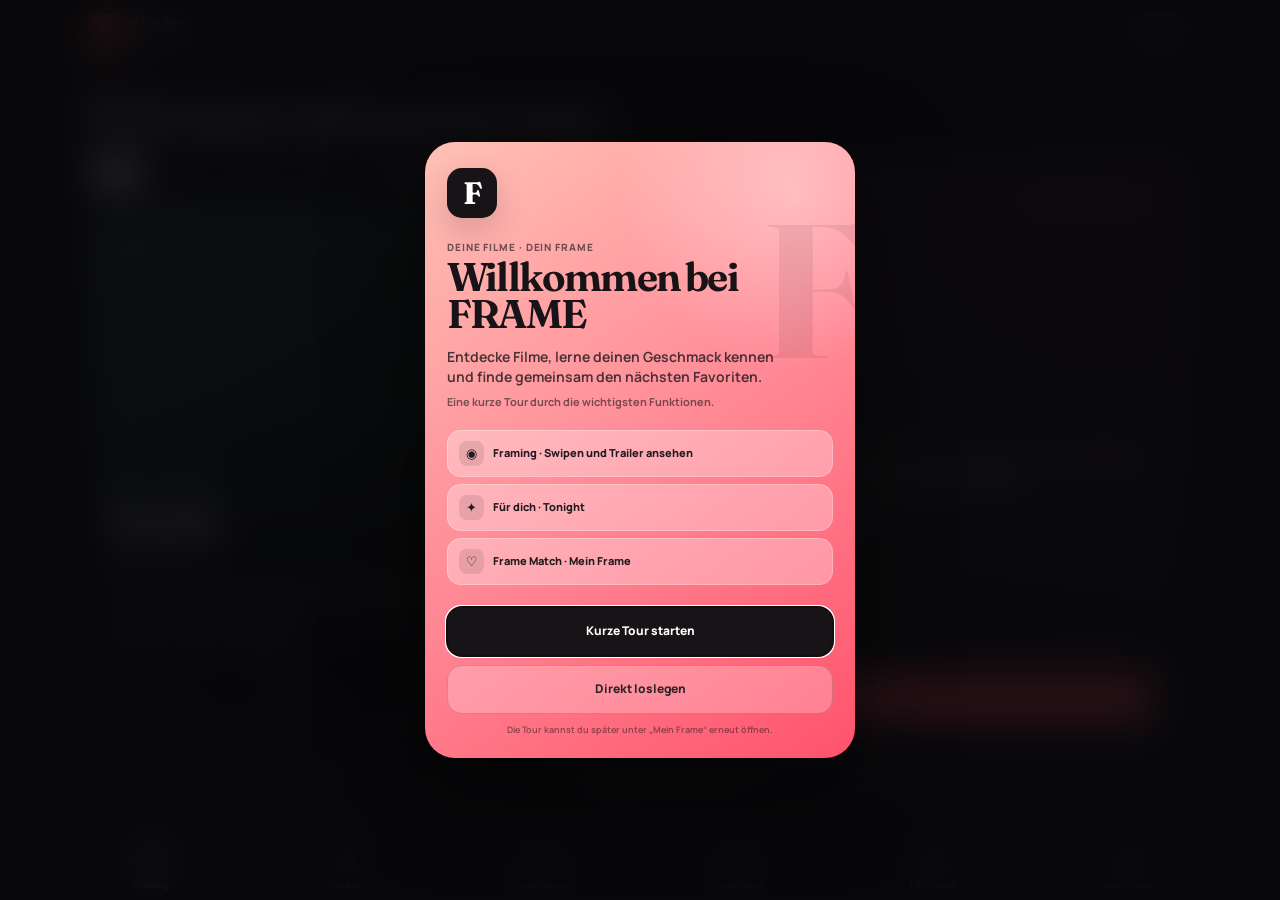
==== commit 453c356f: "FRAME v135: visible cloud conflict choices and no-loss logout copy" ====
--- a/index.html
+++ b/index.html
@@ -13,7 +13,7 @@
   <link href="https://fonts.googleapis.com/css2?family=Fraunces:opsz,wght@9..144,500;9..144,600;9..144,700&family=Manrope:wght@400;500;600;700;800&display=swap" rel="stylesheet" />
   <link rel="stylesheet" href="/styles.css" />
   <link rel="stylesheet" href="/app-layout.css" />
-  <link rel="stylesheet" href="/frame-reboot.css?v=132" />
+  <link rel="stylesheet" href="/frame-reboot.css?v=135" />
   <link rel="stylesheet" href="/frame-loop.css?v=2" />
   <link rel="stylesheet" href="/frame-tonight.css?v=5" />
   <link rel="stylesheet" href="/hidden-match.css?v=133" />
@@ -489,6 +489,7 @@
               <button type="button" id="frameAccountLogout">Abmelden</button>
               <button type="button" id="frameAccountDelete" class="frame-account-danger">Konto und Cloud-Daten löschen</button>
             </div>
+            <p class="frame-account-signout-hint">Beim Abmelden bleiben deine Filme auf diesem Gerät erhalten, auch wenn die Cloud noch nicht synchronisiert ist.</p>
           </div>
           <input type="file" accept=".json,application/json" id="frameAccountImportFile" hidden aria-label="FRAME-Backup-Datei auswählen">
         </section>
@@ -522,6 +523,22 @@
   </div>
 
 
+  <div id="frameCloudChoiceModal" class="frame-cloud-choice-overlay" hidden>
+    <section class="frame-cloud-choice-dialog" role="dialog" aria-modal="true" aria-labelledby="frameCloudChoiceTitle" aria-describedby="frameCloudChoiceDescription">
+      <span class="frame-cloud-choice-kicker">FRAME CLOUD · DEINE FILME</span>
+      <h2 id="frameCloudChoiceTitle">Deine Filmgeschichte bleibt erhalten.</h2>
+      <p id="frameCloudChoiceDescription">Auf diesem Gerät und in der Cloud liegen unterschiedliche Daten. Du entscheidest, wie es weitergeht.</p>
+      <p class="frame-cloud-choice-warning">Bis zu deiner Entscheidung wird nichts überschrieben.</p>
+      <p id="frameCloudChoiceStatus" class="frame-cloud-choice-status" role="status" aria-live="polite"></p>
+      <div class="frame-cloud-choice-actions">
+        <button id="frameCloudChoiceBackup" class="frame-cloud-choice-backup" type="button">Gerätedaten als Backup sichern</button>
+        <button id="frameCloudChoiceLocal" class="frame-cloud-choice-local" type="button">Gerätedaten in die Cloud übernehmen</button>
+        <button id="frameCloudChoiceRemote" class="frame-cloud-choice-remote" type="button">Cloud-Daten auf dieses Gerät laden</button>
+        <button id="frameCloudChoiceLater" class="frame-cloud-choice-later" type="button">Später entscheiden · Gerätedaten behalten</button>
+      </div>
+    </section>
+  </div>
+
   <div id="frameAccountModal" class="frame-account-overlay" hidden>
     <section class="frame-account-dialog" role="dialog" aria-modal="true" aria-labelledby="frameAccountModalTitle">
       <button type="button" class="frame-account-close" id="frameAccountModalClose" aria-label="Schließen">×</button>
@@ -595,7 +612,7 @@
 
   <div class="toast" id="toast" role="status"></div>
   <script src="/viewport-lock.js" defer></script>
-  <script src="/app.js?v=133" defer></script>
+  <script src="/app.js?v=135" defer></script>
   <script src="/mood-filter.js" defer></script>
   <script src="/tmdb-feed.js" defer></script>
   <script src="/trailer-preview.js?v=132" defer></script>
@@ -612,7 +629,7 @@
   <script src="/frame-tonight.js?v=132" defer></script>
   <script src="/vendor-qrcode.js" defer></script>
   <script src="/hidden-match-client.js?v=133" defer></script>
-  <script src="/frame-account-client.js?v=134" defer></script>
+  <script src="/frame-account-client.js?v=135" defer></script>
   <script src="/frame-analytics-client.js?v=133" defer></script>
 </body>
 </html>
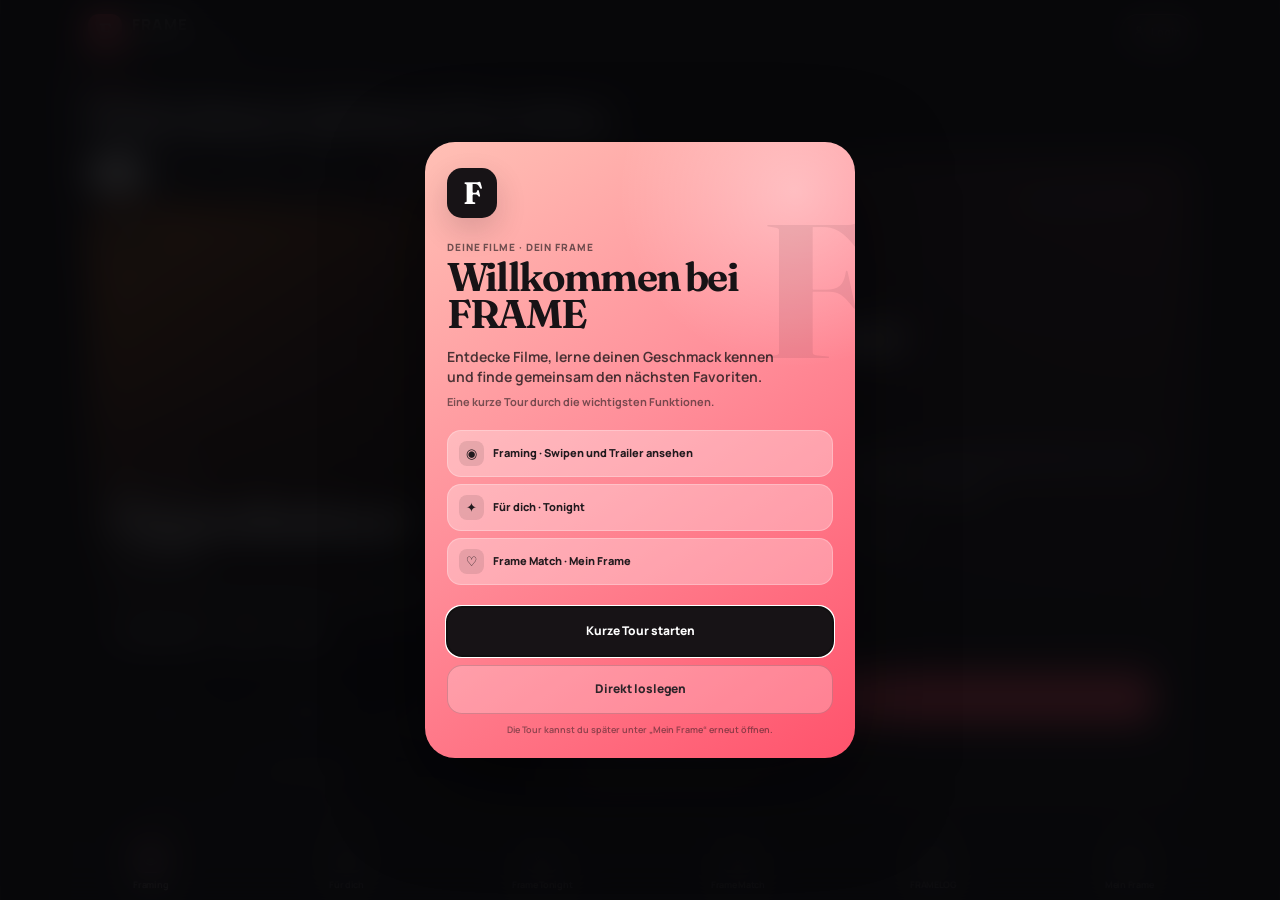
==== commit 00f1c05d: "FRAME v135: warn clearly about destructive cloud choices" ====
--- a/index.html
+++ b/index.html
@@ -528,7 +528,7 @@
       <span class="frame-cloud-choice-kicker">FRAME CLOUD · DEINE FILME</span>
       <h2 id="frameCloudChoiceTitle">Deine Filmgeschichte bleibt erhalten.</h2>
       <p id="frameCloudChoiceDescription">Auf diesem Gerät und in der Cloud liegen unterschiedliche Daten. Du entscheidest, wie es weitergeht.</p>
-      <p class="frame-cloud-choice-warning">Bis zu deiner Entscheidung wird nichts überschrieben.</p>
+      <p class="frame-cloud-choice-warning">Bis zu deiner Entscheidung wird nichts überschrieben. Wenn du einen Stand ersetzt, sichere vorher deine Daten.</p>
       <p id="frameCloudChoiceStatus" class="frame-cloud-choice-status" role="status" aria-live="polite"></p>
       <div class="frame-cloud-choice-actions">
         <button id="frameCloudChoiceBackup" class="frame-cloud-choice-backup" type="button">Gerätedaten als Backup sichern</button>
--- a/frame-reboot.css
+++ b/frame-reboot.css
@@ -2417,3 +2417,50 @@
 #frameLogView .frame-log-stats>div:nth-child(2) span{
   text-align:center;max-width:100%;
 }
+
+/* FRAME v135: visible, non-blocking cloud choice when both copies exist. */
+.frame-cloud-choice-overlay[hidden] {display:none!important;}
+.frame-cloud-choice-dialog [hidden] {display:none!important;}
+.frame-cloud-choice-overlay {
+  position:fixed;inset:0;z-index:340;
+  display:grid;place-items:center;overflow-y:auto;
+  padding:16px;background:rgba(5,5,8,.91);
+  backdrop-filter:blur(12px);-webkit-backdrop-filter:blur(12px);
+}
+.frame-cloud-choice-dialog {
+  width:min(100%,500px);max-height:calc(100dvh - 32px);overflow-y:auto;
+  border:1px solid rgba(255,255,255,.18);
+  background:linear-gradient(160deg,#2a222d,#141318);
+  box-shadow:0 24px 90px rgba(0,0,0,.65);
+  border-radius:22px;padding:clamp(18px,4vw,28px);
+}
+.frame-cloud-choice-kicker {
+  color:#ff9bac;font:800 10px/1.4 var(--font-ui,system-ui);
+  letter-spacing:.12em;
+}
+.frame-cloud-choice-dialog h2 {
+  color:#fff;margin:10px 0 12px;
+  font:650 clamp(24px,6vw,33px)/1.09 var(--font-display,Georgia,serif);
+}
+.frame-cloud-choice-dialog p {
+  color:#ddd0d9;font:550 12px/1.6 var(--font-ui,system-ui);
+  margin:0 0 12px;
+}
+.frame-cloud-choice-dialog .frame-cloud-choice-warning {color:#ffb5c3;font-size:11px;}
+.frame-cloud-choice-dialog .frame-cloud-choice-status {color:#c2dec5;min-height:0;}
+.frame-cloud-choice-actions {display:grid;gap:9px;margin-top:17px;}
+.frame-cloud-choice-actions button {
+  width:100%;min-height:48px;padding:12px 14px;
+  border-radius:13px;border:1px solid rgba(255,255,255,.18);
+  background:rgba(255,255,255,.075);color:#f5edf2;
+  font:800 12px/1.35 var(--font-ui,system-ui);cursor:pointer;
+}
+.frame-cloud-choice-actions .frame-cloud-choice-local {
+  background:#f6a8bf;color:#21151e;border-color:transparent;
+}
+.frame-cloud-choice-actions .frame-cloud-choice-later {
+  background:transparent;border-color:rgba(255,255,255,.12);color:#c4b5be;
+}
+.frame-cloud-choice-actions button:disabled {opacity:.5;cursor:wait;}
+.frame-cloud-choice-actions button:focus-visible {outline:3px solid white;outline-offset:3px;}
+.frame-account-signout-hint {font-size:10px !important;color:#b9acb8 !important;}
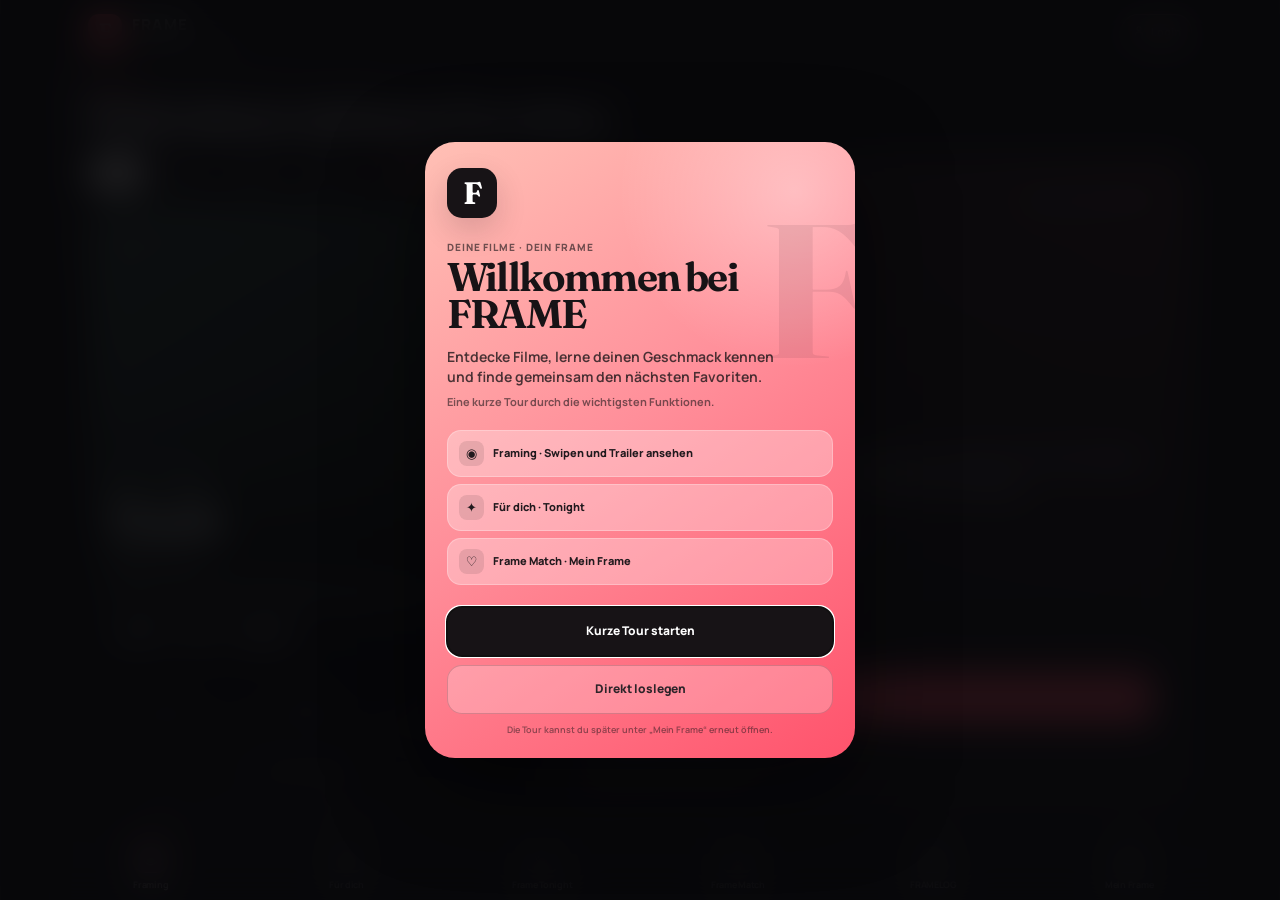
==== commit 3f83058d: "FRAME v136: resend-code flow index.html" ====
--- a/index.html
+++ b/index.html
@@ -562,6 +562,8 @@
         <label for="frameAccountCodeInput">Sechsstelliger Anmeldecode</label>
         <input id="frameAccountCodeInput" type="text" inputmode="numeric" autocomplete="one-time-code" maxlength="6" pattern="[0-9]{6}" placeholder="123456" />
         <button type="button" id="frameAccountVerifyCode">Anmelden</button>
+        <button type="button" class="frame-account-resend" id="frameAccountResendCode" disabled>Code erneut senden · 60 s</button>
+        <p class="frame-account-code-hint">Nur der zuletzt angeforderte Code ist gültig. Ein neuer Code ersetzt den vorherigen.</p>
       </div>
       <p id="frameAccountDialogMessage" class="frame-account-note" role="status" aria-live="polite"></p>
       <p class="frame-account-privacy">Private Cloud-Speicherung. Kein Passwort nötig. Du entscheidest selbst über vorhandene Gerätedaten.</p>
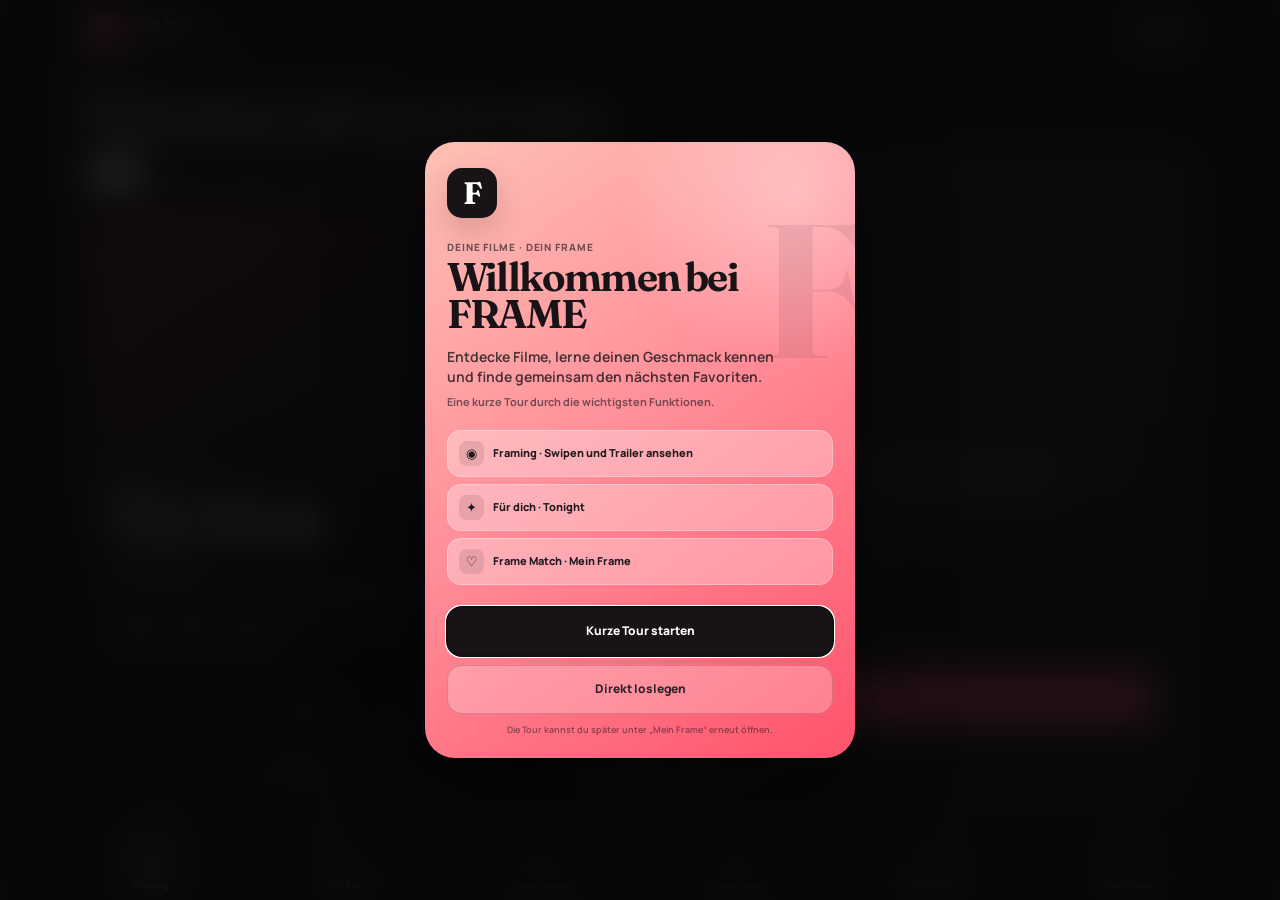
==== commit 42455453: "FRAME v136: load fixed frontend assets" ====
--- a/index.html
+++ b/index.html
@@ -13,7 +13,7 @@
   <link href="https://fonts.googleapis.com/css2?family=Fraunces:opsz,wght@9..144,500;9..144,600;9..144,700&family=Manrope:wght@400;500;600;700;800&display=swap" rel="stylesheet" />
   <link rel="stylesheet" href="/styles.css" />
   <link rel="stylesheet" href="/app-layout.css" />
-  <link rel="stylesheet" href="/frame-reboot.css?v=135" />
+  <link rel="stylesheet" href="/frame-reboot.css?v=136" />
   <link rel="stylesheet" href="/frame-loop.css?v=2" />
   <link rel="stylesheet" href="/frame-tonight.css?v=5" />
   <link rel="stylesheet" href="/hidden-match.css?v=133" />
@@ -614,8 +614,8 @@
 
   <div class="toast" id="toast" role="status"></div>
   <script src="/viewport-lock.js" defer></script>
-  <script src="/app.js?v=135" defer></script>
-  <script src="/mood-filter.js" defer></script>
+  <script src="/app.js?v=136" defer></script>
+  <script src="/mood-filter.js?v=136" defer></script>
   <script src="/tmdb-feed.js" defer></script>
   <script src="/trailer-preview.js?v=132" defer></script>
   <script src="/card-details.js" defer></script>
@@ -631,7 +631,7 @@
   <script src="/frame-tonight.js?v=132" defer></script>
   <script src="/vendor-qrcode.js" defer></script>
   <script src="/hidden-match-client.js?v=133" defer></script>
-  <script src="/frame-account-client.js?v=135" defer></script>
+  <script src="/frame-account-client.js?v=136" defer></script>
   <script src="/frame-analytics-client.js?v=133" defer></script>
 </body>
 </html>
--- a/frame-reboot.css
+++ b/frame-reboot.css
@@ -948,6 +948,7 @@
   backdrop-filter:blur(12px);
   transition:opacity .18s ease;
 }
+.mood-sheet-overlay[hidden] { display:none !important; }
 .mood-sheet-overlay.open {
   opacity:1;
   pointer-events:auto;
@@ -2464,3 +2465,20 @@
 .frame-cloud-choice-actions button:disabled {opacity:.5;cursor:wait;}
 .frame-cloud-choice-actions button:focus-visible {outline:3px solid white;outline-offset:3px;}
 .frame-account-signout-hint {font-size:10px !important;color:#b9acb8 !important;}
+
+
+/* FRAME v136: clear, rate-limited resend path inside the email code step. */
+.frame-account-form .frame-account-resend {
+  background:transparent;
+  border:1px solid rgba(255,255,255,.18);
+  color:#f2dce4;
+  min-height:42px;
+}
+.frame-account-form .frame-account-resend:disabled {
+  color:#9e939b;opacity:.8;cursor:default;
+}
+.frame-account-dialog .frame-account-code-hint {
+  margin:0 0 4px;
+  color:#b9a8b5;
+  font:600 11px/1.55 var(--font-ui,Manrope,system-ui);
+}
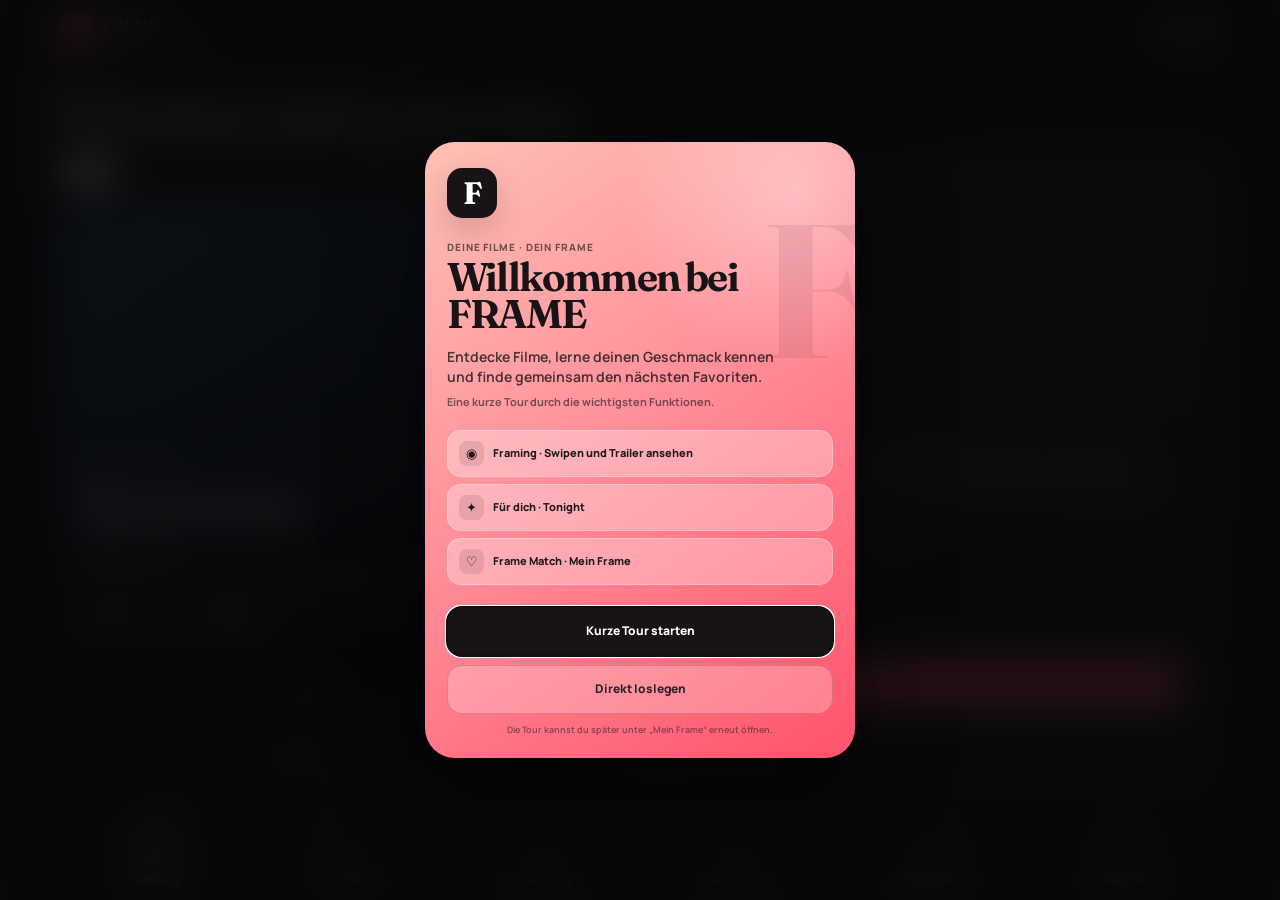
==== commit b94730fc: "FRAME v137: index.html responsive desktop release" ====
--- a/index.html
+++ b/index.html
@@ -18,7 +18,7 @@
   <link rel="stylesheet" href="/frame-tonight.css?v=5" />
   <link rel="stylesheet" href="/hidden-match.css?v=133" />
   <link rel="stylesheet" href="/trailer-preview.css?v=132" />
-  <link rel="stylesheet" href="/frame-desktop.css?v=133" />
+  <link rel="stylesheet" href="/frame-desktop.css?v=137" />
   <!-- Mobile navigation invariant: all six destinations belong in ONE row.
        Inlined so an older service-worker CSS cache cannot revert to 5 columns. -->
   <style id="frame-nav-six-columns">
@@ -614,7 +614,7 @@
 
   <div class="toast" id="toast" role="status"></div>
   <script src="/viewport-lock.js" defer></script>
-  <script src="/app.js?v=136" defer></script>
+  <script src="/app.js?v=137" defer></script>
   <script src="/mood-filter.js?v=136" defer></script>
   <script src="/tmdb-feed.js" defer></script>
   <script src="/trailer-preview.js?v=132" defer></script>
@@ -627,7 +627,7 @@
   <script src="/frame-log.js?v=119" defer></script>
   <script src="/streaming-availability.js" defer></script>
   <script src="/swipe-guidance.js" defer></script>
-  <script src="/onboarding-tutorial.js?v=132" defer></script>
+  <script src="/onboarding-tutorial.js?v=137" defer></script>
   <script src="/frame-tonight.js?v=132" defer></script>
   <script src="/vendor-qrcode.js" defer></script>
   <script src="/hidden-match-client.js?v=133" defer></script>
--- a/frame-desktop.css
+++ b/frame-desktop.css
@@ -146,3 +146,247 @@
   .frame-spotlight-rule { margin:13px 0; }
   .frame-spotlight-tags { margin-top:12px; }
 }
+
+/* FRAME v137 — DESKTOP CANVAS
+   One coherent editorial grid for all six destinations. Never alter the
+   established iPhone/tablet portrait flows below 980px. */
+@media (min-width:980px) {
+  .app-shell {
+    width:min(calc(100% - 40px),1560px) !important;
+    max-width:1560px !important;
+  }
+  .app-shell > main { min-width:0; }
+  .app-shell > main > .view.active:not(#discoverView) {
+    box-sizing:border-box;
+    width:100% !important;
+    max-width:1480px !important;
+    margin-inline:auto !important;
+    padding:clamp(24px,3vw,44px) clamp(28px,3.5vw,54px) 44px !important;
+    min-height:0;
+    min-width:0;
+    align-content:start;
+  }
+  .app-shell > main > .view.active:not(#discoverView) > * { min-width:0; }
+  .app-shell > nav.bottom-nav {
+    min-height:80px !important;
+    padding:8px 36px 9px !important;
+  }
+  .app-shell > nav.bottom-nav > button.nav-item {
+    grid-template-rows:38px 21px !important;
+    row-gap:4px !important;
+    min-height:64px !important;
+  }
+  .app-shell > nav.bottom-nav > button.nav-item > small {
+    font-size:12px !important;
+    line-height:20px !important;
+    height:20px !important;
+    min-height:20px !important;
+    letter-spacing:0 !important;
+  }
+
+  /* FÜR DICH — a large editorial recommendation beside useful context. */
+  #personalizedView.view.active .for-you-section-head { margin-bottom:22px !important; }
+  #personalizedView .recommendation-modal,
+  #personalizedView .recommendation-sheet { width:100% !important; max-width:none !important; }
+  #personalizedView .recommendation-sheet-scroll {
+    display:grid !important;
+    grid-template-columns:minmax(0,1.05fr) minmax(340px,.95fr);
+    grid-template-rows:auto minmax(0,1fr);
+    align-items:start;
+    gap:18px 26px;
+    width:100% !important;
+  }
+  #personalizedView .recommend-hero {
+    grid-column:1; grid-row:1 / 3;
+    height:min(67dvh,665px) !important;
+    min-height:440px !important;
+    margin:0 !important;
+  }
+  #personalizedView .why-panel {
+    grid-column:2;grid-row:1;
+    padding:22px !important;
+    margin:0 !important;
+    border-radius:21px;
+    border:1px solid rgba(255,255,255,.09);
+    background:linear-gradient(145deg,rgba(255,255,255,.055),rgba(255,255,255,.015));
+  }
+  #personalizedView .recommend-list {
+    grid-column:2;grid-row:2;
+    width:100% !important;
+    grid-template-columns:minmax(0,1fr) !important;
+    margin:0 !important;
+  }
+  #personalizedView .rec-row {
+    min-width:0;
+    min-height:124px !important;
+  }
+
+  /* TONIGHT — decisions to the left, live results to the right. */
+  #tonightView.view.active {
+    display:grid !important;
+    grid-template-columns:minmax(0,.94fr) minmax(0,1.06fr);
+    grid-template-rows:auto auto auto auto auto minmax(52px,auto);
+    column-gap:clamp(24px,3.2vw,48px);
+    row-gap:10px;
+    align-content:start;
+    align-items:start;
+  }
+  #tonightView > .tonight-section-head { grid-column:1 / -1;grid-row:1;margin-bottom:10px !important; }
+  #tonightView > .tonight-intro { grid-column:1 / -1;grid-row:2;max-width:80ch; }
+  #tonightView > .tonight-date { grid-column:1 / -1;grid-row:3;margin-bottom:7px; }
+  #tonightView > .tonight-input-block:nth-of-type(1) { grid-column:1;grid-row:4; }
+  #tonightView > .tonight-input-block:nth-of-type(2) { grid-column:1;grid-row:5; }
+  #tonightView > .tonight-go { grid-column:1;grid-row:6;align-self:start;margin:0 !important;min-height:52px; }
+  #tonightView > .tonight-summary { grid-column:2;grid-row:4;margin:0 !important;padding:6px 0 12px; }
+  #tonightView > #frameTonightEmpty,
+  #tonightView > #frameTonightResults { grid-column:2;grid-row:5 / 7;min-width:0; }
+  #tonightView .tonight-mood-options { grid-template-columns:repeat(3,minmax(0,1fr)); }
+  #tonightView .tonight-mood { min-height:52px; }
+  #tonightView .tonight-time-options button { min-height:52px; }
+  #tonightView #frameTonightEmpty { padding:26px; }
+  #tonightView .tonight-results { grid-template-columns:minmax(0,1fr);gap:12px; }
+  #tonightView .tonight-card { grid-template-columns:118px minmax(0,1fr); }
+  #tonightView .tonight-card-copy { min-width:0; }
+
+  /* MATCH — remove legacy narrow 530px setup / 900px stack caps. */
+  #recommendView.view.active > .section-head { margin-bottom:20px !important; }
+  #recommendView .frame-loop-stack {
+    width:100% !important; max-width:none !important; margin:0 !important;
+  }
+  #recommendView #roomPanel.hm-panel {
+    box-sizing:border-box;
+    width:100% !important;
+    max-width:none !important;
+    min-height:0;
+    padding:clamp(26px,3.1vw,46px) !important;
+  }
+  #recommendView .hm-setup,
+  #recommendView .hm-setup-host,
+  #recommendView .hm-setup-guest {
+    box-sizing:border-box;
+    width:100% !important;max-width:none !important;
+    min-width:0;justify-self:stretch;
+  }
+  #recommendView .hm-setup-host,
+  #recommendView .hm-setup-guest {
+    grid-template-columns:minmax(0,1fr) !important;
+    justify-items:stretch;
+  }
+  #recommendView .hm-setup input,
+  #recommendView #hmCreate,
+  #recommendView #hmJoin {
+    box-sizing:border-box;width:100% !important;
+    max-width:none !important;justify-self:stretch;
+  }
+  #recommendView .hm-setup-host small { text-align:left; }
+  /* While setting up a match, pair the story on the left with a genuinely
+     full-width entry area on the right. Active matches remain single-flow. */
+  #recommendView #roomPanel.hm-panel:has(#hmSetup:not([hidden])) {
+    display:grid !important;
+    grid-template-columns:minmax(0,.85fr) minmax(0,1.15fr);
+    align-items:start;
+    column-gap:clamp(24px,3vw,54px);
+    row-gap:12px;
+  }
+  #recommendView #roomPanel.hm-panel:has(#hmSetup:not([hidden])) > .hm-intro-head {
+    grid-column:1;grid-row:1;
+  }
+  #recommendView #roomPanel.hm-panel:has(#hmSetup:not([hidden])) > .hm-intro-copy {
+    grid-column:1;grid-row:2;
+    font-size:14px !important;
+    max-width:44ch;
+  }
+  #recommendView #roomPanel.hm-panel:has(#hmSetup:not([hidden])) > #hmError {
+    grid-column:1 / -1;
+  }
+  #recommendView #roomPanel.hm-panel:has(#hmSetup:not([hidden])) > #hmSetup {
+    grid-column:2;grid-row:1 / 3;
+    padding:clamp(18px,2.2vw,28px);
+    border:1px solid rgba(255,255,255,.1);
+    border-radius:22px;
+    background:rgba(255,255,255,.04);
+    min-width:0;
+  }
+  #recommendView .hm-partners-list { grid-template-columns:repeat(2,minmax(0,1fr)); }
+
+  /* MEIN FRAME — balanced signal groups and a full-width account card. */
+  #tasteView.view.active {
+    display:grid !important;
+    grid-template-columns:repeat(2,minmax(0,1fr));
+    column-gap:clamp(18px,2.4vw,32px);
+    row-gap:14px;
+    align-content:start;
+    align-items:start;
+  }
+  #tasteView > .section-head { grid-column:1 / -1; }
+  #tasteView > .taste-section { margin-top:0 !important;align-self:stretch; }
+  #tasteView > .stats-grid { grid-column:1 / -1;margin-top:2px !important; }
+  #tasteView > #frameAccountPanel {
+    grid-column:1 / -1;
+    box-sizing:border-box;
+    display:block;
+    width:100% !important;
+    max-width:none !important;
+    margin:4px 0 10px !important;
+    padding:clamp(22px,2.5vw,34px);
+  }
+  #tasteView > #frameAccountPanel .frame-account-actions {
+    grid-template-columns:repeat(3,minmax(0,1fr));
+  }
+  #tasteView > .frame-beta-entry,
+  #tasteView > .frame-legal-links,
+  #tasteView > .tiny-credit { grid-column:1 / -1; }
+  #tasteView > .dna-card,
+  #tasteView > #tasteDnaInsights,
+  #tasteView > #tasteDnaQuestionCard { grid-column:1 / -1; }
+
+  /* FRAMELOG — proper two-column cards with a matching empty state. */
+  #frameLogView.view.active { display:block !important; }
+  #frameLogView .frame-log-list {
+    display:grid !important;
+    grid-template-columns:repeat(2,minmax(0,1fr)) !important;
+    gap:16px !important;
+    align-items:stretch;
+  }
+  #frameLogView .frame-log-card {
+    grid-template-columns:102px minmax(0,1fr);
+    min-width:0;min-height:184px;
+    padding:14px;
+    gap:16px;
+  }
+  #frameLogView .frame-log-poster { width:102px; }
+  #frameLogView .frame-log-empty { grid-column:1 / -1; }
+  #frameLogView .frame-log-item-copy > strong { font-size:clamp(20px,1.6vw,27px); }
+  #frameLogView .frame-log-item-action { font-size:12px; }
+
+  /* Expand all secondary-page headings to the available canvas. */
+  #personalizedView .section-head h1,
+  #tonightView .section-head h1,
+  #recommendView .section-head h1,
+  #tasteView .section-head h1,
+  #frameLogView .frame-log-header h1 {
+    font-size:clamp(37px,3.1vw,54px) !important;
+  }
+}
+
+@media (min-width:1000px) and (min-height:680px) {
+  /* Preserve FRAMING's established split, but give it the same wide canvas. */
+  #discoverView.view.active {
+    grid-template-columns:minmax(360px,.43fr) minmax(0,.57fr) !important;
+    column-gap:clamp(24px,3vw,52px) !important;
+  }
+}
+
+/* Still two columns on an ordinary laptop, but avoid crushed content on
+   unusually short displays and when the desktop browser is narrow. */
+@media (min-width:980px) and (max-width:1170px) {
+  #personalizedView .recommendation-sheet-scroll {grid-template-columns:minmax(0,1fr) minmax(300px,.85fr);gap:18px;}
+  #tonightView.view.active {grid-template-columns:minmax(0,1fr) minmax(0,1fr);column-gap:20px;}
+  #recommendView #roomPanel.hm-panel {padding:26px !important;}
+  #frameLogView .frame-log-card {grid-template-columns:84px minmax(0,1fr);gap:11px;padding:11px;}
+  #frameLogView .frame-log-poster {width:84px;}
+}
+@media (min-width:980px) and (max-height:750px) {
+  #personalizedView .recommend-hero { min-height:330px !important;height:min(61dvh,490px) !important; }
+  #recommendView #roomPanel.hm-panel { min-height:0; }
+}
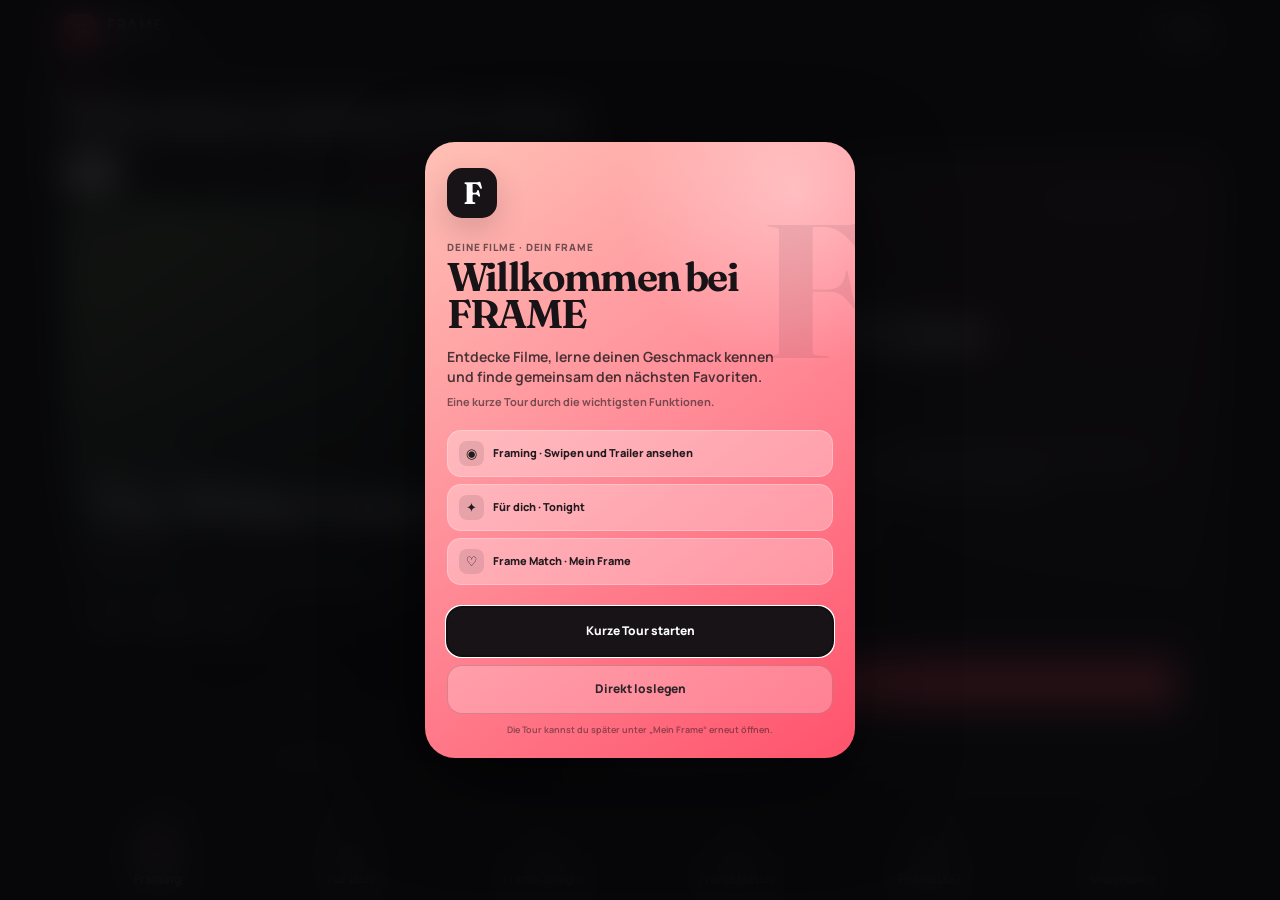
==== commit a4e7b7a5: "FRAME v137: index.html full workstation canvas and Taste DNA version" ====
--- a/index.html
+++ b/index.html
@@ -620,7 +620,7 @@
   <script src="/trailer-preview.js?v=132" defer></script>
   <script src="/card-details.js" defer></script>
   <script src="/watchlist-controls.js" defer></script>
-  <script src="/taste-dna.js" defer></script>
+  <script src="/taste-dna.js?v=137" defer></script>
   <script src="/personalized-recommendations.js?v=121" defer></script>
   <script src="/taste-learning.js" defer></script>
   <script src="/frame-watched.js" defer></script>
--- a/frame-desktop.css
+++ b/frame-desktop.css
@@ -152,14 +152,22 @@
    established iPhone/tablet portrait flows below 980px. */
 @media (min-width:980px) {
   .app-shell {
-    width:min(calc(100% - 40px),1560px) !important;
-    max-width:1560px !important;
+    width:min(calc(100% - 48px),2200px) !important;
+    max-width:2200px !important;
   }
   .app-shell > main { min-width:0; }
+  /* The swipe deck stays comfortably readable even on an ultrawide monitor;
+     secondary destinations use almost the entire workstation canvas. */
+  #discoverView.view.active {
+    width:100% !important;
+    max-width:1560px;
+    margin-inline:auto !important;
+    box-sizing:border-box;
+  }
   .app-shell > main > .view.active:not(#discoverView) {
     box-sizing:border-box;
     width:100% !important;
-    max-width:1480px !important;
+    max-width:2060px !important;
     margin-inline:auto !important;
     padding:clamp(24px,3vw,44px) clamp(28px,3.5vw,54px) 44px !important;
     min-height:0;
@@ -243,7 +251,13 @@
   #tonightView .tonight-mood-options { grid-template-columns:repeat(3,minmax(0,1fr)); }
   #tonightView .tonight-mood { min-height:52px; }
   #tonightView .tonight-time-options button { min-height:52px; }
-  #tonightView #frameTonightEmpty { padding:26px; }
+  #tonightView #frameTonightEmpty {
+    display:flex;
+    flex-direction:column;
+    justify-content:center;
+    min-height:clamp(240px,35dvh,440px);
+    padding:clamp(24px,3vw,40px);
+  }
   #tonightView .tonight-results { grid-template-columns:minmax(0,1fr);gap:12px; }
   #tonightView .tonight-card { grid-template-columns:118px minmax(0,1fr); }
   #tonightView .tonight-card-copy { min-width:0; }
@@ -284,6 +298,8 @@
   #recommendView #roomPanel.hm-panel:has(#hmSetup:not([hidden])) {
     display:grid !important;
     grid-template-columns:minmax(0,.85fr) minmax(0,1.15fr);
+    min-height:clamp(365px,57dvh,600px);
+    align-content:center;
     align-items:start;
     column-gap:clamp(24px,3vw,54px);
     row-gap:12px;
@@ -390,3 +406,8 @@
   #personalizedView .recommend-hero { min-height:330px !important;height:min(61dvh,490px) !important; }
   #recommendView #roomPanel.hm-panel { min-height:0; }
 }
+
+@media (min-width:980px) and (max-height:740px) {
+  #recommendView #roomPanel.hm-panel:has(#hmSetup:not([hidden])) {min-height:0;align-content:start;}
+  #tonightView #frameTonightEmpty {min-height:220px;}
+}
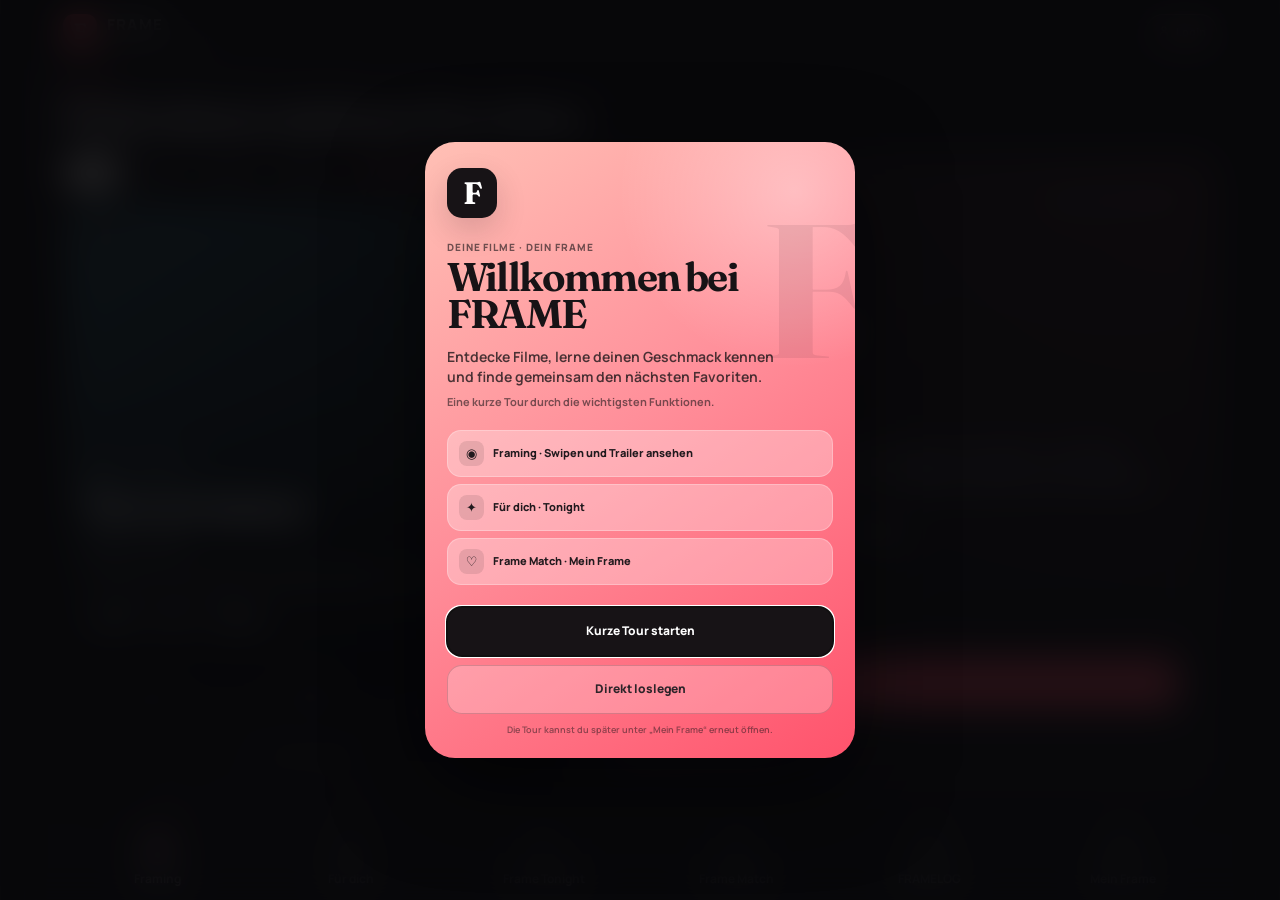
==== commit 1acedd6a: "FRAME v138: index.html versioned UI polish release" ====
--- a/index.html
+++ b/index.html
@@ -13,7 +13,7 @@
   <link href="https://fonts.googleapis.com/css2?family=Fraunces:opsz,wght@9..144,500;9..144,600;9..144,700&family=Manrope:wght@400;500;600;700;800&display=swap" rel="stylesheet" />
   <link rel="stylesheet" href="/styles.css" />
   <link rel="stylesheet" href="/app-layout.css" />
-  <link rel="stylesheet" href="/frame-reboot.css?v=136" />
+  <link rel="stylesheet" href="/frame-reboot.css?v=138" />
   <link rel="stylesheet" href="/frame-loop.css?v=2" />
   <link rel="stylesheet" href="/frame-tonight.css?v=5" />
   <link rel="stylesheet" href="/hidden-match.css?v=133" />
@@ -627,11 +627,11 @@
   <script src="/frame-log.js?v=119" defer></script>
   <script src="/streaming-availability.js" defer></script>
   <script src="/swipe-guidance.js" defer></script>
-  <script src="/onboarding-tutorial.js?v=137" defer></script>
+  <script src="/onboarding-tutorial.js?v=138" defer></script>
   <script src="/frame-tonight.js?v=132" defer></script>
   <script src="/vendor-qrcode.js" defer></script>
   <script src="/hidden-match-client.js?v=133" defer></script>
   <script src="/frame-account-client.js?v=136" defer></script>
-  <script src="/frame-analytics-client.js?v=133" defer></script>
+  <script src="/frame-analytics-client.js?v=138" defer></script>
 </body>
 </html>
--- a/frame-reboot.css
+++ b/frame-reboot.css
@@ -2482,3 +2482,72 @@
   color:#b9a8b5;
   font:600 11px/1.55 var(--font-ui,Manrope,system-ui);
 }
+
+
+/* FRAME v138 · mobile filters and legible six-item navigation */
+@media (max-width:600px) {
+  /* Four discovery tabs stay in the first row; the mood control gets the
+     full-width second row instead of being cut off without a scroll hint. */
+  #discoverView .filter-row {
+    display:grid !important;
+    grid-template-columns:repeat(4,minmax(0,1fr)) !important;
+    gap:5px !important;
+    min-width:0 !important;
+    overflow:visible !important;
+    padding:0 0 7px !important;
+  }
+  #discoverView .filter-row > .filter {
+    box-sizing:border-box;
+    min-width:0 !important;
+    width:100% !important;
+    padding:5px 2px !important;
+    min-height:32px !important;
+    white-space:nowrap;
+    font-size:clamp(10px,2.8vw,11.5px) !important;
+    text-align:center;
+  }
+  #discoverView .filter-row > #moodTrigger {
+    grid-column:1 / -1;
+    box-sizing:border-box;
+    min-width:0 !important;
+    width:100% !important;
+    min-height:32px !important;
+    display:flex;
+    justify-content:center;
+    align-items:center;
+    padding:5px 12px !important;
+    font-size:11px !important;
+  }
+
+  /* Larger labels and a two-line allowance for Frame Match / Mein Frame.
+     Six destinations always stay in one row. */
+  .app-shell > nav.bottom-nav {
+    min-height:calc(78px + env(safe-area-inset-bottom)) !important;
+    padding:5px 4px calc(5px + env(safe-area-inset-bottom)) !important;
+  }
+  .app-shell > nav.bottom-nav > button.nav-item {
+    grid-template-rows:34px minmax(24px,auto) !important;
+    min-height:65px !important;
+    row-gap:4px !important;
+  }
+  .app-shell > nav.bottom-nav > button.nav-item > small {
+    font-size:clamp(10px,2.75vw,11.5px) !important;
+    line-height:1.14 !important;
+    height:auto !important;
+    min-height:24px !important;
+    max-height:28px !important;
+    padding:0 2px !important;
+    white-space:normal !important;
+    overflow-wrap:normal !important;
+    letter-spacing:-.015em !important;
+    display:flex !important;
+    align-items:center;
+    justify-content:center;
+  }
+}
+@media (max-width:350px) {
+  .app-shell > nav.bottom-nav > button.nav-item > small {
+    font-size:9.6px !important;
+    padding:0 1px !important;
+  }
+}
